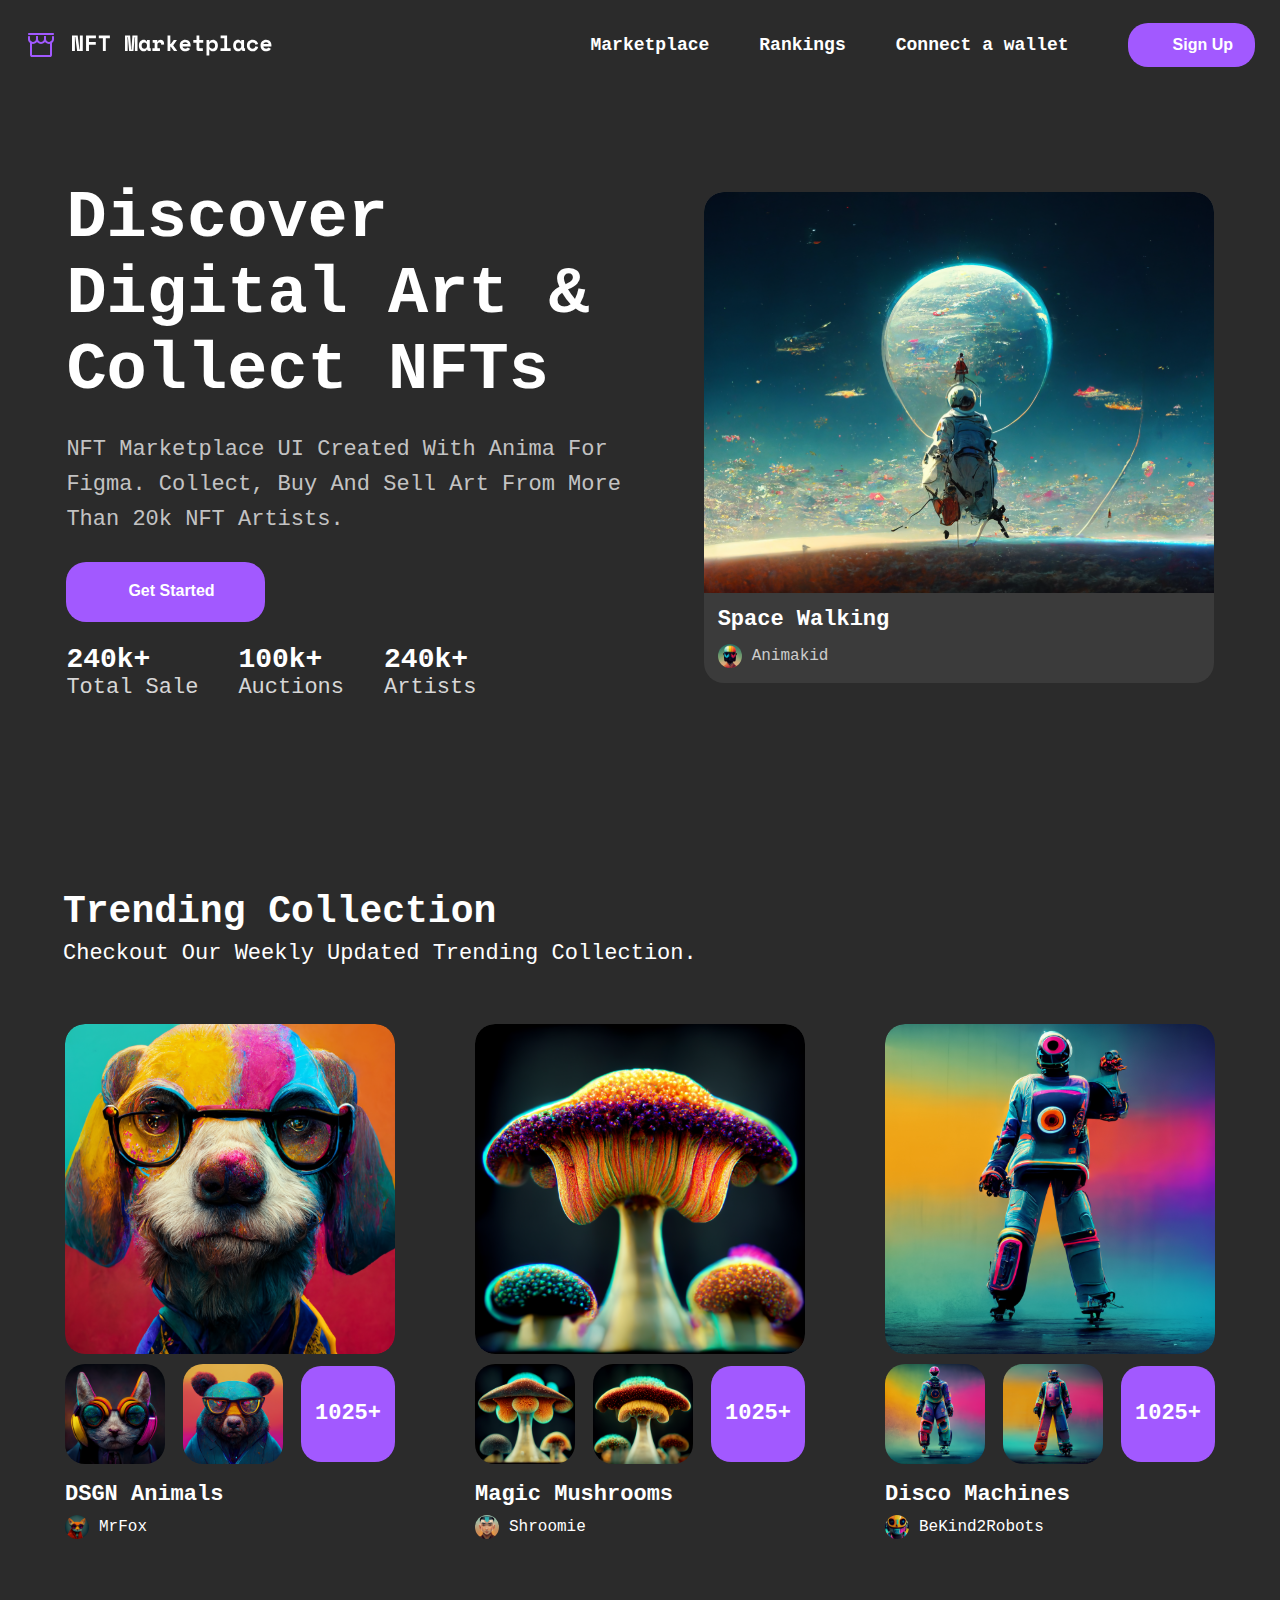
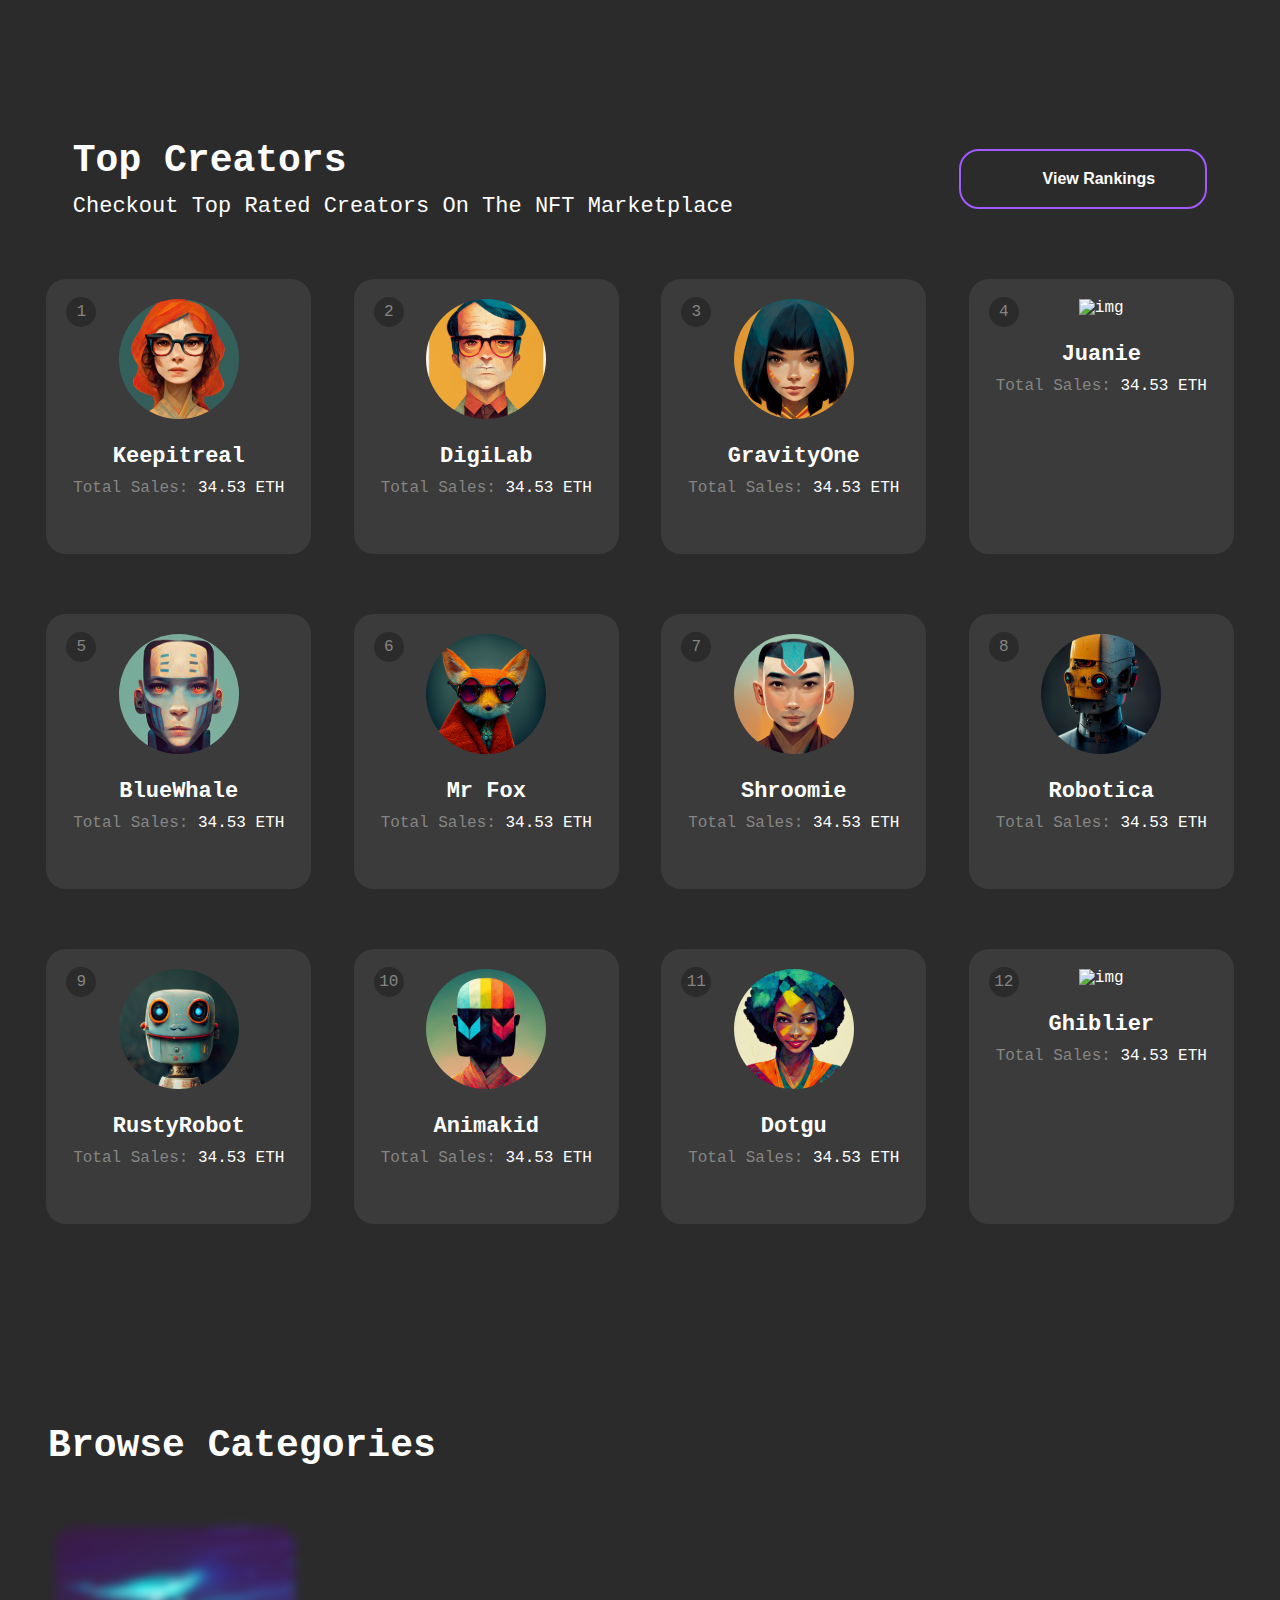
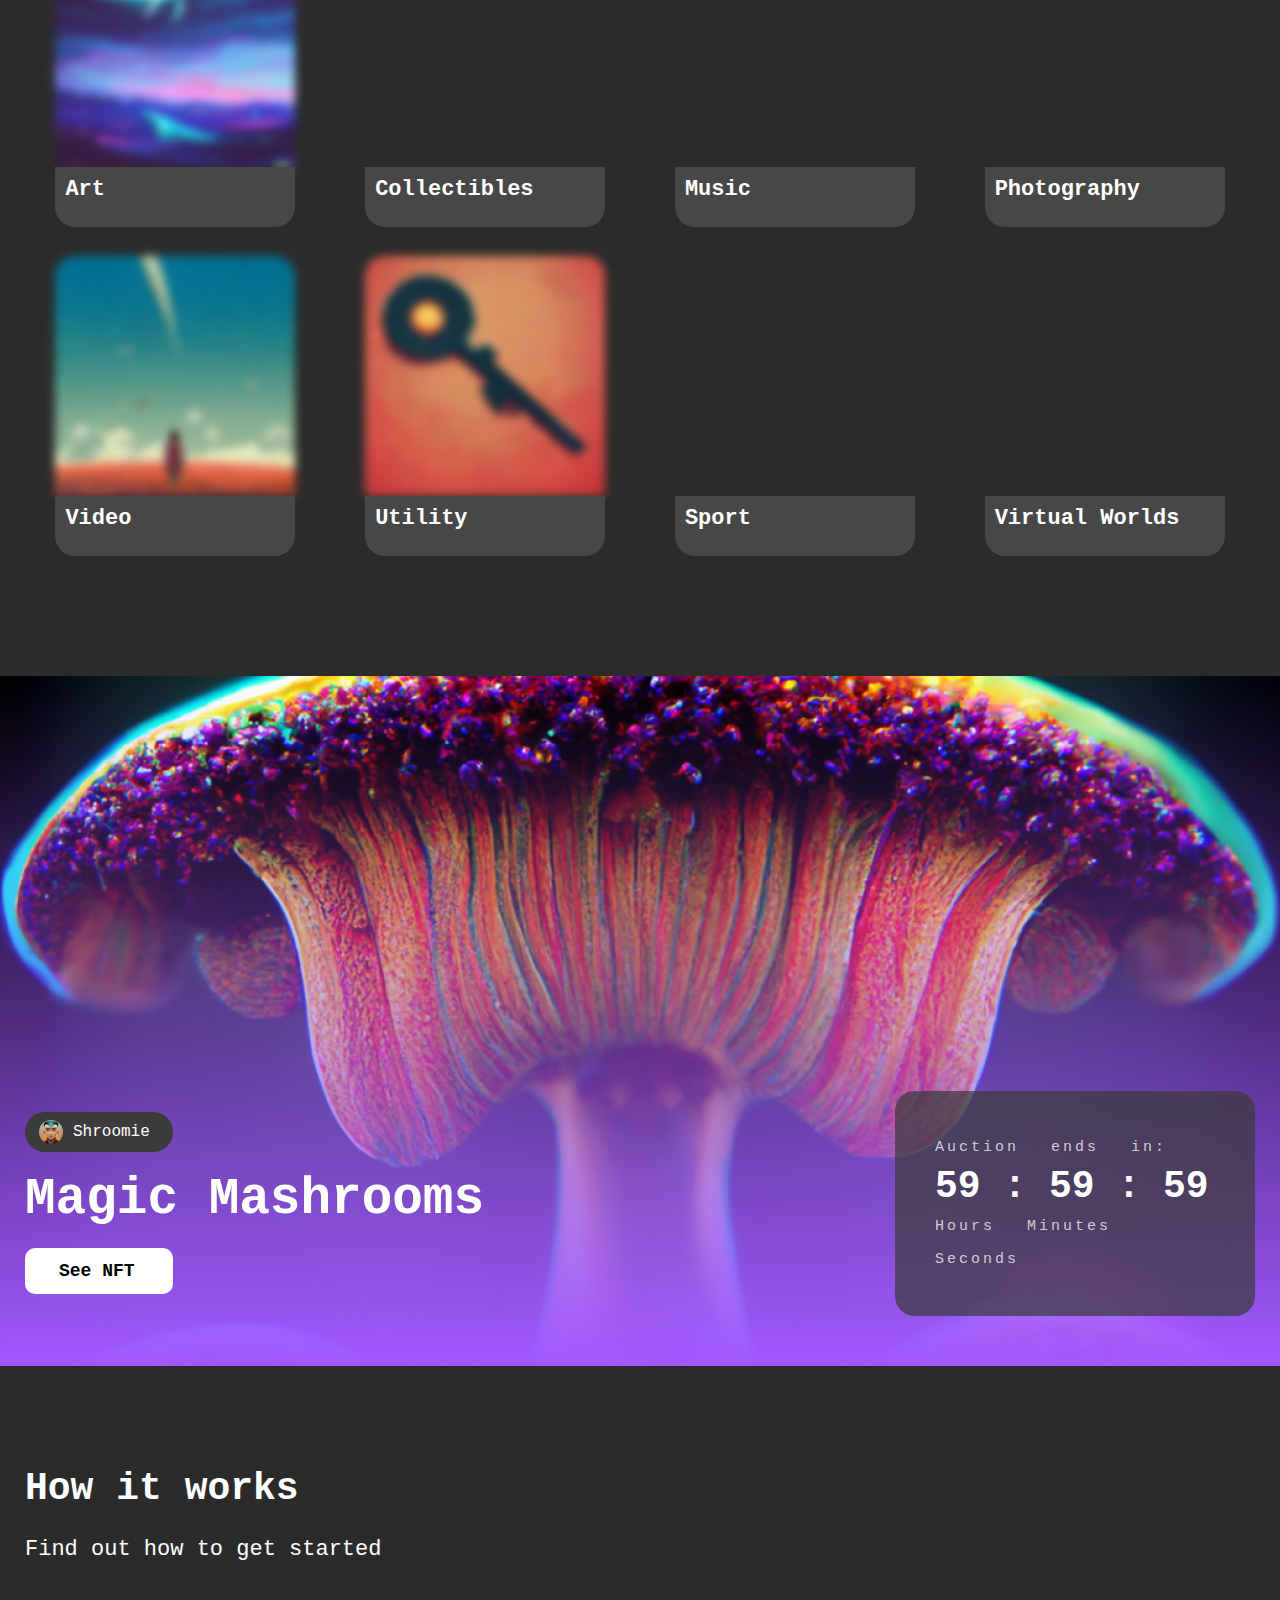
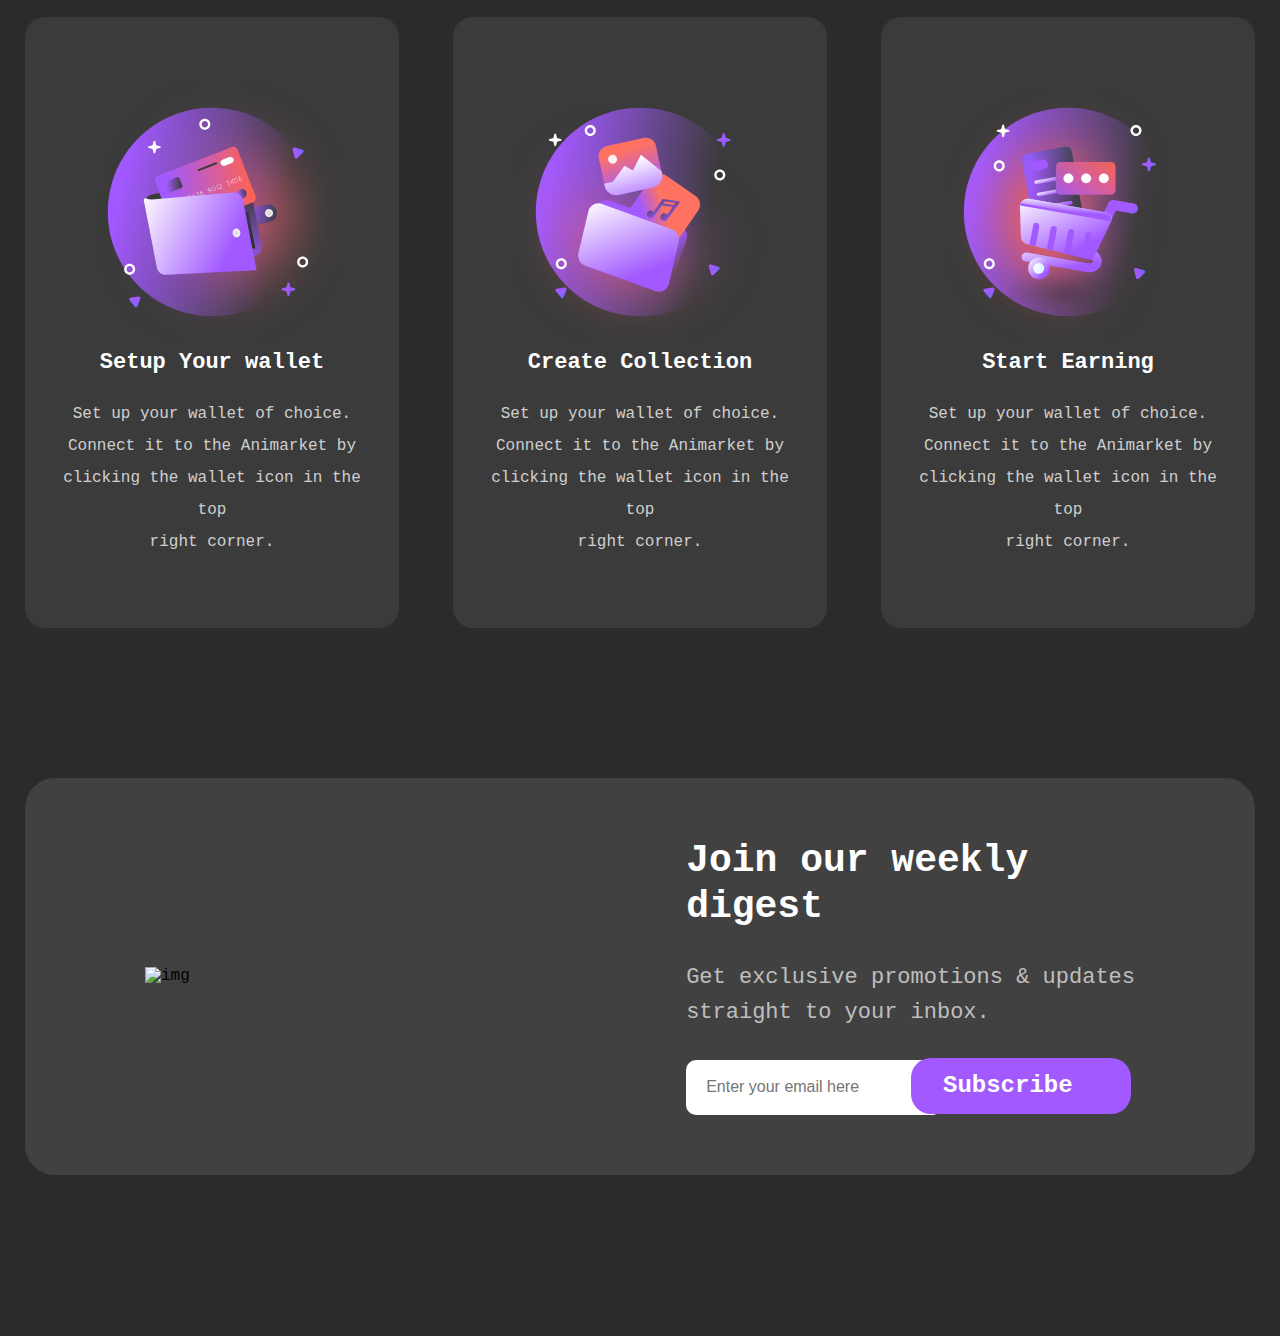
==== index.html @ 652d89cb "ready to change" ====
<!DOCTYPE html>
<html lang="en">
<head>
    <meta charset="UTF-8">
    <meta name="viewport" content="width=device-width, initial-scale=1.0">
    <title>NFT-Market</title>
    <link rel="icon" href="./img/lo.svg">
    <link href="https://fonts.googleapis.com/css2?family=Barlow:wght@200
    ;300;400;500;600;700;800;900&family=Work+Sans:wght@100;200;300;400;500;
    600;700;800;900&display=swap" rel="stylesheet">
    <link href="https://unpkg.com/aos@2.3.1/dist/aos.css" rel="stylesheet">
    <link rel="stylesheet" href="./css/style.css">
    <link href="https://fonts.googleapis.com/css2?family=Barlow:wght@200;300
    ;400;500;600;700;800;900&family=Space+Mono:wght@400;700&display=swap" rel="s
    tylesheet">
</head>
<body>
        <!-- HEADER___________HEADER____________________ -->
    <header id="header">
        <div class="container">
            <div class="header">
                <div class="logo">
                    <img src="./img/main-logo.svg" alt="img">
                    <img src="./img/logo-txt.svg" alt="">
                </div>
                <div class="header-end">
                    <div class="header-nav">
                        <a href="#">Marketplace</a>
                    <a href="#">Rankings</a>
                    <a href="#">Connect a wallet</a>
                    </div>
                    <a href="#">
                        <button class="btn">
                            Sign Up
                            <ion-icon name="person-outline"></ion-icon>
                        </button>
                    </a>
                </div>
            </div>
        </div>
    </header>

    <!-- SECTION-------------HERO---------- -->
    <section id="hero">
        <div class="container">
            <div class="hero">
                <div class="hero-all-info">
                    <div class="hero-info">
                        <h1>
                            Discover <br>
                             digital art & <br>
                              Collect NFTs
                        </h1>
                        <p class="pp">
                            NFT marketplace UI created with Anima for <br>
                             Figma. Collect, buy and sell art from more <br>
                              than 20k NFT artists.
                        </p>
                        <a href="#">
                            <button class="hero-btn">
                                <ion-icon name="rocket-outline"></ion-icon>
                                Get Started
                            </button>
                        </a>
                        <div class="hero-followers">
                            <div class="follow">
                                <h1>240k+ </h1>
                                <p>Total Sale</p>
                            </div>
                            <div class="follow">
                                <h1>100k+ </h1>
                                <p>Auctions</p>
                            </div>
                            <div class="follow">
                                <h1>240k+ </h1>
                                <p>Artists</p>
                            </div>
                        </div>
                    </div>
                    <div class="hero-main-img">
                        <img src="./img/hero-main.svg" alt="" class="hero-back">
                        <div class="main-img-txt">
                            <h1>Space Walking</h1>
                            <div class="star-hero">
                                <img src="./img/star-hero.svg" alt="">
                                <p>Animakid</p>
                            </div>
                        </div>
                    </div>
                </div>
            </div>
        </div>
    </section>

    <!-- ____SECTION-2____TRENDING-COLLECTION -->
    <section id="collection">
        <div class="container">
            <div class="collection">
                <h3>Trending Collection</h3>
                <p>Checkout our weekly updated trending collection.</p>
                <div class="collection-blocks">
                    <div class="dog">
                        
                        <div class="back-dog"></div>
                        <div class="types-dogs">
                            <img src="./img/dog-2.svg" alt="img">
                            <img src="./img/dog-3.svg" alt="img">
                            <div class="types-1025">
                                <h5>1025+</h5>
                            </div>
                        </div>
                          <h5>DSGN Animals</h5>
                       <div class="dog-end">
                             <img src="./img/dog-end.svg" alt="img">
                          <p>MrFox</p>
                   </div>
                    </div>

                    <div class="dog">
                        <div class="mush"></div>
                        <div class="types-dogs">
                            <img src="./img/mushroom-2.svg" alt="img">
                            <img src="./img/mushroom-3.svg" alt="img">
                            <div class="types-1025">
                                <h5>1025+</h5>
                            </div>
                        </div>
                          <h5>Magic Mushrooms</h5>
                       <div class="dog-end">
                             <img src="./img/mushroom-end.svg" alt="img">
                          <p>Shroomie</p>
                   </div>
                    </div>

                    <div class="dog">
                        <div class="robot-back"></div>
                        <div class="types-dogs">
                            <img src="./img/robot-2.svg" alt="img">
                            <img src="./img/robot-3.svg" alt="img">
                            <div class="types-1025">
                                <h5>1025+</h5>
                            </div>
                        </div>
                          <h5>Disco Machines</h5>
                       <div class="dog-end">
                             <img src="./img/robot-end.svg" alt="img">
                          <p>BeKind2Robots</p>
                   </div>
                    </div>
                </div>
            </div>
        </div>
    </section>

    <!-- ____SECTION-3___CREATORS________ -->
    <section id="creators">
        <div class="container">
            <div class="creators">
                <div class="creators-start">
                    <div class="cr-st-left">
                      <h3>Top creators</h3>
                     <p>Checkout Top Rated Creators on the NFT Marketplace</p>
                 </div>
                  <div class="cr-st-right">  
                      <a href="#">
                     <button>
                         <ion-icon name="rocket-outline"></ion-icon>
                         View Rankings
                     </button>
                 </a>
             </div>
                 </div>
 
                     <div class="cr-blocks">
                         <div class="cr-block-1">
                          <img src="./img/cr-img.svg" alt="img">
                      <div class="cr-block-1-txt">
                         <h5>Keepitreal</h5>
                         <p>Total Sales: <span>34.53 ETH</span></p>
                      </div>
                      <h3>1</h3>
                         </div>
 
                         <div class="cr-block-1">
                             <img src="./img/cr-img-2.svg" alt="img">
                         <div class="cr-block-1-txt">
                            <h5>DigiLab</h5>
                            <p>Total Sales: <span>34.53 ETH</span></p>
                         </div>
                         <h3>2</h3>
                            </div>
 
                            <div class="cr-block-1">
                             <img src="./img/cr-img-3.svg" alt="img">
                         <div class="cr-block-1-txt">
                            <h5>GravityOne</h5>
                            <p>Total Sales: <span>34.53 ETH</span></p>
                         </div>
                         <h3>3</h3>
                            </div>
 
                            <div class="cr-block-1">
                             <img src="./img/cr-img-4.svg" alt="img">
                         <div class="cr-block-1-txt">
                            <h5>Juanie</h5>
                            <p>Total Sales: <span>34.53 ETH</span></p>
                         </div>
                         <h3>4</h3>
                            </div>
 
                            <div class="cr-block-1">
                             <img src="./img/cr-img-5.svg" alt="img">
                         <div class="cr-block-1-txt">
                            <h5>BlueWhale</h5>
                            <p>Total Sales: <span>34.53 ETH</span></p>
                         </div>
                         <h3>5</h3>
                            </div>
 
                            <div class="cr-block-1">
                             <img src="./img/cr-img-6.svg" alt="img">
                         <div class="cr-block-1-txt">
                            <h5>mr fox</h5>
                            <p>Total Sales: <span>34.53 ETH</span></p>
                         </div>
                         <h3>6</h3>
                            </div>
 
                            <div class="cr-block-1">
                             <img src="./img/cr-img-7.svg" alt="img">
                         <div class="cr-block-1-txt">
                            <h5>Shroomie</h5>
                            <p>Total Sales: <span>34.53 ETH</span></p>
                         </div>
                         <h3>7</h3>
                            </div>
 
                            <div class="cr-block-1">
                             <img src="./img/cr-img-8.svg" alt="img">
                         <div class="cr-block-1-txt">
                            <h5>robotica</h5>
                            <p>Total Sales: <span>34.53 ETH</span></p>
                         </div>
                         <h3>8</h3>
                            </div>
 
                            <div class="cr-block-1">
                             <img src="./img/cr-img-9.svg" alt="img">
                         <div class="cr-block-1-txt">
                            <h5>RustyRobot</h5>
                            <p>Total Sales: <span>34.53 ETH</span></p>
                         </div>
                         <h3>9</h3>
                            </div>
 
                            <div class="cr-block-1">
                             <img src="./img/cr-img-10.svg" alt="img">
                         <div class="cr-block-1-txt">
                            <h5>animakid</h5>
                            <p>Total Sales: <span>34.53 ETH</span></p>
                         </div>
                         <h3>10</h3>
                            </div>
 
                            <div class="cr-block-1">
                             <img src="./img/cr-img-11.svg" alt="img">
                         <div class="cr-block-1-txt">
                            <h5>Dotgu</h5>
                            <p>Total Sales: <span>34.53 ETH</span></p>
                         </div>
                         <h3>11</h3>
                            </div>
 
                            <div class="cr-block-1">
                             <img src="./img/cr-img-12.svg" alt="img">
                         <div class="cr-block-1-txt">
                            <h5>Ghiblier</h5>
                            <p>Total Sales: <span>34.53 ETH</span></p>
                         </div>
                         <h3>12</h3>
                            </div>
 
                     </div>
            </div>
        </div>
    </section>

    <!--___SECTION-4_______CATEGORIES___________ -->
    <section id="categories">
        <div class="container">
            <div class="categories">
                <div class="categories-main-txt">
                    <h1>Browse Categories</h1>
                    <h1></h1>
                </div>
                <div class="itself-categories">

                        <div class="categories-block">
                            <div class="categories-back">
                            </div>
                            <ion-icon name="brush-outline"></ion-icon>
                            <h3>Art</h3>
                        </div>
                        <div class="categories-block">
                            <div class="categories-back-0">
                            </div>
                            <ion-icon name="bookmarks-outline"></ion-icon>
                            <h3>Collectibles</h3>
                        </div>
                        <div class="categories-block">
                            <div class="categories-back-1">
                            </div>
                            <ion-icon name="musical-notes-outline"></ion-icon>
                            <h3>Music</h3>
                        </div>
                        <div class="categories-block">
                            <div class="categories-back-2">
                            </div>
                            <ion-icon name="camera-outline"></ion-icon>
                            <h3>Photography</h3>
                        </div>
                        <div class="categories-block">
                            <div class="categories-back-3">
                            </div>
                            <ion-icon name="videocam-outline"></ion-icon>
                            <h3>Video</h3>
                        </div>
                        <div class="categories-block">
                            <div class="categories-back-4">
                            </div>
                            <ion-icon name="magnet-outline"></ion-icon>
                            <h3>Utility</h3>
                        </div>
                        <div class="categories-block">
                            <div class="categories-back-5">
                            </div>
                            <ion-icon name="basketball-outline"></ion-icon>
                            <h3>Sport</h3>
                        </div>
                        <div class="categories-block">
                            <div class="categories-back-6">
                            </div>
                            <ion-icon name="planet-outline"></ion-icon>
                            <h3>Virtual Worlds</h3>
                        </div>
                </div>
            </div>
        </div>
    </section>

    <!-- ____SECTION-5_______DISCOVER__________ -->
    <section id="discover">
        <div clas s="container">
            <div class="discover">

            </div>
        </div>
    </section>

    <!-- ____SECTION-6________Magic______ -->
    <section id="magic">
        <div class="container">
            <div class="magic">

                <div class="magic-left">
                    <div class="shromie">
                        <img src="./img/shroomie.svg" alt="">
                        <h3>Shroomie</h3>
                    </div>
                    <h1>Magic Mashrooms</h1>
                    <div class="see-nft">
                        <ion-icon name="eye-outline"></ion-icon>
                        <h2>See NFT</h2>
                    </div>
                </div>
                <div class="magic-right">
                    <p>Auction ends in:</p>
                    <h1>59 : 59 : 59</h1>
                    <p>Hours Minutes Seconds</p>
                </div>

            </div>
        </div>
    </section>


    <!-- ___SECTION-7________WORKS_______ -->
    <section id="works">
        <div class="container">
            <div class="works">
                <div class="work-main">
                    <h1>How it works</h1>
                    <p>Find out how to get started</p>
                </div>
                <div class="work-blocks">
                    <div class="work-block">
                        <img src="./img/work-icon1.svg" alt="">
                        <h2>Setup Your wallet</h2>
                        <p>Set up your wallet of choice. <br>
                             Connect it to the Animarket by <br>
                              clicking the wallet icon in the top <br>
                               right corner.</p>
                    </div>
                    <div class="work-block">
                        <img src="./img/work2.svg" alt="">
                        <h2>Create Collection</h2>
                        <p>Set up your wallet of choice. <br>
                             Connect it to the Animarket by <br>
                              clicking the wallet icon in the top <br>
                               right corner.</p>
                    </div>
                    <div class="work-block">
                        <img src="./img/work3.svg" alt="">
                        <h2>Start Earning</h2>
                        <p>Set up your wallet of choice. <br>
                             Connect it to the Animarket by <br>
                              clicking the wallet icon in the top <br>
                               right corner.</p>
                    </div>
                </div>
            </div>
        </div>
    </section>

    <!-- ___SECTION-8____JOIN____ -->
    <section id="join">
        <div class="container">
            <div class="join">
                <div class="itself-join">
                    <img src="./img/join.svg" alt="img">
                    <div class="join-info">
                        <h1>Join our weekly <br> digest</h1>
                        <p>Get exclusive promotions & updates <br> straight to your inbox.</p>
                        <div class="join-input">
                            <input type="text" placeholder="Enter your email here">
                            <div class="join-icon">
                                <ion-icon name="mail-outline"></ion-icon>
                                <h2>Subscribe</h2>
                            </div>
                        </div>
                    </div>
                </div>
            </div>
        </div>
    </section>


    <!-- FOOTER LAST ________________ -->
    <footer id="footer">
        <div class="container">
            <div class="footer">
                
            </div>
        </div>
    </footer>




    
 







    <script type="module" src="https://unpkg.com/ionicons@7.1.0/dist/ionicons/ionicons.esm.js"></script>
    <script nomodule src="https://unpkg.com/ionicons@7.1.0/dist/ionicons/ionicons.js"></script>
    <script src="https://unpkg.com/aos@2.3.1/dist/aos.js"></script>
    <script>
        AOS.init();
    </script>
</body>
</html>
---- css/style.css ----
*{
    padding: 0;
    margin: 0;
}
a {
    text-decoration: none;
}
body{
    font-family: 'Work Sans', sans-serif;
    font-family: 'Space Mono', monospace;
    background: rgba(43, 43, 43, 1);
}

.container{
width: 1230px;
margin: 0 auto;
}






/* FOR HEADER ---------------------*/
.header-nav {
    display: flex;
    gap: 40px;

}
#header{
    padding: 23px 0px;
}
.logo{
    display: flex;
    align-items: center;
    gap: 15px;
    cursor: pointer;
}
.header{
    display: flex;
    align-items: center;
    justify-content: space-between;
}
.header-end{
    display: flex;
    align-items: center;
    gap: 59px;
}
.header-nav a{
    color: #FFF;
    text-align: center;
    font-size: 18px;
    font-style: normal;
    font-weight: 550;
    transition: .2s;
    margin-left: 10px;
}
.header-nav a:hover{
    color: rgb(133, 230, 196);
    transform: scale(1.1);
}
.btn{
    cursor: pointer;
    border: none;
height: 44px;
padding: 0px 22px 0 45px;
gap: 12px;
border-radius: 20px;
background: var(--Call-to-Action, #A259FF);
color: #ffffff;
font-size: 16px;
font-weight: 600;
transition: .3s;
}
.btn:hover{
    color: white;
    background: rgb(251, 80, 1);
    transform: scale(1.1);
    transition: .3s;
}
.btn{
    position: relative;
}
.btn ion-icon{
    cursor: pointer;
    position: absolute;
    left: 15%;
    top: 23%;
    font-size: 22px;
}
.btn button:hover{
    color: red;
}







/* FOR HERO ------------------- */
#hero{
    margin-top: 90px;
}
.hero-all-info{
    display: flex;
    align-items: center;
    justify-content: space-around;
}
.hero-info h1{
    color: var(--White, #FFF);
font-size: 67px;
font-weight: 600;
text-transform: capitalize;
}
.hero-info .pp{
    color: var(--White, #ffffffbc);

font-size: 22px;
font-weight: 400;
line-height: 160%; /* 35.2px */
text-transform: capitalize;
margin: 24px 0px;
}
.hero-btn{
    margin: 12px 0 22px 0;
    border: none;
    display: flex;
height: 60px;
padding: 0px 50px;
justify-content: center;
align-items: center;
gap: 12px;
border-radius: 20px;
background: var(--Call-to-Action, #A259FF);
color: #FFF;
font-size: 16px;
font-weight: 600;
line-height: 140%; /* 22.4px */
transition: .3s;
cursor: pointer;
}
.hero-btn ion-icon{
    font-size: 23px;
}
.hero-btn:hover{
    color: white;
    background: rgb(251, 80, 1);
    transform: scale(1.1);
    transition: .3s;
}
.hero-followers{
    display: flex;
    gap: 40px;
}
.follow h1{
color: var(--White, #FFF);
font-size: 28px;
font-weight: 700;
}
.follow p{
    color: var(--White, #ffffffcf);
font-size: 22px;
font-weight: 400;
}

.hero-main-img .hero-back{
     background: #3B3B3B;
     padding: 0px 0px 90px 0px;
     border-radius: 20px;
}
.hero-main-img{
    position: relative;
    cursor: pointer;
    transition: .4s;
}
.hero-main-img:hover{
    transform: scale(.97);
    transition: .4s;
}
.star-hero{
    display: flex;
    align-items: center;
    gap: 10px;
}
.main-img-txt{
    position: absolute;
    left: 14px;
    bottom: 20px;
    display: flex;
    flex-direction: column;
    gap: 12px;
}
.hero-main-img h1{
    color: #FFF;

/* H5 - Work Sans */
font-size: 22px;
font-weight: 600;
}
.star-hero p{
    color: #ffffffc0;

/* Base(Body) - Work Sans */
font-size: 16px;
font-weight: 400;
}




/* FOR SECTION - 2  _______________ */

#collection {
    margin: 190px 0 30px 0;
}

.collection h3 {
margin-left: 38px;
 color: var(--White, #FFF);
/* H3 - Work Sans */
font-size: 38px;
font-weight: 600;
text-transform: capitalize;
}

.collection p {
margin: 8px 0 8px 38px;
 color: var(--White, #FFF);
/* Body Text- Work Sans */
font-size: 22px;
font-weight: 400;
text-transform: capitalize;
}

.collection-blocks {
    display: flex;
    justify-content: space-around;
    /* gap: 85px; */
}

.dog {
    margin-top: 50px;
}

.types-dogs {
    display: flex;
    align-items: center;
    gap: 18px;
    margin:10px 0;
}


.types-1025 {
 display: flex;
 height: 32px;
 width: 64px;
padding: 32px 15px;
flex-direction: column;
justify-content: center;
align-items: center;
gap: 10px;
border-radius: 20px;
background: var(--Call-to-Action, #A259FF);
cursor: pointer;
}
.types-1025:hover{
    color: white;
    background: rgb(209, 68, 3);
    transform: scale(.98);
    transition: .3s;
}

.types-1025 h5 {
 color: #FFF;
text-align: center;
/* H5 - Space Mono */
font-size: 22px;
font-style: normal;
font-weight: 700;
text-transform: capitalize;
}
.types-dogs img{
    cursor: pointer;
    transition: .5s;
}
.types-dogs img:hover{
    transform: scale(.97);
    transition: .5s;
}

.dog-end {
    display: flex;
    align-items: center;
}

.dog h5 {
padding: 8px 0;
 color: #FFF;
/* H5 - Work Sans */
font-size: 22px;
font-weight: 600;
text-transform: capitalize;
}

.dog-end p {
 color: #FFF;
/* Base(Body) - Work Sans */
font-size: 16px;
font-weight: 400;
margin: 0px 0px 0px 10px;
}
.back-dog{
    background: url("../img/dog-1.svg") no-repeat center/cover;
    width: 100%;
    height: 330px;
    cursor: pointer;
    transition: .3s;
    border-radius: 20px;
}
.back-dog:hover{
    background: url("../img/nft.webp") no-repeat center/cover;
    width: 100%;
    height: 330px;
    border-radius: 20px;
    transition: .4s;
}
.mush{
    width: 100%;
    height: 330px;
    cursor: pointer;
    border-radius: 20px;
    transition: .3s;
    background: url("../img/mushroom-1.svg") no-repeat center/cover;
}
.mush:hover{
    background: url("..//img/nft2.webp") no-repeat center/cover;
    width: 100%;
    height: 330px;
    border-radius: 20px;
    transition: .4s;
}
.robot-back{
    background: url("../img/robot-1.svg") no-repeat center/cover;
    width: 100%;
    height: 330px;
    cursor: pointer;
    transition: .4s;
    border-radius: 20px;
}
.robot-back:hover{
    background: url("../img/nft3.jpg") no-repeat center/cover;
    width: 100%;
    height: 330px;
    border-radius: 20px;
    transition: .5s;
}

/* FOR SECTION - 3 ______________________ */
#creators {
    margin-top: 200px;
}

.creators-start {
    display: flex;
    align-items: center;
    justify-content: space-around;
    gap: 130px;
}

.cr-st-left {
    display: flex;
    flex-direction: column;
    gap: 12px;
}

.cr-st-left h3 {
 color: var(--White, #FFF);
/* H3 - Work Sans */
font-size: 38px;
font-weight: 600;
text-transform: capitalize;
}

.cr-st-left p {
color: var(--White, #FFF);
/* Body Text- Work Sans */
font-size: 22px;
font-weight: 400;
text-transform: capitalize;
}

.cr-st-right button {
 display: flex;
height: 60px;
padding: 0px 50px;
justify-content: center;
align-items: center;
gap: 12px;
border-radius: 20px;
background: transparent;
border: 2px solid var(--Call-to-Action, #A259FF);
color: #FFF;
text-align: center;
font-size: 16px;
font-weight: 600;
transition: .4s;
cursor: pointer;
}

.cr-st-right button:hover {
    background: rgb(235, 102, 6);
    border: none;
    transform: scale(1.1);
    transition: .4s;

}

.cr-st-right ion-icon {
 width: 20px;
height: 20px;
color: #A259FF;
}



.cr-blocks {
    display: flex;
    align-items: center;
    flex-wrap: wrap;
    justify-content: space-around;
}

.cr-block-1 {
display: flex;
padding:20px;
flex-direction: column;
align-items: center;
gap: 25px;
 background: #3B3B3B;
border-radius: 20px;
width: 225px;
height: 235px;
cursor: pointer;
color: white;
transition: .4s;
}
.cr-block-1:hover{
    background: rgba(190, 200, 1, 0.793);
    color: rgb(255, 255, 255);
    transition: .5s;
}

.cr-block-1 h5 {
color: inherit;
text-align: center;
/* H5 - Work Sans */
font-size: 22px;
font-weight: 600;
text-transform: capitalize;

}

.cr-block-1 p {
 color: var(--caption-label-text, #858584);
text-align: right;
/* Base(Body) - Work Sans */
font-size: 16px;
font-weight: 400;
}

.cr-block-1 span {
color: rgb(255, 255, 255);
/* Base (Body) - Space Mono */
font-size: 16px;
font-weight: 400;
}

.cr-block-1-txt {
    display: flex;
    flex-direction: column;
    gap: 10px;
}

.cr-block-1 {
    margin-top: 60px;
    position: relative;
}

.cr-block-1 h3 {
position: absolute;
left: 20px;
top: 18px;
 width: 30px;
height: 30px;
 border-radius: 50%;
background:#2B2B2B;
display: flex;
align-items: center;
justify-content: center;
width: 30px;
color: var(--caption-label-text, #858584);
text-align: center;
/* Base (Body) - Space Mono */
font-size: 16px;
font-weight: 400;
text-align: center;
transition: .3s;
}
.cr-block-1 h3:hover{
    background: white;
    color: black;
    transition: .3s;
    transform: scale(1.1);
}

















/*    FOR SECTION - 4________CATEGORIES */
#categories{
    margin: 200px 0 50px 0;
}
.categories-main-txt h1{
    color: var(--White, #FFF);

/* H3 - Work Sans */
font-size: 38px;
font-weight: 600;
}
.categories-main-txt{
   display: flex;
   align-items: center;
   justify-content: space-around;
   gap: 750px;
}
.itself-categories{
    display: flex;
    gap: 9px;
    flex-wrap: wrap;
    justify-content: space-around;
}
.categories-block{
    position: relative;
    width: 240px;
height: 240px;
margin-top: 40px;
padding: 20px 0px;
}
.categories-block h3{
    position: absolute;
    left: 0;
    top: 260px;
    width: 230px;
    height: 50px;
    background: #474747;
    border-radius: 0 0 20px 20px;
    color: var(--White, #FFF);
    padding: 10px 0px 0px 10px;

    /* H5 - Work Sans */
    font-size: 22px;
    font-weight: 600;
    text-transform: capitalize;
}
/* .categories-block h3{
    color: var(--White, #FFF);

font-size: 22px;
font-weight: 600;
text-transform: capitalize;
} */

.categories-back{
    background: url("../img/categories-1.svg") no-repeat center/cover;
    width: 240px;
height: 240px;
    filter: blur(5px) opacity(100%) ;
    position: relative;
    cursor: pointer;
    transition: .4s;

}
.categories-back:hover{
transition: .5s;
    filter: blur(0) opacity(100%) ;
}
.categories-back-0{
    background: url("../img/cat-0.svg") no-repeat center/cover;
    width: 240px;
height: 240px;
    filter: blur(5px) opacity(100%) ;
    position: relative;
    cursor: pointer;
    transition: .4s;
}
.categories-back-0:hover{
    transition: .5s;
        filter: blur(0) opacity(100%) ;
    }
.categories-back-1{
    background: url("../img/cat-1.svg") no-repeat center/cover;
    width: 240px;
height: 240px;
    filter: blur(5px) opacity(100%) ;
    position: relative;
    cursor: pointer;
    transition: .4s;
}
.categories-back-1:hover{
    transition: .5s;
        filter: blur(0) opacity(100%) ;
    }
.categories-back-2{
    background: url("../img/cat-2.svg") no-repeat center/cover;
    width: 240px;
height: 240px;
    filter: blur(5px) opacity(100%) ;
    position: relative;
    cursor: pointer;
    transition: .4s;
}
.categories-back-2:hover{
    transition: .5s;
        filter: blur(0) opacity(100%) ;
    }
.categories-back-3{
    background: url("../img/cat-3.svg") no-repeat center/cover;
    width: 240px;
height: 240px;
    filter: blur(5px) opacity(100%) ;
    position: relative;
    cursor: pointer;
    transition: .4s;
}
.categories-back-3:hover{
    transition: .5s;
        filter: blur(0) opacity(100%) ;
    }
.categories-back-4{
    background: url("../img/cat-4.svg") no-repeat center/cover;
    width: 240px;
height: 240px;
    filter: blur(5px) opacity(100%) ;
    position: relative;
    cursor: pointer;
    transition: .4s;
}
.categories-back-4:hover{
    transition: .5s;
        filter: blur(0) opacity(100%) ;
    }
.categories-back-5{
    background: url("../img/cat-5.svg") no-repeat center/cover;
    width: 240px;
height: 240px;
    filter: blur(5px) opacity(100%) ;
    position: relative;
    cursor: pointer;
    transition: .4s;
}
.categories-back-5:hover{
    transition: .5s;
        filter: blur(0) opacity(100%) ;
    }
.categories-back-6{
    background: url("../img/cat-6.svg") no-repeat center/cover;
    width: 240px;
height: 240px;
    filter: blur(5px) opacity(100%) ;
    position: relative;
    cursor: pointer;
    transition: .4s;
}
.categories-back-6:hover{
    transition: .5s;
        filter: blur(0) opacity(100%) ;
    }
.categories-block ion-icon{
    position: absolute;
    top: 35%;
    left: 30%;
    color: white;
    font-size: 90px;
    cursor: pointer;
}




/* FOR SECTION-5_____DISCOVER */






/* FOR SECTION-6________MAGIC */
#magic{
    background: url("../img/back-shadow.png") no-repeat center/cover;
    width: 100%;
    height: 640px;
    cursor: pointer;
    transition: 1s;
    margin: 160px 0 50px 0;
    display: flex;
    align-items: end;
    padding-bottom: 50px;
}
#magic:hover{
    background: url("../img/back-none.png") no-repeat center/cover;
    width: 100%;
    height: 640px;
    transition: 1s;
}
.shromie h3{
font-size: 16px;
font-weight: 400;
line-height: 22px;
letter-spacing: 0em;
color: white;
}
.shromie{
    display: flex;
    align-items: center;
    gap: 10px;
    background: rgba(59, 59, 59, 1);
    padding: 8px 14px;
    width: 120px;
    border-radius: 20px;
}
.magic-left h1{
font-size: 51px;
font-weight: 600;
line-height: 56px;
letter-spacing: 0em;
color: white;
}
.see-nft{
    display: flex;
    align-items: center;
    gap: 10px;
    background: white;
    width: 100px;
    padding: 12px 24px;
    border-radius: 10px;
    transition: .3s;
}
.see-nft:hover{
    background: chocolate;
    color: white;
    transition: .3s;
}
.see-nft ion-icon{
    color: #A259FF;
    font-size: 18px;
}
.see-nft h2{
font-size: 18px;
font-weight: 600;
line-height: 22px;
letter-spacing: 0em;

}
.magic-left{
    display: flex;
    flex-direction: column;
    gap: 20px;
}
.magic-right{
    width: 280px;
height: Hug (144px);
padding: 40px 40px;
border-radius: 20px;
gap: 10px;
background: rgba(59, 59, 59, 0.719);

}
.magic-right p{
font-size: 15px;
font-weight: 400;
line-height: 33px;
letter-spacing: 0.2em;
color: rgba(255, 255, 255, 0.74);
word-spacing: 20px;

}
.magic-right h1{
font-size: 38px;
font-weight: 700;
line-height: 46px;
letter-spacing: 0em;
color: white;

}
.magic{
    display: flex;
    align-items: center;
    justify-content: space-between;
    
}








/* FOR SECTION-7______WORKS */
#works{
    margin: 100px 0px;
}
.work-main h1{
font-size: 38px;
font-weight: 600;
line-height: 46px;
letter-spacing: 0em;
text-align: left;
color: white;

}
.work-main p{
font-size: 22px;
font-weight: 400;
line-height: 35px;
letter-spacing: 0em;
text-align: left;
color: white;
margin-top: 20px;

}
.work-block{
    background: rgba(59, 59, 59, 1);
    width: 334px;
    display: flex;
    align-items: center;
    justify-content: center;
    flex-direction: column;
    padding: 70px 20px;
    text-align: center;
    border-radius: 20px;
    cursor: pointer;
    transition: .5s;
}
.work-block:hover{
    background: #0caa53;
    color: black;
    transition: .5s;
}
.work-block h2{
font-size: 22px;
font-weight: 600;
line-height: 31px;
letter-spacing: 0em;
text-align: center;
color: white;
margin: 10px 0px 20px 0px;
}
.work-block p{
font-size: 16px;
font-weight: 400;
line-height: 32px;
letter-spacing: 0em;
text-align: center;
color: rgba(255, 255, 255, 0.767);

}
.work-blocks{
    display: flex;
    align-items: center;
    justify-content: space-between;
    margin-top: 50px;
}


/* FOR SECTION-8______JOIN */
#join{
    margin: 150px 0px;
}
.join{
    background: rgb(65, 65, 65);
    padding: 60px 120px;
    border-radius: 30px;
}
.itself-join{
    display: flex;
    align-items: center;
    justify-content: space-between;
}
.join-info h1{
font-size: 38px;
font-weight: 600;
line-height: 46px;
letter-spacing: 0em;
color: white;
}
.join-info p{
font-size: 22px;
font-weight: 400;
line-height: 35px;
letter-spacing: 0em;
color: rgba(255, 255, 255, 0.666);
margin: 30px 0px;
}
.join-input input{
    padding: 20px 60px 20px 20px;
    border: none;
    outline: none;
    border-radius: 10px;
}
.join-input input::placeholder{
font-size: 16px;
font-weight: 400;
line-height: 22px;
letter-spacing: 0em;
}
.join-icon{
    display: flex;
    align-items: center;
    gap: 12px;
    color: white;
font-size: 16px;
font-weight: 600;
line-height: 22px;
letter-spacing: 0em;
padding: 17px 20px;
width: 180px;
background: rgba(162, 89, 255, 1);
border-radius: 20px;
position: absolute;
right: 4px;
top: -2px;
cursor: pointer;
}
.join-icon ion-icon{
    font-size: 25px;
}
.join-input{
    position: relative;
}









/* FOOOOOOOOTER ______LAST________ */
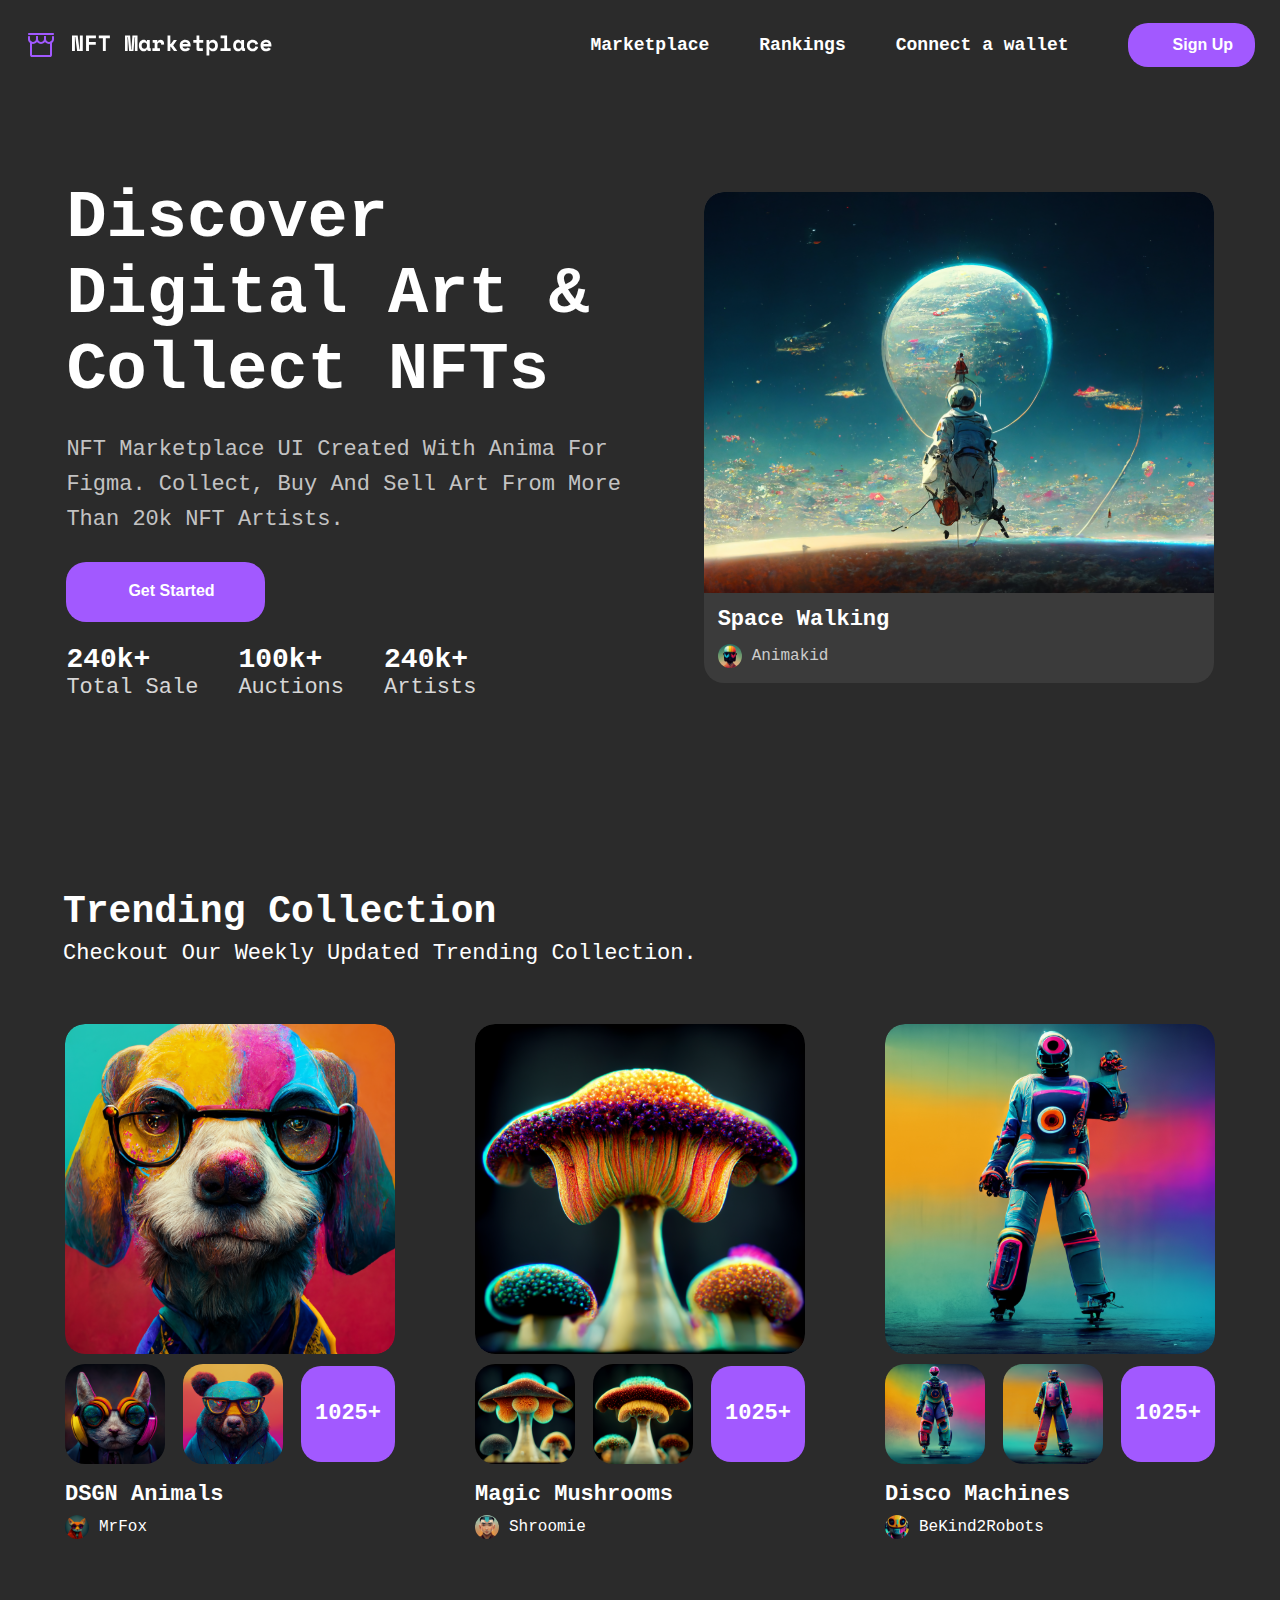
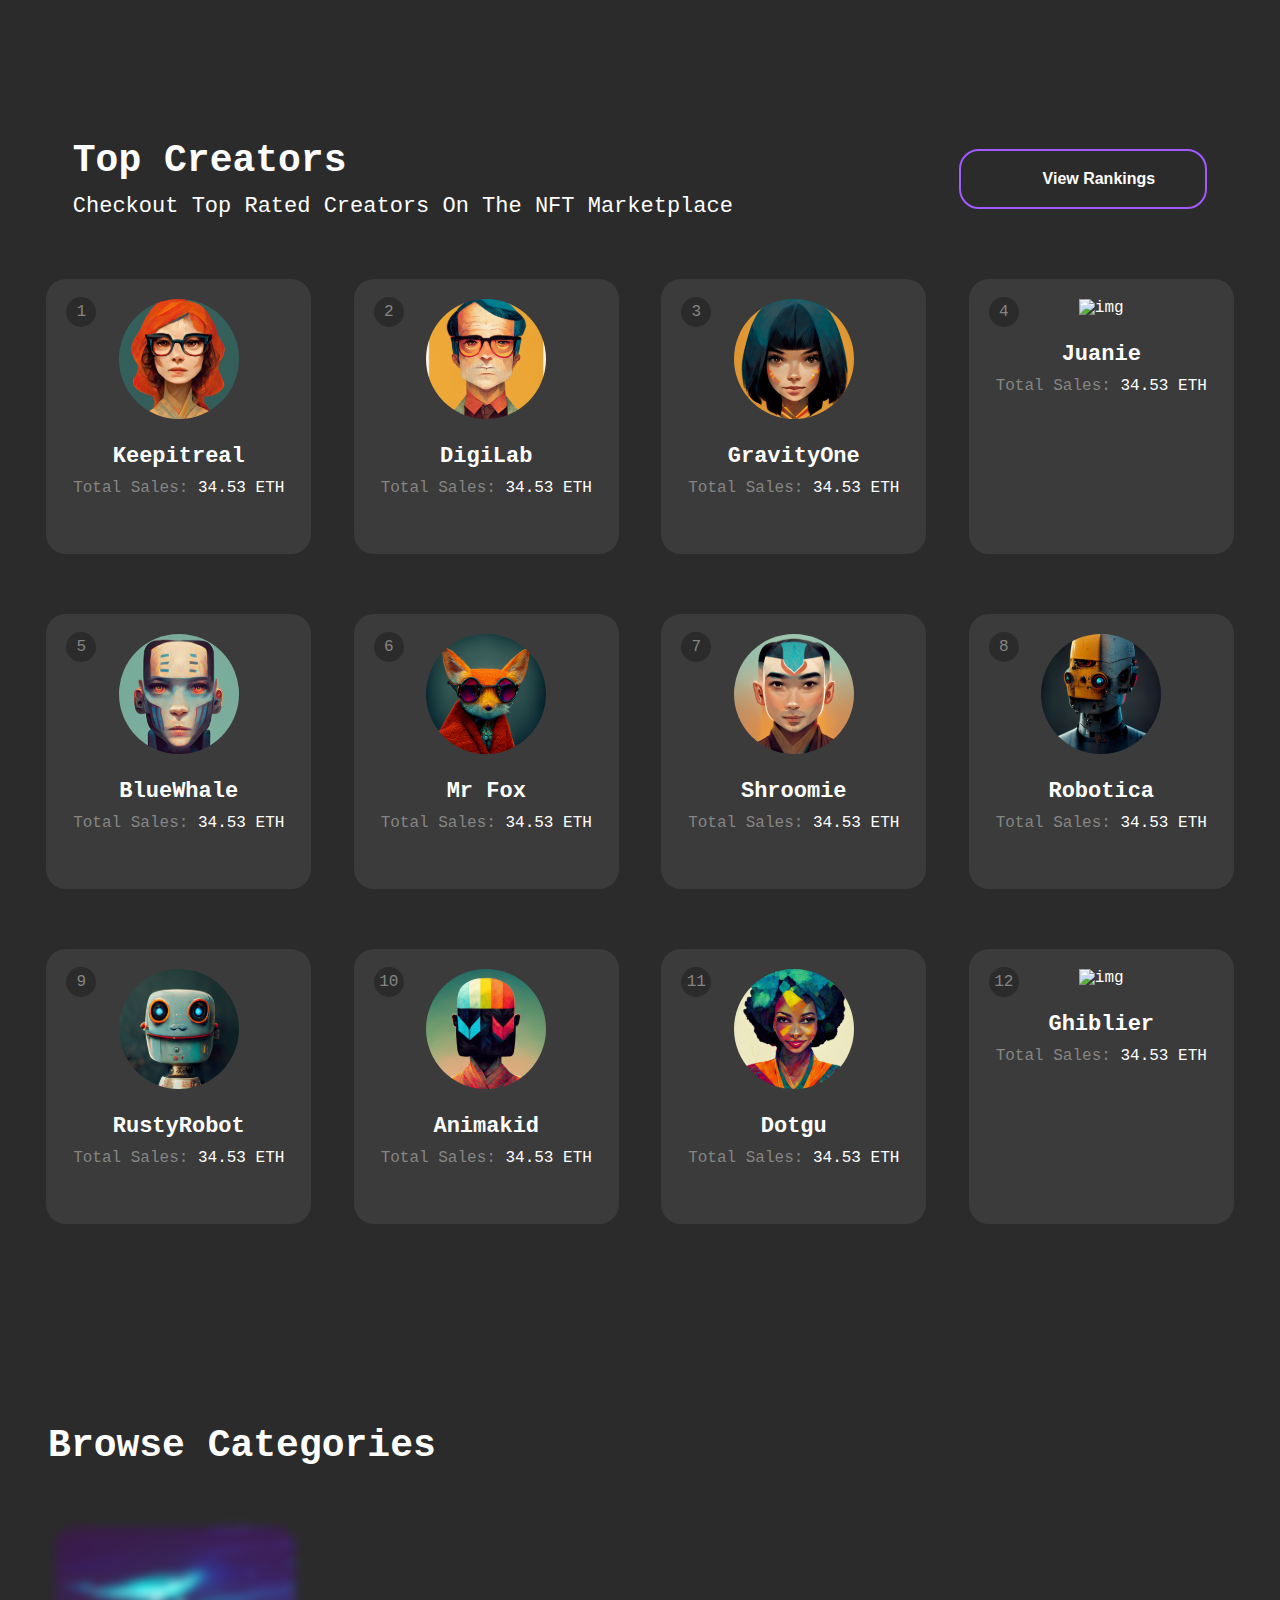
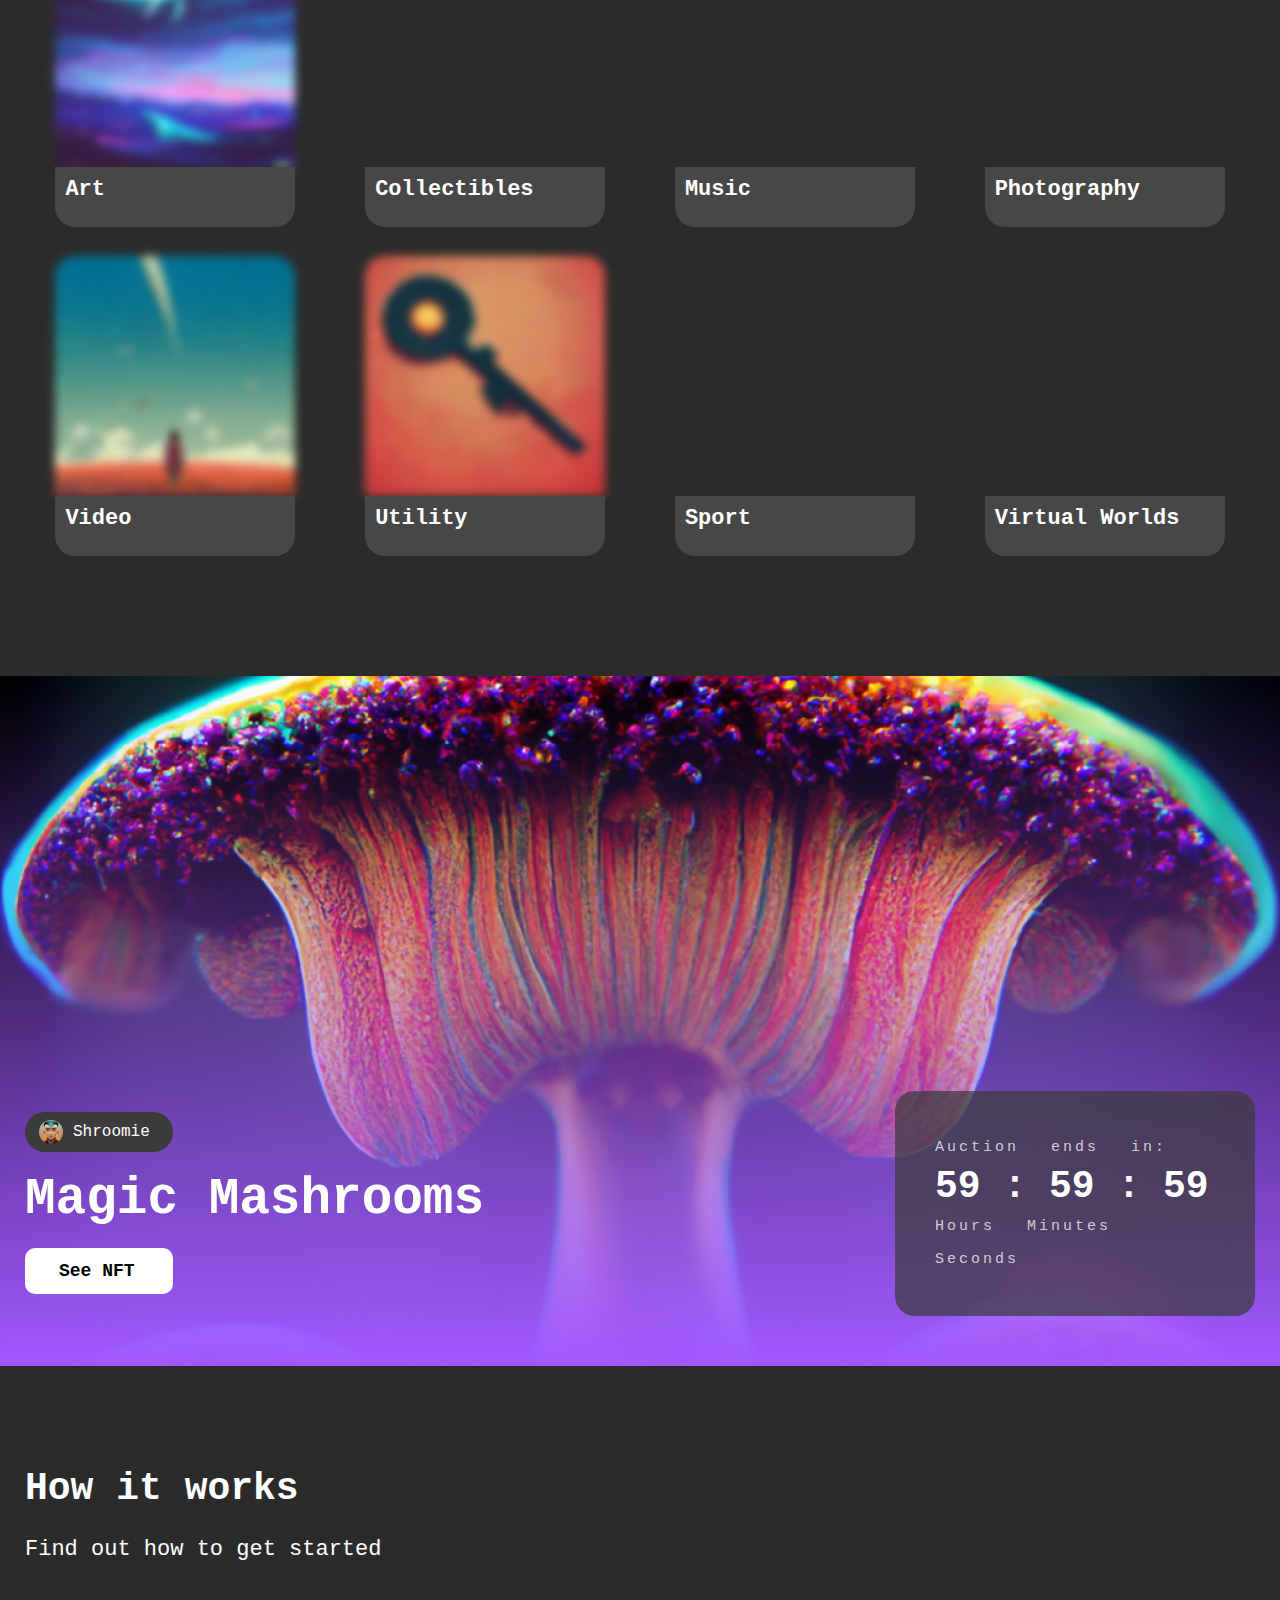
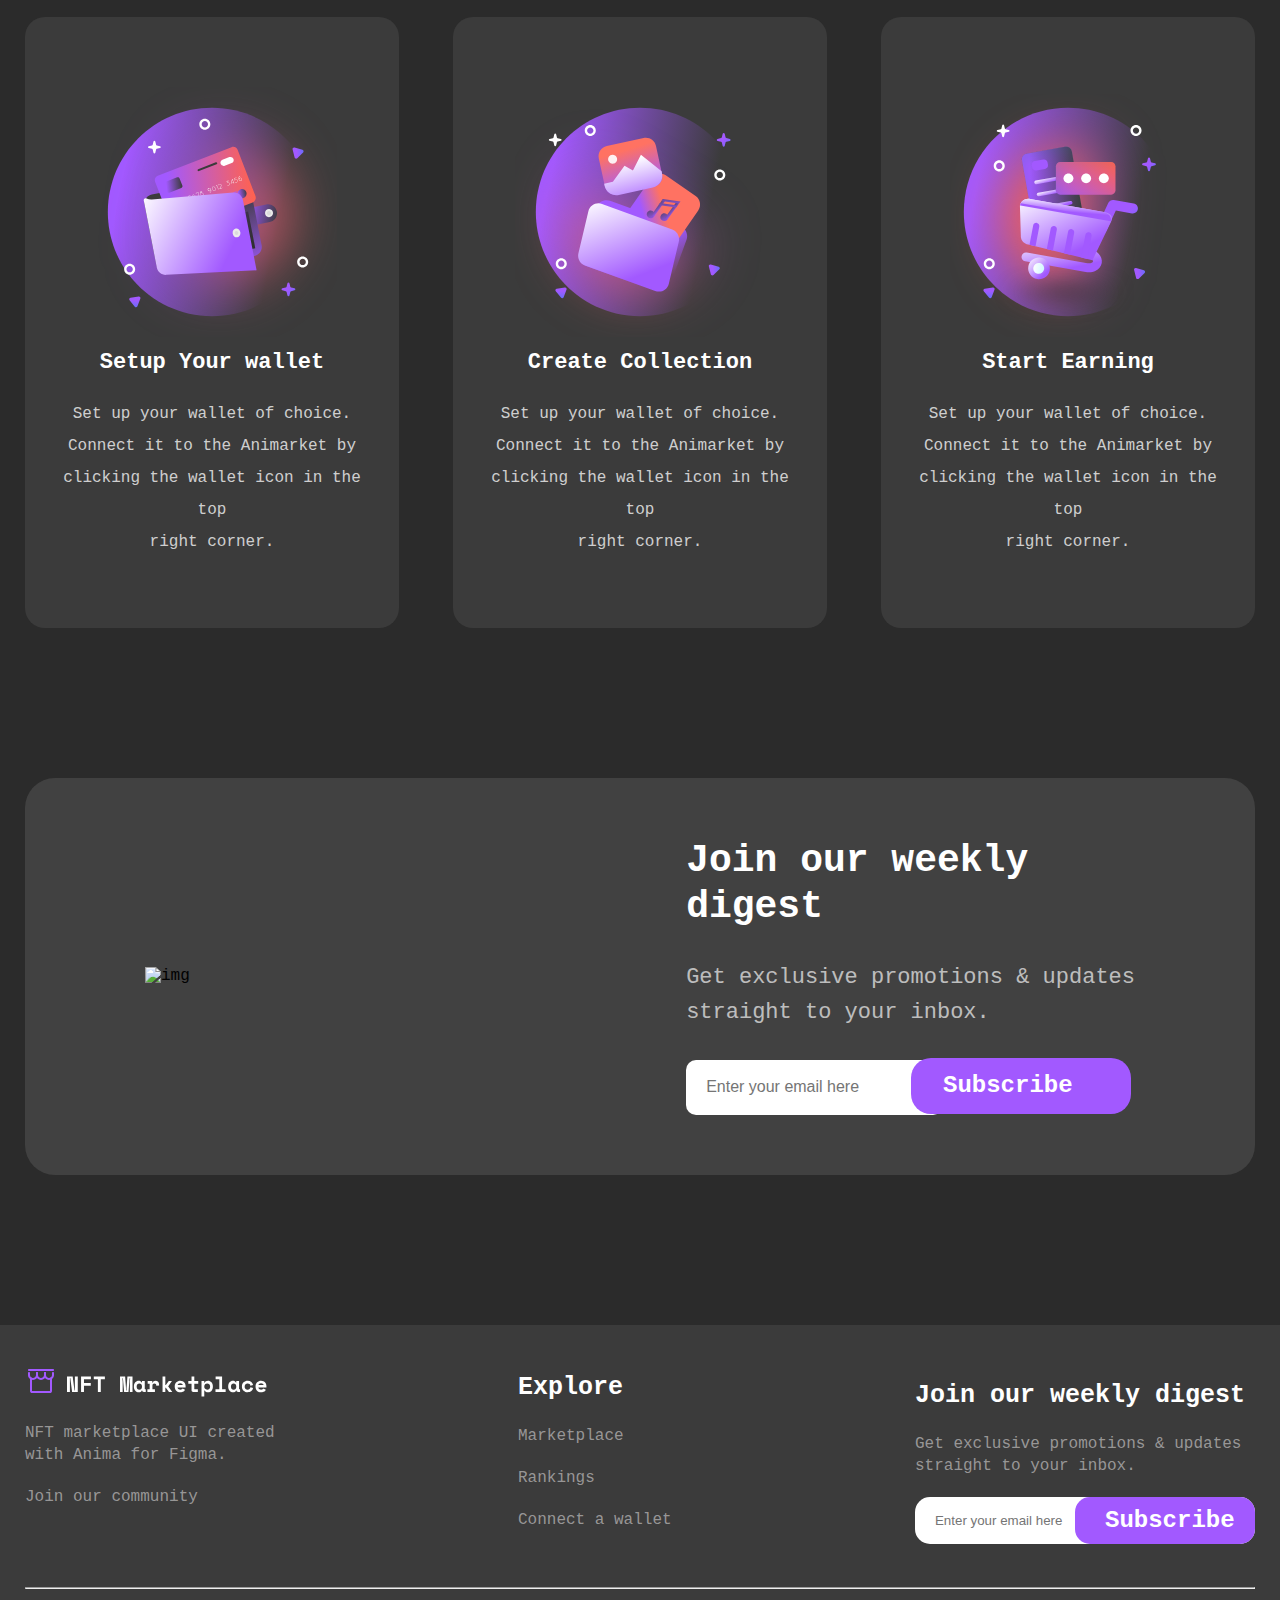
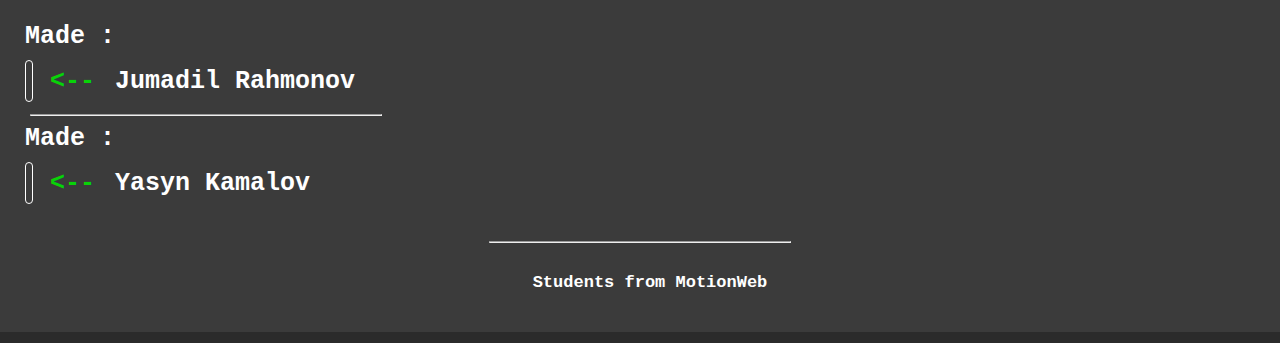
==== commit b4ac95f6: "Footer finished" ====
--- a/index.html
+++ b/index.html
@@ -449,7 +449,75 @@
     <footer id="footer">
         <div class="container">
             <div class="footer">
-                
+                <div class="footer-main">
+
+                    <div class="footer-left">
+                        <div class="footer-logo">
+                            <img src="./img/main-logo.svg" alt="">
+                            <img src="./img/logo-txt.svg" alt="">
+                        </div>
+                        <p>
+                            NFT marketplace UI created <br>
+                             with Anima for Figma.
+                        </p>
+                        <p>Join our community</p>
+                        <div class="footer-icons">
+                            <ion-icon name="logo-discord"></ion-icon>
+                            <ion-icon name="logo-youtube"></ion-icon>
+                            <ion-icon name="logo-twitter"></ion-icon>
+                            <ion-icon name="logo-instagram"></ion-icon>
+                        </div>
+                    </div>
+
+                    <div class="footer-center">
+                        <h1>Explore</h1>
+                        <p>Marketplace</p>
+                        <p>Rankings</p>
+                        <p>Connect a wallet</p>
+                    </div>
+
+                    <div class="footer-right">
+                        <h1>Join our weekly digest</h1>
+                        <p>
+                            Get exclusive promotions & updates <br>
+                             straight to your inbox.
+                        </p>
+                        <div class="footer-input">
+                            <input type="text" placeholder="Enter your email here">
+                            <div class="footer-icon">
+                                <h2>Subscribe</h2>
+                            </div>
+                        </div>
+                    </div>
+
+                </div>
+                <hr>
+                <div class="made">
+                    <h1>Made :</h1>
+                    <div class="jumadil">
+                        <div class="jumadil-icon">
+                            <a href="https://instagram.com/jumadil__kgz?igshid=MzRlODBiNWFlZA==" target="_blank"><ion-icon name="logo-instagram"></ion-icon></a>
+                            <h1><span><--</span>Jumadil Rahmonov</h1>
+                        </div>
+                    </div>
+                    <hr>
+                    <h1>Made :</h1>
+                    <div class="jumadil">
+                        <div class="jumadil-icon">
+                            <a href="https://instagram.com/_.kmlv?igshid=OGQ5ZDc2ODk2ZA==" target="_blank"><ion-icon name="logo-instagram"></ion-icon></a>
+                            <h1><span><--</span>Yasyn Kamalov</h1>
+                        </div>
+                    </div>
+                </div>
+                <div class="motion-m">
+                    <div class="linem">
+                        <hr>
+                    </div>
+                    <div class="motion">
+                        <a href="https://instagram.com/motion_web?igshid=MzRlODBiNWFlZA==" target="_blank"><ion-icon name="logo-instagram"></ion-icon></a>
+                    <h2>Students from MotionWeb</h2>
+                    </div>
+                </div>
             </div>
         </div>
     </footer>
--- a/css/style.css
+++ b/css/style.css
@@ -961,4 +961,110 @@
 
 
 
-/* FOOOOOOOOTER ______LAST________ */+/* FOOOOOOOOTER ______LAST________ */
+#footer{
+padding: 40px 0 40px 0;
+gap: 30px;
+background: rgba(59, 59, 59, 1);
+
+}
+.footer-logo{
+    cursor: pointer;
+}
+.footer-main{
+    display: flex;
+    align-items: center;
+    justify-content: space-between;
+}
+.footer p{
+    font-size: 16px;
+font-weight: 400;
+line-height: 22px;
+letter-spacing: 0em;
+text-align: left;
+color: #a9a7a7dc;
+margin: 20px 0px;
+}
+.footer-icons ion-icon {
+     color: #a9a7a7dc ;
+     font-size: 25px;
+     cursor: pointer;
+     margin-right: 10px;
+}
+.footer h1{
+    margin-bottom: 10px;
+font-size: 25px;
+font-weight: 700;
+line-height: 35px;
+letter-spacing: 0em;
+text-align: left;
+color: rgba(255, 255, 255, 1);
+}
+.footer-input{
+    position: relative;
+}
+.footer-input input{
+    border: none;
+    outline: none;
+    width: 250px;
+padding: 16px 70px 16px 20px;
+border-radius: 15px;
+gap: 12px;
+}
+.footer-icon h2{
+    cursor: pointer;
+    width: 100px;
+background: rgba(162, 89, 255, 1);
+padding: 10px 50px 10px 30px;
+color: white;
+border-radius: 15px;
+position: absolute;
+right: 0;
+top: 0;
+}
+.footer hr{
+    margin: 30px 0;
+}
+.jumadil-icon ion-icon{
+    color: rgb(255, 255, 255);
+    font-size: 30px;
+    margin-top: 0px;
+    border: 1px solid white;
+    padding: 3px;
+    border-radius: 20px;
+}
+.jumadil-icon{
+    display: flex;
+    gap: 17px;
+}
+.jumadil-icon span{
+    color: rgb(8, 211, 8);
+    margin-right: 20px;
+}
+.made hr{
+    width: 350px;
+    margin: 5px;
+}
+.motion{
+    display: flex;
+    align-items: center;
+    gap: 20px;
+    justify-content: center;
+}
+.motion-m{
+    display: flex;
+    align-items: center;
+    flex-direction: column;
+    justify-content: center;
+}
+.motion ion-icon{
+    color: white;
+    font-size: 20px;
+}
+.motion h2{
+    color: white;
+    font-size: 17px;
+}
+.linem hr{
+    width: 300px;
+}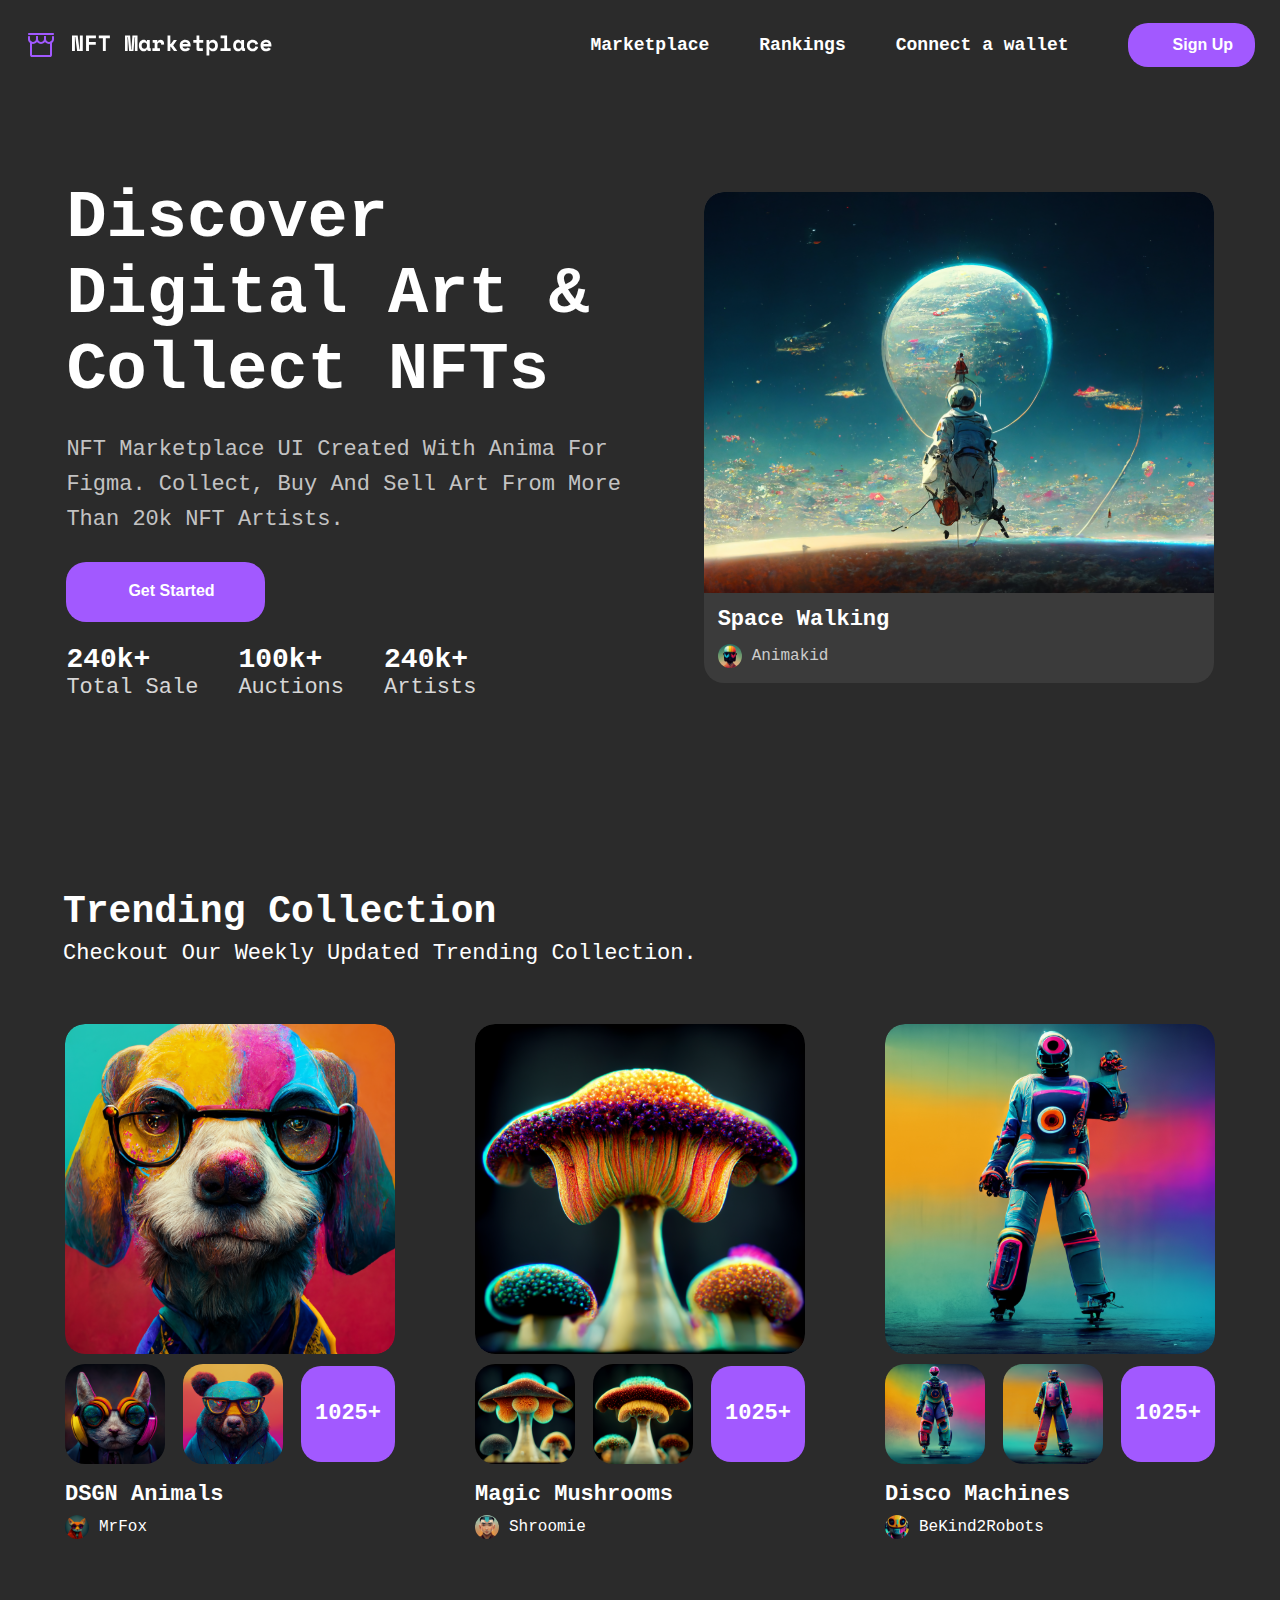
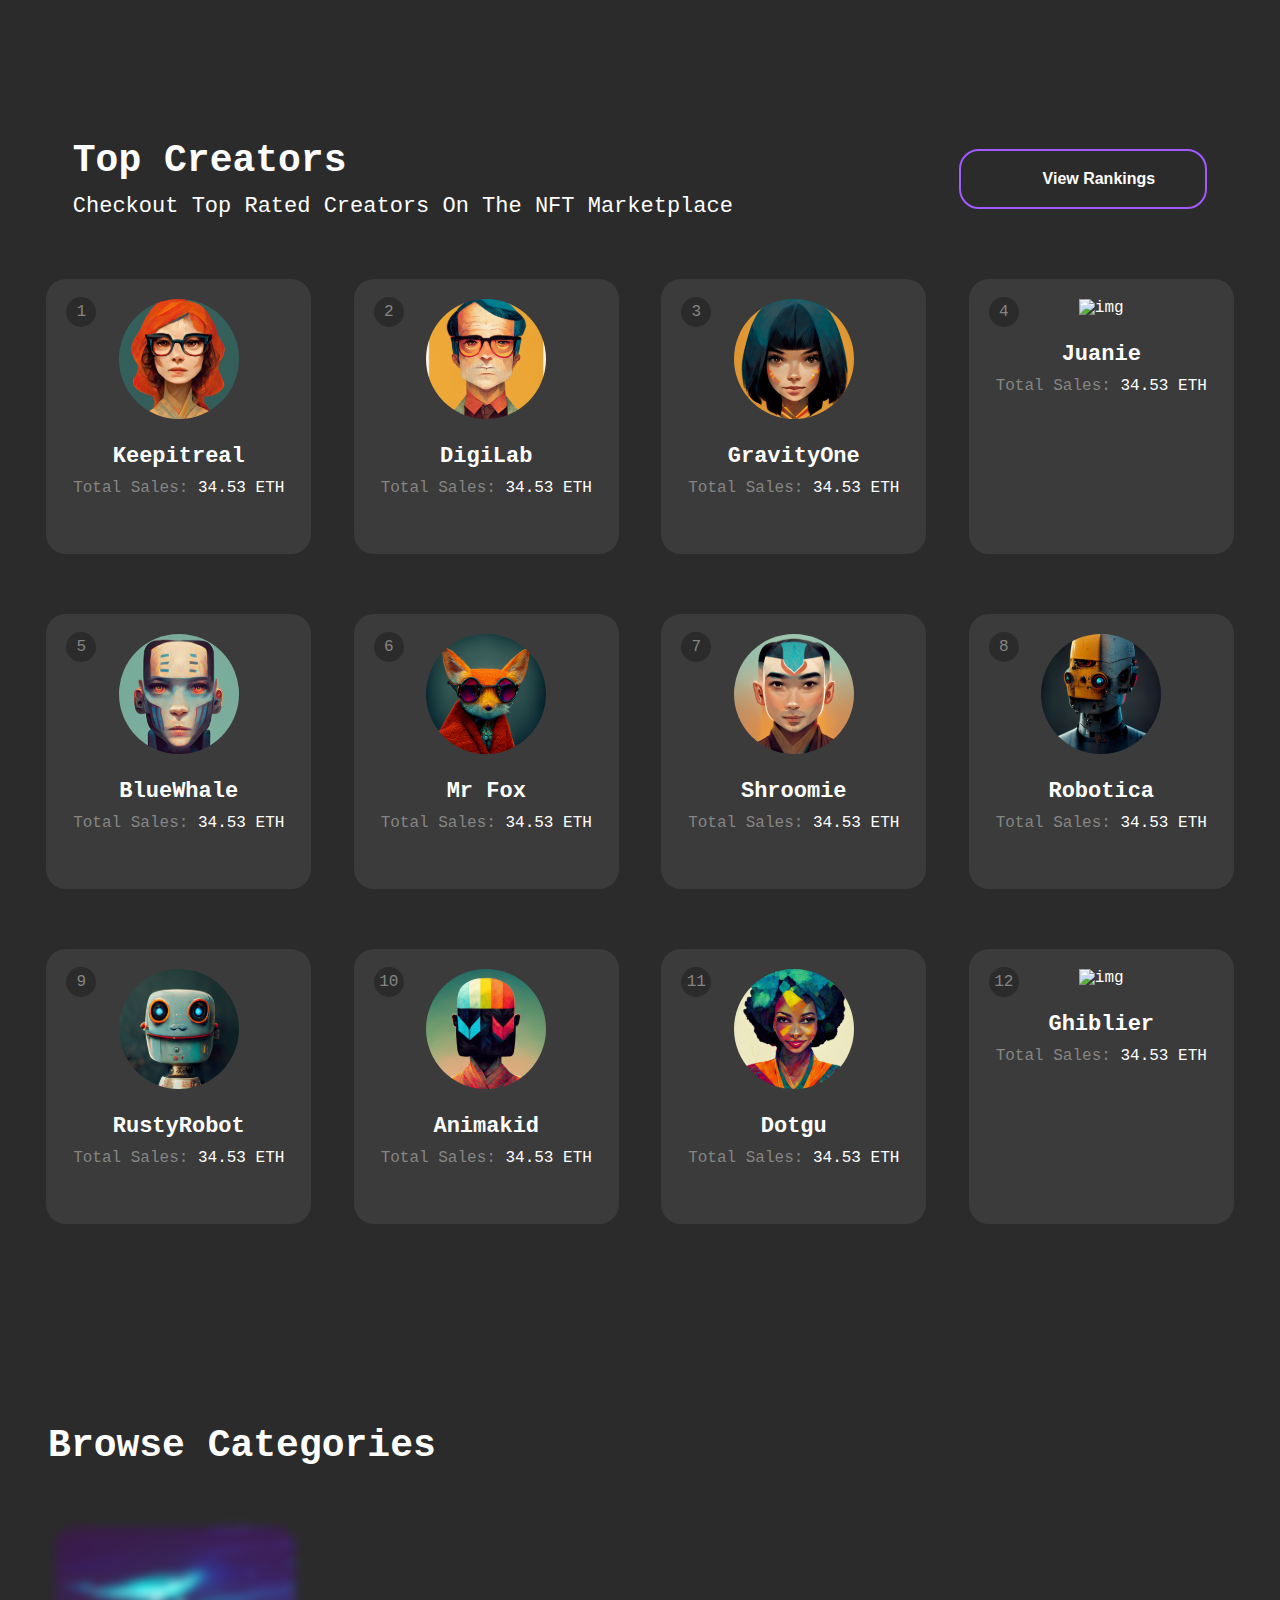
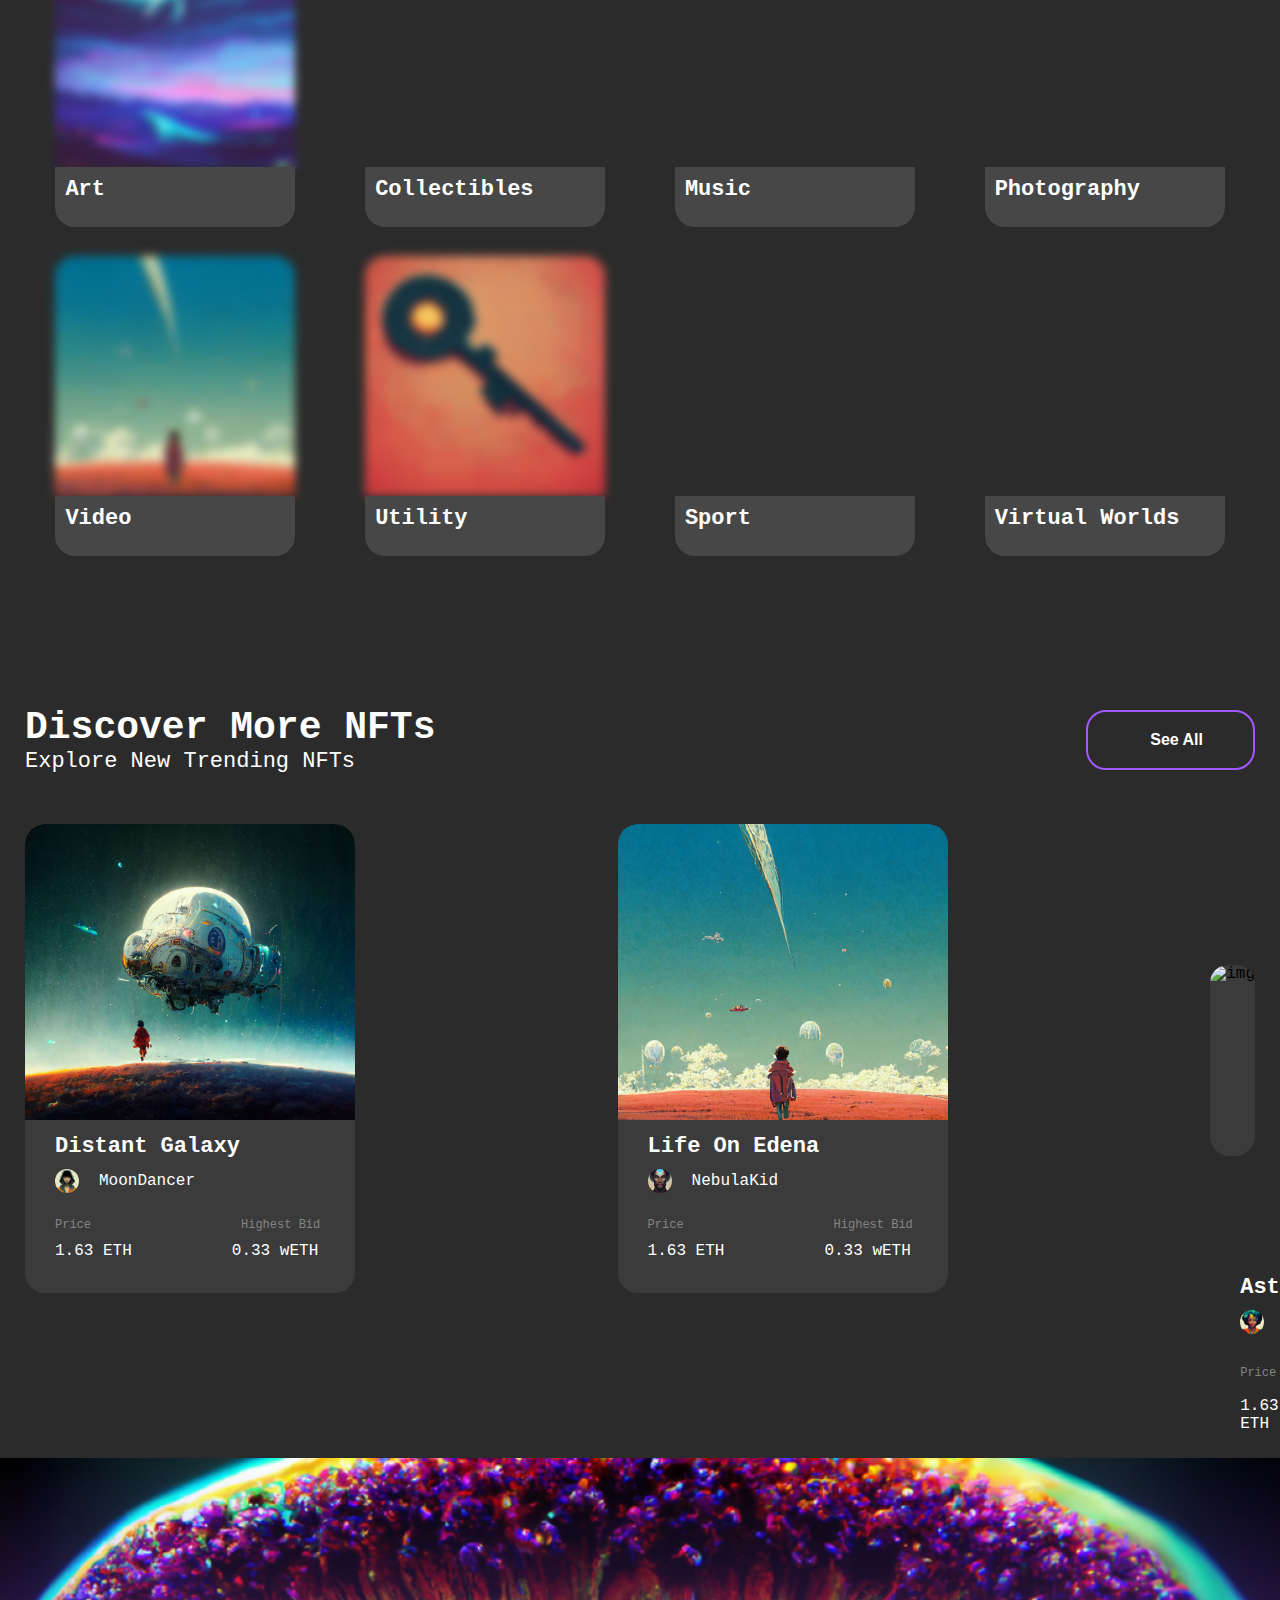
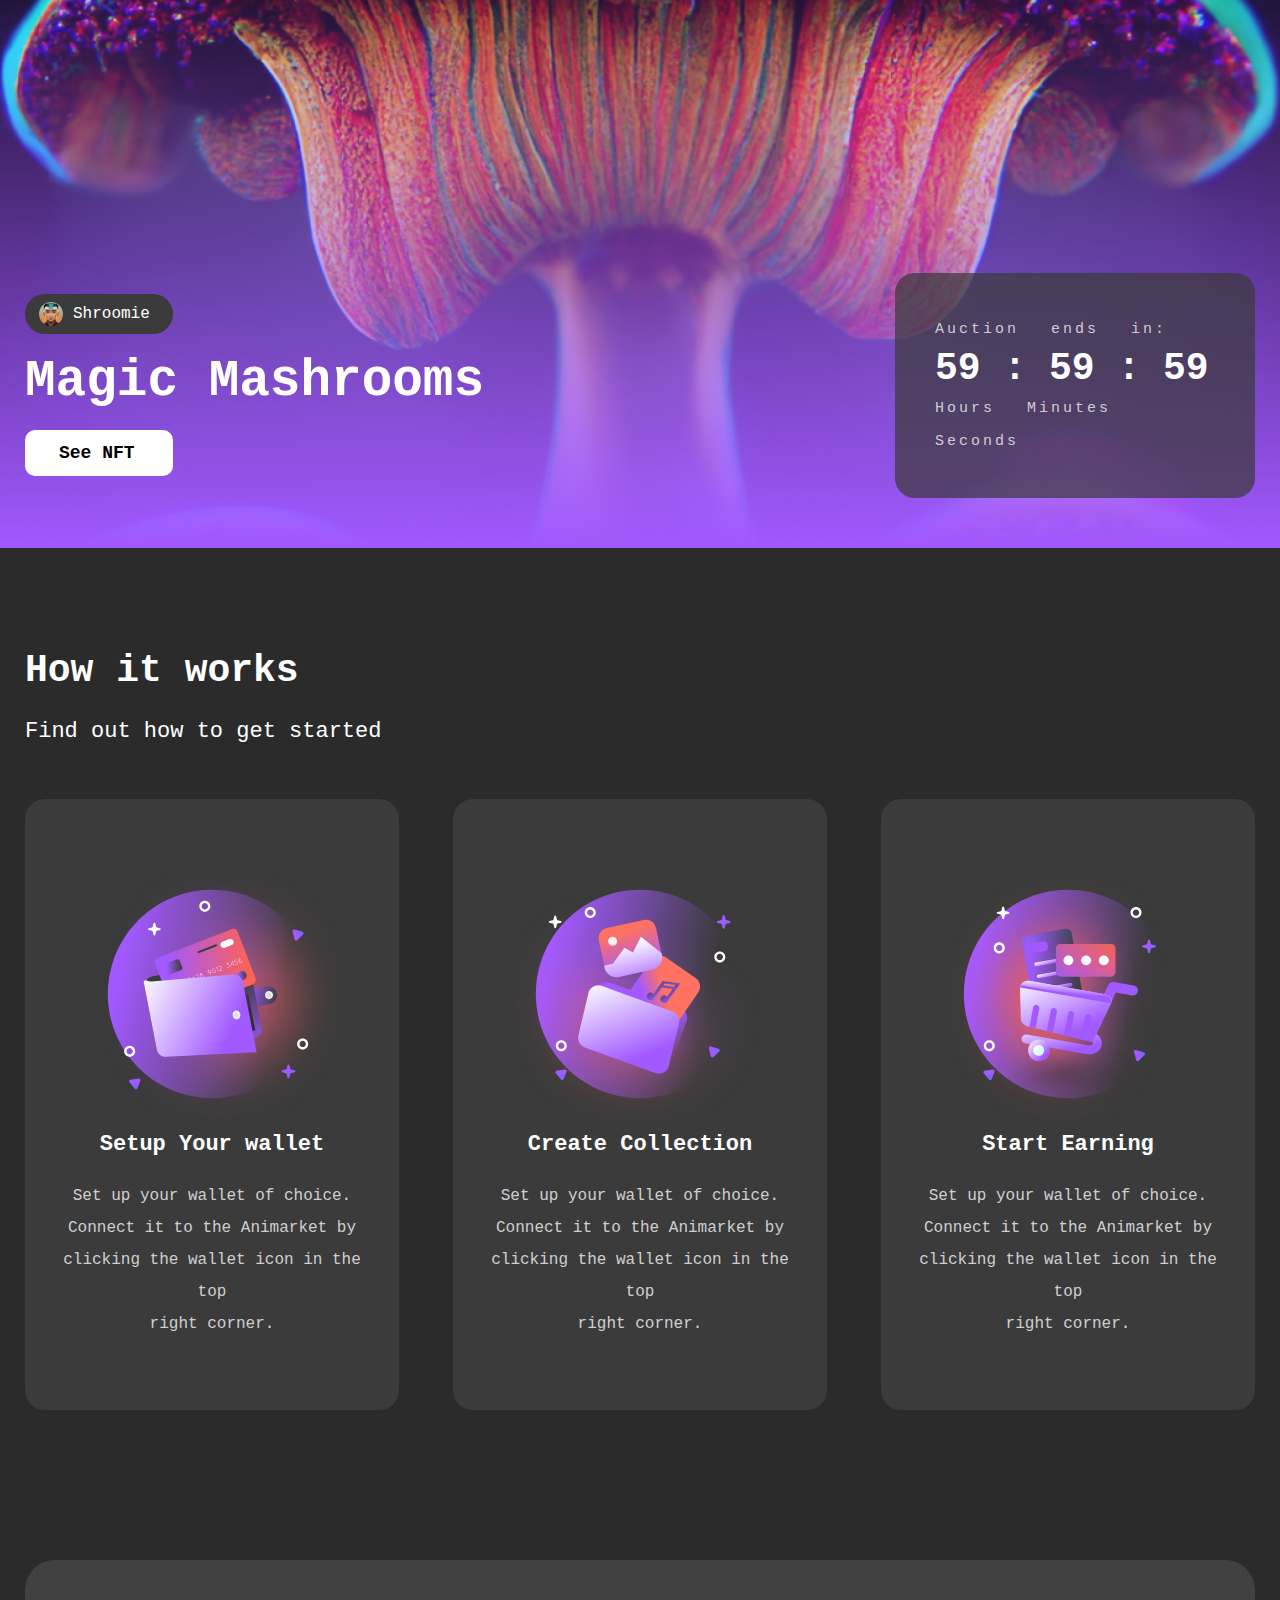
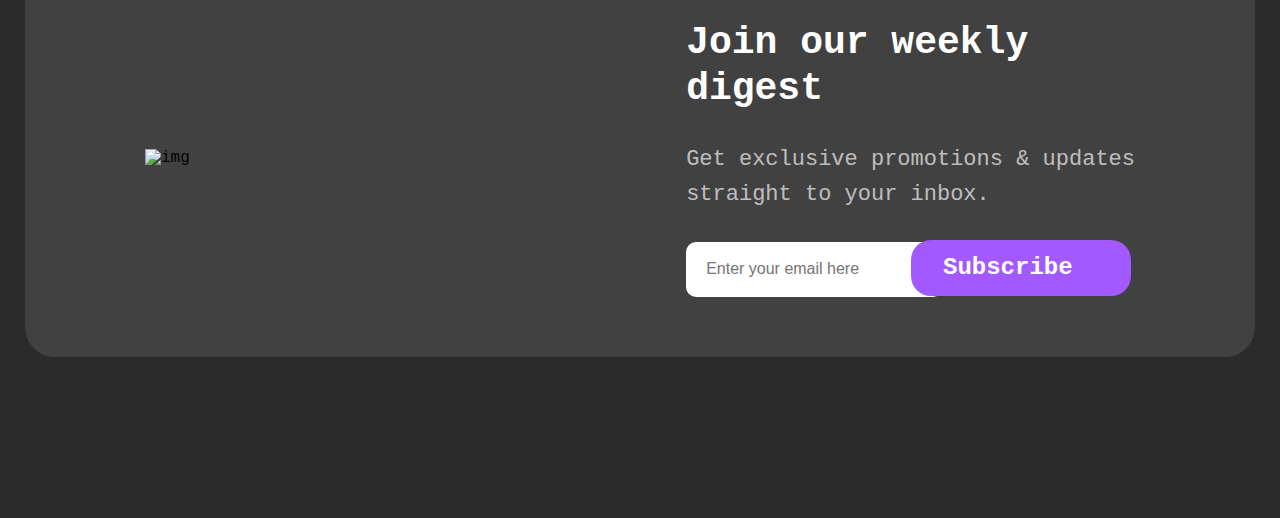
==== commit 6375578f: "section-5" ====
--- a/index.html
+++ b/index.html
@@ -350,9 +350,83 @@
 
     <!-- ____SECTION-5_______DISCOVER__________ -->
     <section id="discover">
-        <div clas s="container">
+        <div class="container">
             <div class="discover">
-
+                <div class="discover-start">
+                    <div class="ds-start-txt">
+                        <h3>Discover More NFTs</h3>
+                        <p>Explore new trending NFTs</p>
+                    </div>
+                        <a href="#">
+                            <button>
+                                <ion-icon name="eye-outline"></ion-icon>
+                                See All
+                            </button>
+                        </a>
+                </div>
+
+                <div class="discover-blocks">
+                    <div class="ds-block-1">
+                        <img class="ds-img-1" src="./img/discover-img-1.svg" alt="img">
+                        <div class="ds-block-1-down">
+                            <h5>Distant Galaxy</h5>
+                            <div class="ds-down-center">
+                                <img src="./img/ds-bl-logo.svg" alt="img">
+                                <p>MoonDancer</p>
+                            </div>
+
+                            <div class="ds-down-center-2">
+                                <p>Price</p>
+                                <p>Highest Bid</p>
+                            </div>
+                            <div class="ds-down-end">
+                                <p>1.63 ETH</p>
+                                <p>0.33 wETH</p>
+                            </div>
+                        </div>
+                    </div>
+
+                    <div class="ds-block-1">
+                        <img class="ds-img-1" src="./img/discover-img-2.svg" alt="img">
+                        <div class="ds-block-1-down">
+                            <h5>Life On Edena</h5>
+                            <div class="ds-down-center">
+                                <img src="./img/ds-bl-logo-2.svg" alt="img">
+                                <p>NebulaKid</p>
+                            </div>
+
+                            <div class="ds-down-center-2">
+                                <p>Price</p>
+                                <p>Highest Bid</p>
+                            </div>
+                            <div class="ds-down-end">
+                                <p>1.63 ETH</p>
+                                <p>0.33 wETH</p>
+                            </div>
+                        </div>
+                    </div>
+
+                    <div class="ds-block-1">
+                        <img class="ds-img-1" src="./img/discover-img-3.svg" alt="img">
+                        <div class="ds-block-1-down">
+                            <h5>AstroFiction</h5>
+                            <div class="ds-down-center">
+                                <img src="./img/ds-bl-logo-3.svg" alt="img">
+                                <p>Spaceone</p>
+                            </div>
+
+                            <div class="ds-down-center-2">
+                                <p>Price</p>
+                                <p>Highest Bid</p>
+                            </div>
+                            <div class="ds-down-end">
+                                <p>1.63 ETH</p>
+                                <p>0.33 wETH</p>
+                            </div>
+                        </div>
+                    </div>
+
+                </div>
             </div>
         </div>
     </section>
@@ -449,75 +523,7 @@
     <footer id="footer">
         <div class="container">
             <div class="footer">
-                <div class="footer-main">
-
-                    <div class="footer-left">
-                        <div class="footer-logo">
-                            <img src="./img/main-logo.svg" alt="">
-                            <img src="./img/logo-txt.svg" alt="">
-                        </div>
-                        <p>
-                            NFT marketplace UI created <br>
-                             with Anima for Figma.
-                        </p>
-                        <p>Join our community</p>
-                        <div class="footer-icons">
-                            <ion-icon name="logo-discord"></ion-icon>
-                            <ion-icon name="logo-youtube"></ion-icon>
-                            <ion-icon name="logo-twitter"></ion-icon>
-                            <ion-icon name="logo-instagram"></ion-icon>
-                        </div>
-                    </div>
-
-                    <div class="footer-center">
-                        <h1>Explore</h1>
-                        <p>Marketplace</p>
-                        <p>Rankings</p>
-                        <p>Connect a wallet</p>
-                    </div>
-
-                    <div class="footer-right">
-                        <h1>Join our weekly digest</h1>
-                        <p>
-                            Get exclusive promotions & updates <br>
-                             straight to your inbox.
-                        </p>
-                        <div class="footer-input">
-                            <input type="text" placeholder="Enter your email here">
-                            <div class="footer-icon">
-                                <h2>Subscribe</h2>
-                            </div>
-                        </div>
-                    </div>
-
-                </div>
-                <hr>
-                <div class="made">
-                    <h1>Made :</h1>
-                    <div class="jumadil">
-                        <div class="jumadil-icon">
-                            <a href="https://instagram.com/jumadil__kgz?igshid=MzRlODBiNWFlZA==" target="_blank"><ion-icon name="logo-instagram"></ion-icon></a>
-                            <h1><span><--</span>Jumadil Rahmonov</h1>
-                        </div>
-                    </div>
-                    <hr>
-                    <h1>Made :</h1>
-                    <div class="jumadil">
-                        <div class="jumadil-icon">
-                            <a href="https://instagram.com/_.kmlv?igshid=OGQ5ZDc2ODk2ZA==" target="_blank"><ion-icon name="logo-instagram"></ion-icon></a>
-                            <h1><span><--</span>Yasyn Kamalov</h1>
-                        </div>
-                    </div>
-                </div>
-                <div class="motion-m">
-                    <div class="linem">
-                        <hr>
-                    </div>
-                    <div class="motion">
-                        <a href="https://instagram.com/motion_web?igshid=MzRlODBiNWFlZA==" target="_blank"><ion-icon name="logo-instagram"></ion-icon></a>
-                    <h2>Students from MotionWeb</h2>
-                    </div>
-                </div>
+                
             </div>
         </div>
     </footer>
--- a/css/style.css
+++ b/css/style.css
@@ -412,8 +412,12 @@
     background: rgb(235, 102, 6);
     border: none;
     transform: scale(1.1);
-    transition: .4s;
-
+<<<<<<< HEAD
+    transition: .3s;
+=======
+    transition: .4s;
+
+>>>>>>> fc5dc60e258ff1cc108e197f65fcb86e0d087b6d
 }
 
 .cr-st-right ion-icon {
@@ -703,7 +707,139 @@
 
 /* FOR SECTION-5_____DISCOVER */
 
-
+#discover {
+    padding-top: 140px;
+}
+
+.ds-start-txt h3 {
+ align-self: stretch;
+color: var(--White, #FFF);
+/* H3 - Work Sans */
+font-size: 38px;
+font-weight: 600;
+text-transform: capitalize;
+}
+
+.ds-start-txt p {
+    align-self: stretch;
+color: var(--White, #FFF);
+/* Body Text- Work Sans */
+font-size: 22px;
+font-weight: 400;
+text-transform: capitalize;
+}
+
+.discover-start {
+    display: flex;
+    /* gap: 520px; */
+    align-items: center;
+    justify-content: space-between;
+}
+
+.discover-start button {
+ display: flex;
+height: 60px;
+padding: 0px 50px;
+justify-content: center;
+align-items: center;
+gap: 12px;
+border-radius: 20px;
+border: 2px solid var(--Call-to-Action, #A259FF);
+color: #FFF;
+text-align: center;
+font-size: 16px;
+font-weight: 600;
+background: transparent;
+}
+
+.discover-start button:hover {
+    background: rgb(8, 194, 8);
+    border: none;
+    transform: scale(1.1);
+    transition: .4s;
+}
+
+.discover-start ion-icon {
+    color: #A259FF;
+}
+
+
+
+.ds-img-1 {
+    padding-bottom: 173px;
+    background: #3B3B3B;
+    border-radius: 20px;
+}
+
+.ds-block-1-down h5 {
+ color: var(--White, #FFF);
+/* H5 - Work Sans */
+font-size: 22px;
+font-weight: 600;
+text-transform: capitalize;
+}
+
+.ds-down-center {
+    display: flex;
+    align-items: center;
+    gap: 20px;
+}
+
+.discover-blocks {
+    padding-top: 50px;
+    display: flex;
+    align-items: center;
+    justify-content: space-between;
+}
+
+.ds-down-center p {
+color: var(--White, #FFF);
+/* Base (Body) - Space Mono */
+font-size: 16px;
+font-weight: 400;
+}
+
+.ds-block-1 {
+    position: relative;
+}
+
+.ds-block-1-down {
+display: flex;
+flex-direction: column;
+align-items: flex-start;
+gap: 10px;
+align-self: stretch;
+    position: absolute;
+    top: 310px;
+    left: 30px;
+}
+
+.ds-down-center-2 {
+    margin-top: 15px;
+    display: flex;
+    align-items: center;
+    gap: 150px;
+}
+
+.ds-down-center-2 p {
+ color: #858584;
+/* Caption - Space Mono */
+font-size: 12px;
+font-weight: 400;
+}
+
+.ds-down-end {
+    display: flex;
+    align-items: center;
+    gap: 100px;
+}
+
+.ds-down-end p {
+color: var(--White, #FFF);
+/* Base (Body) - Space Mono */
+font-size: 16px;
+font-weight: 400;
+}
 
 
 
@@ -961,110 +1097,4 @@
 
 
 
-/* FOOOOOOOOTER ______LAST________ */
-#footer{
-padding: 40px 0 40px 0;
-gap: 30px;
-background: rgba(59, 59, 59, 1);
-
-}
-.footer-logo{
-    cursor: pointer;
-}
-.footer-main{
-    display: flex;
-    align-items: center;
-    justify-content: space-between;
-}
-.footer p{
-    font-size: 16px;
-font-weight: 400;
-line-height: 22px;
-letter-spacing: 0em;
-text-align: left;
-color: #a9a7a7dc;
-margin: 20px 0px;
-}
-.footer-icons ion-icon {
-     color: #a9a7a7dc ;
-     font-size: 25px;
-     cursor: pointer;
-     margin-right: 10px;
-}
-.footer h1{
-    margin-bottom: 10px;
-font-size: 25px;
-font-weight: 700;
-line-height: 35px;
-letter-spacing: 0em;
-text-align: left;
-color: rgba(255, 255, 255, 1);
-}
-.footer-input{
-    position: relative;
-}
-.footer-input input{
-    border: none;
-    outline: none;
-    width: 250px;
-padding: 16px 70px 16px 20px;
-border-radius: 15px;
-gap: 12px;
-}
-.footer-icon h2{
-    cursor: pointer;
-    width: 100px;
-background: rgba(162, 89, 255, 1);
-padding: 10px 50px 10px 30px;
-color: white;
-border-radius: 15px;
-position: absolute;
-right: 0;
-top: 0;
-}
-.footer hr{
-    margin: 30px 0;
-}
-.jumadil-icon ion-icon{
-    color: rgb(255, 255, 255);
-    font-size: 30px;
-    margin-top: 0px;
-    border: 1px solid white;
-    padding: 3px;
-    border-radius: 20px;
-}
-.jumadil-icon{
-    display: flex;
-    gap: 17px;
-}
-.jumadil-icon span{
-    color: rgb(8, 211, 8);
-    margin-right: 20px;
-}
-.made hr{
-    width: 350px;
-    margin: 5px;
-}
-.motion{
-    display: flex;
-    align-items: center;
-    gap: 20px;
-    justify-content: center;
-}
-.motion-m{
-    display: flex;
-    align-items: center;
-    flex-direction: column;
-    justify-content: center;
-}
-.motion ion-icon{
-    color: white;
-    font-size: 20px;
-}
-.motion h2{
-    color: white;
-    font-size: 17px;
-}
-.linem hr{
-    width: 300px;
-}+/* FOOOOOOOOTER ______LAST________ */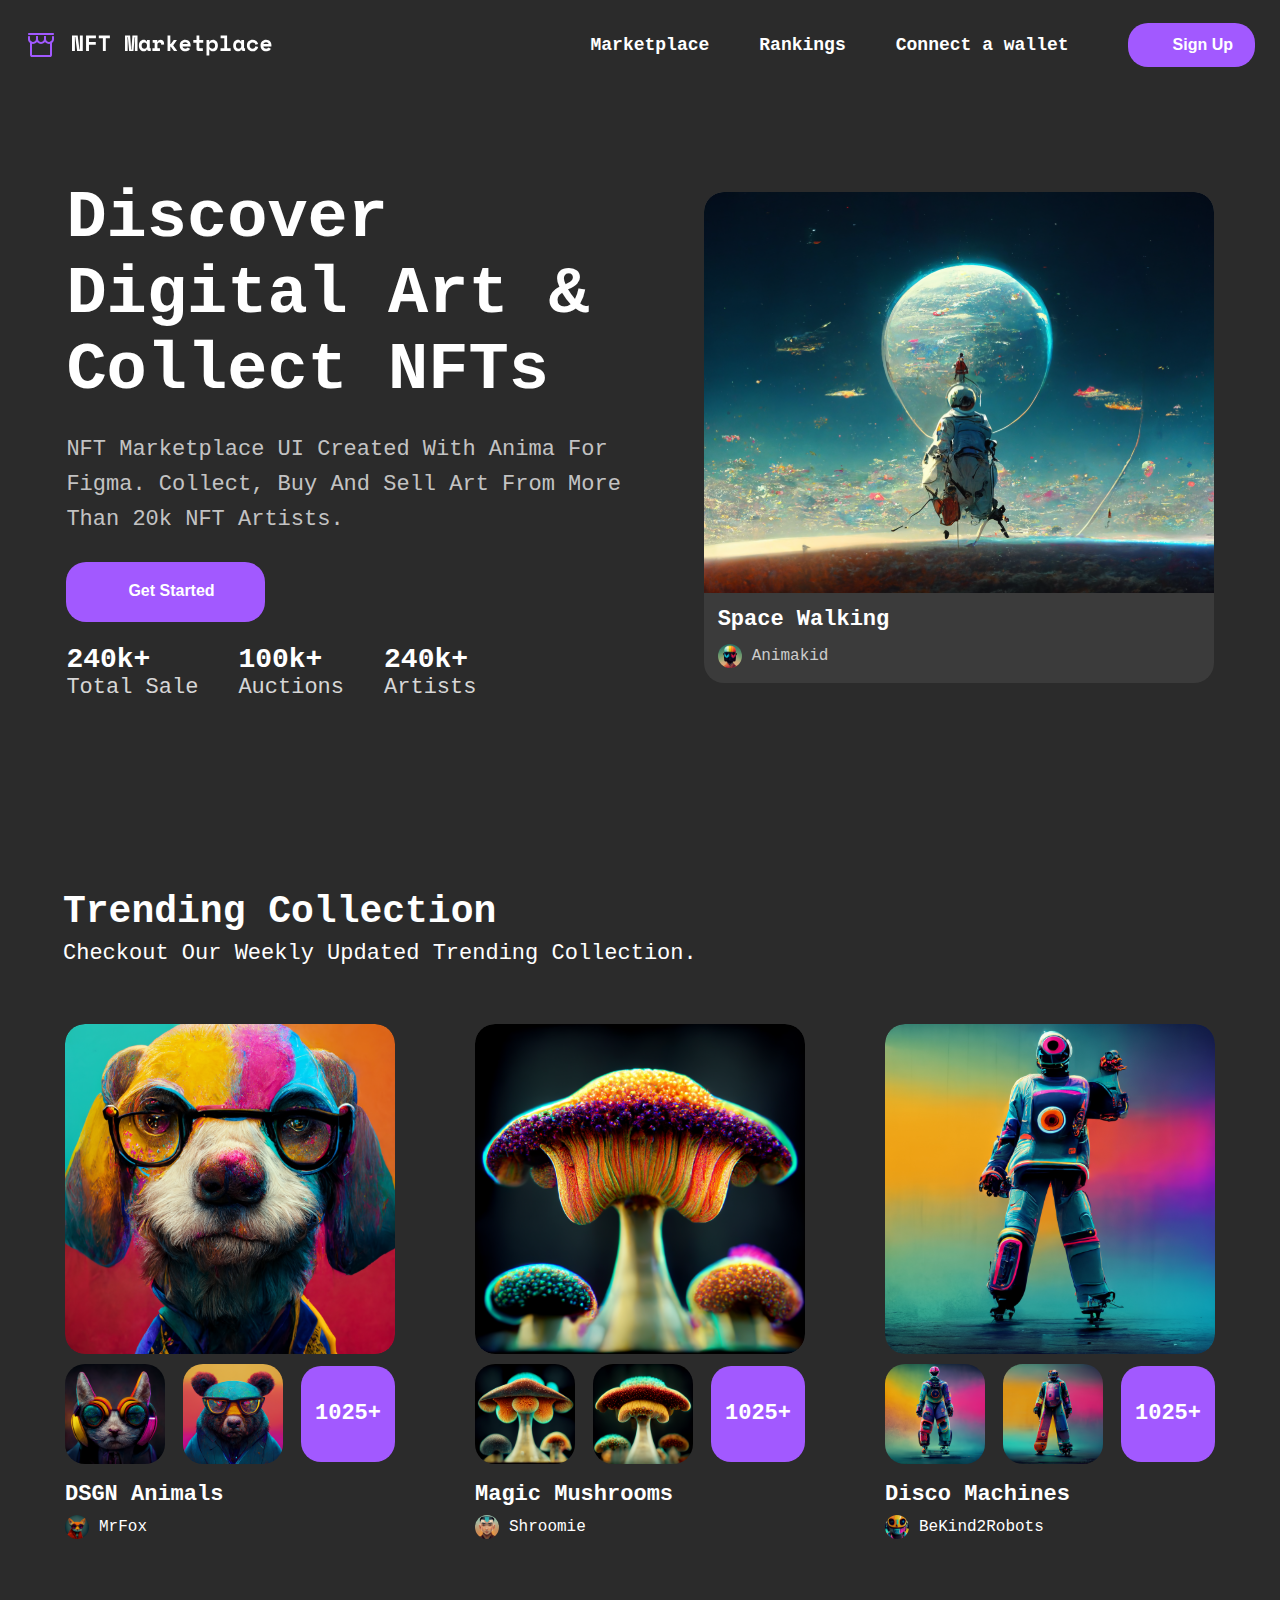
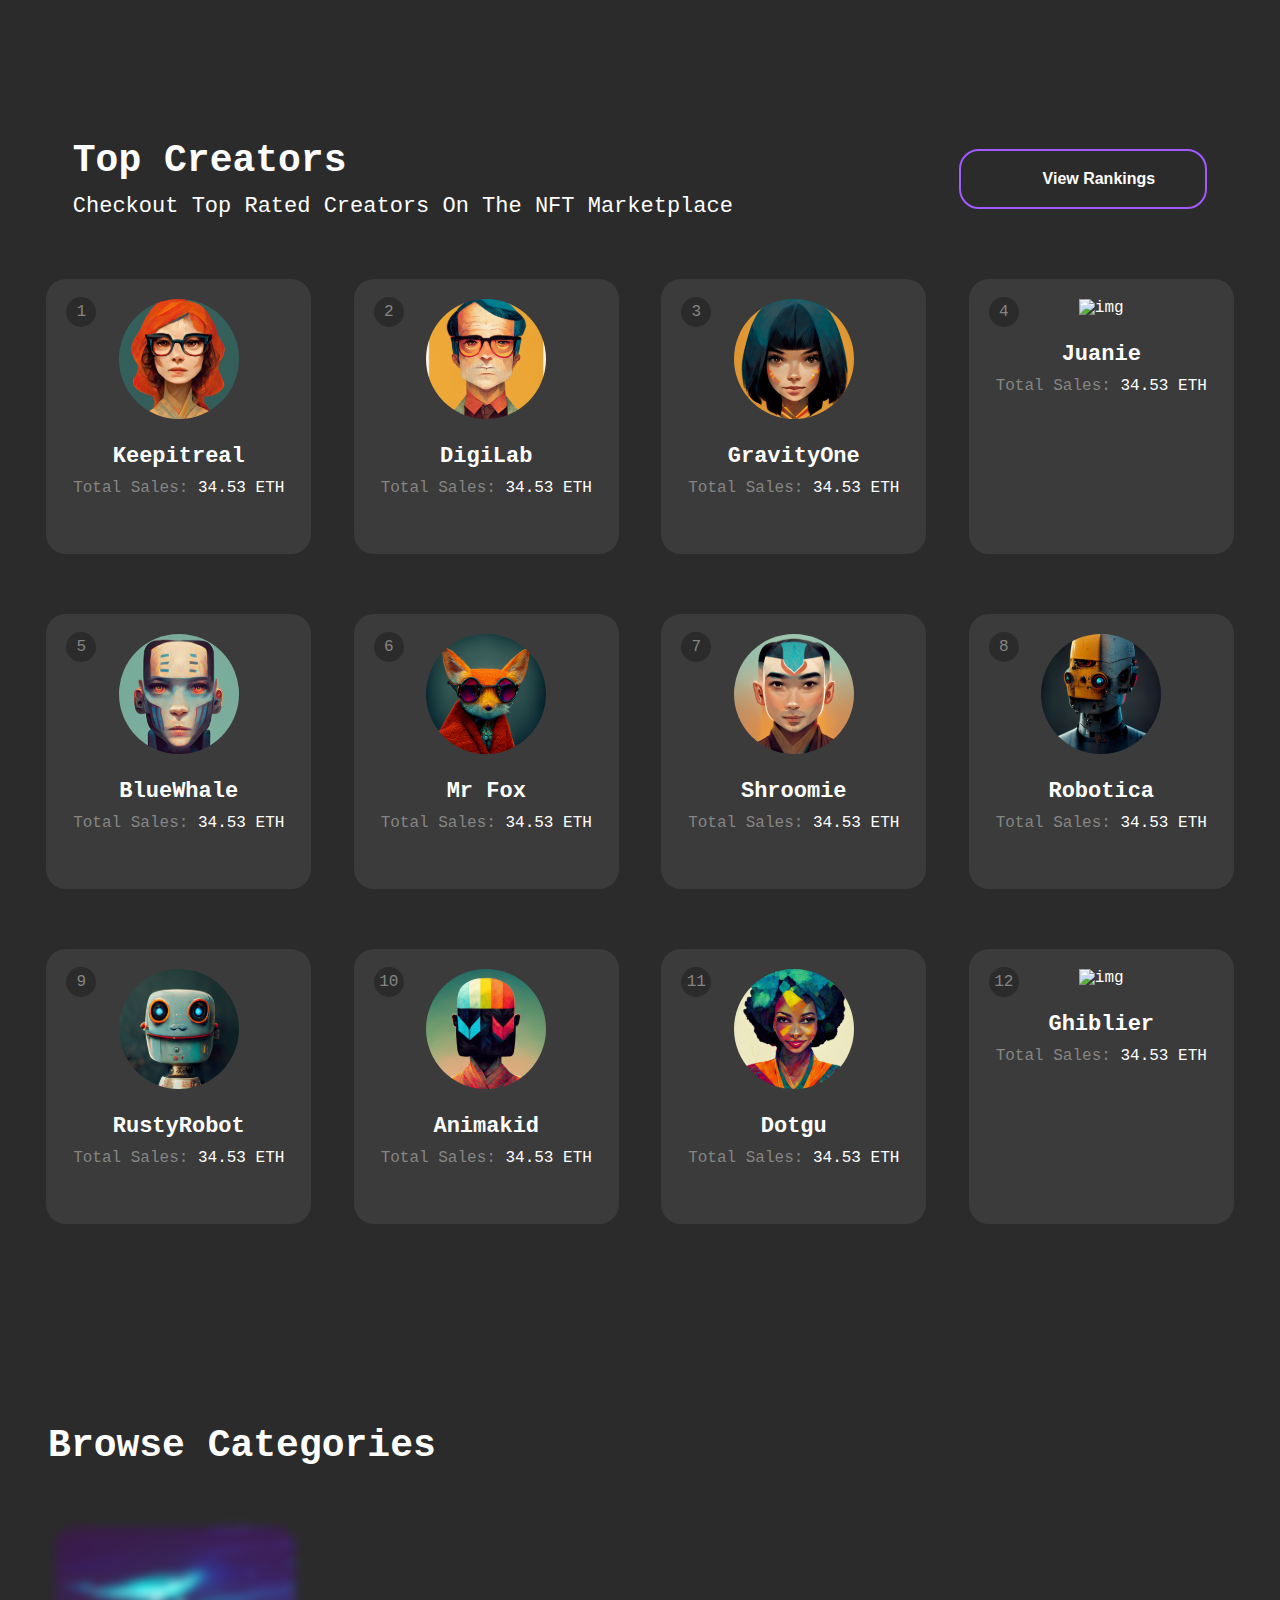
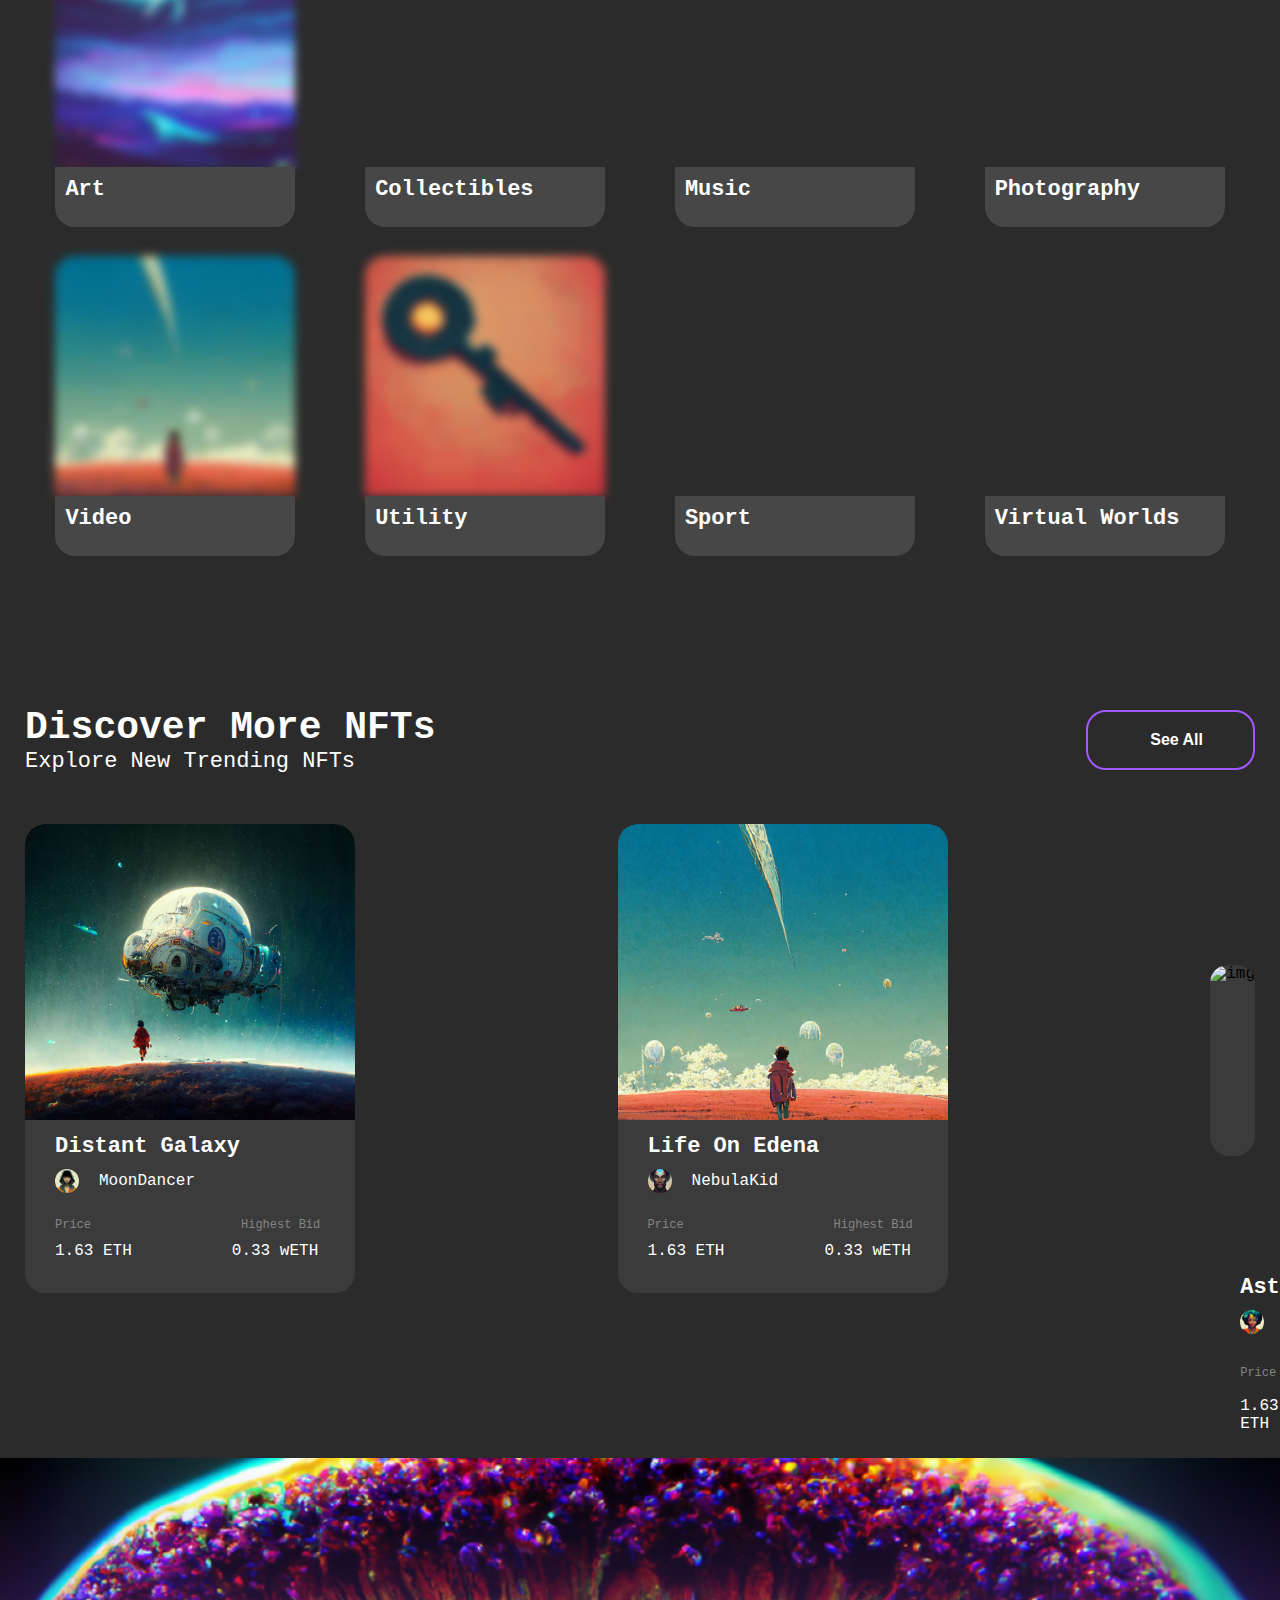
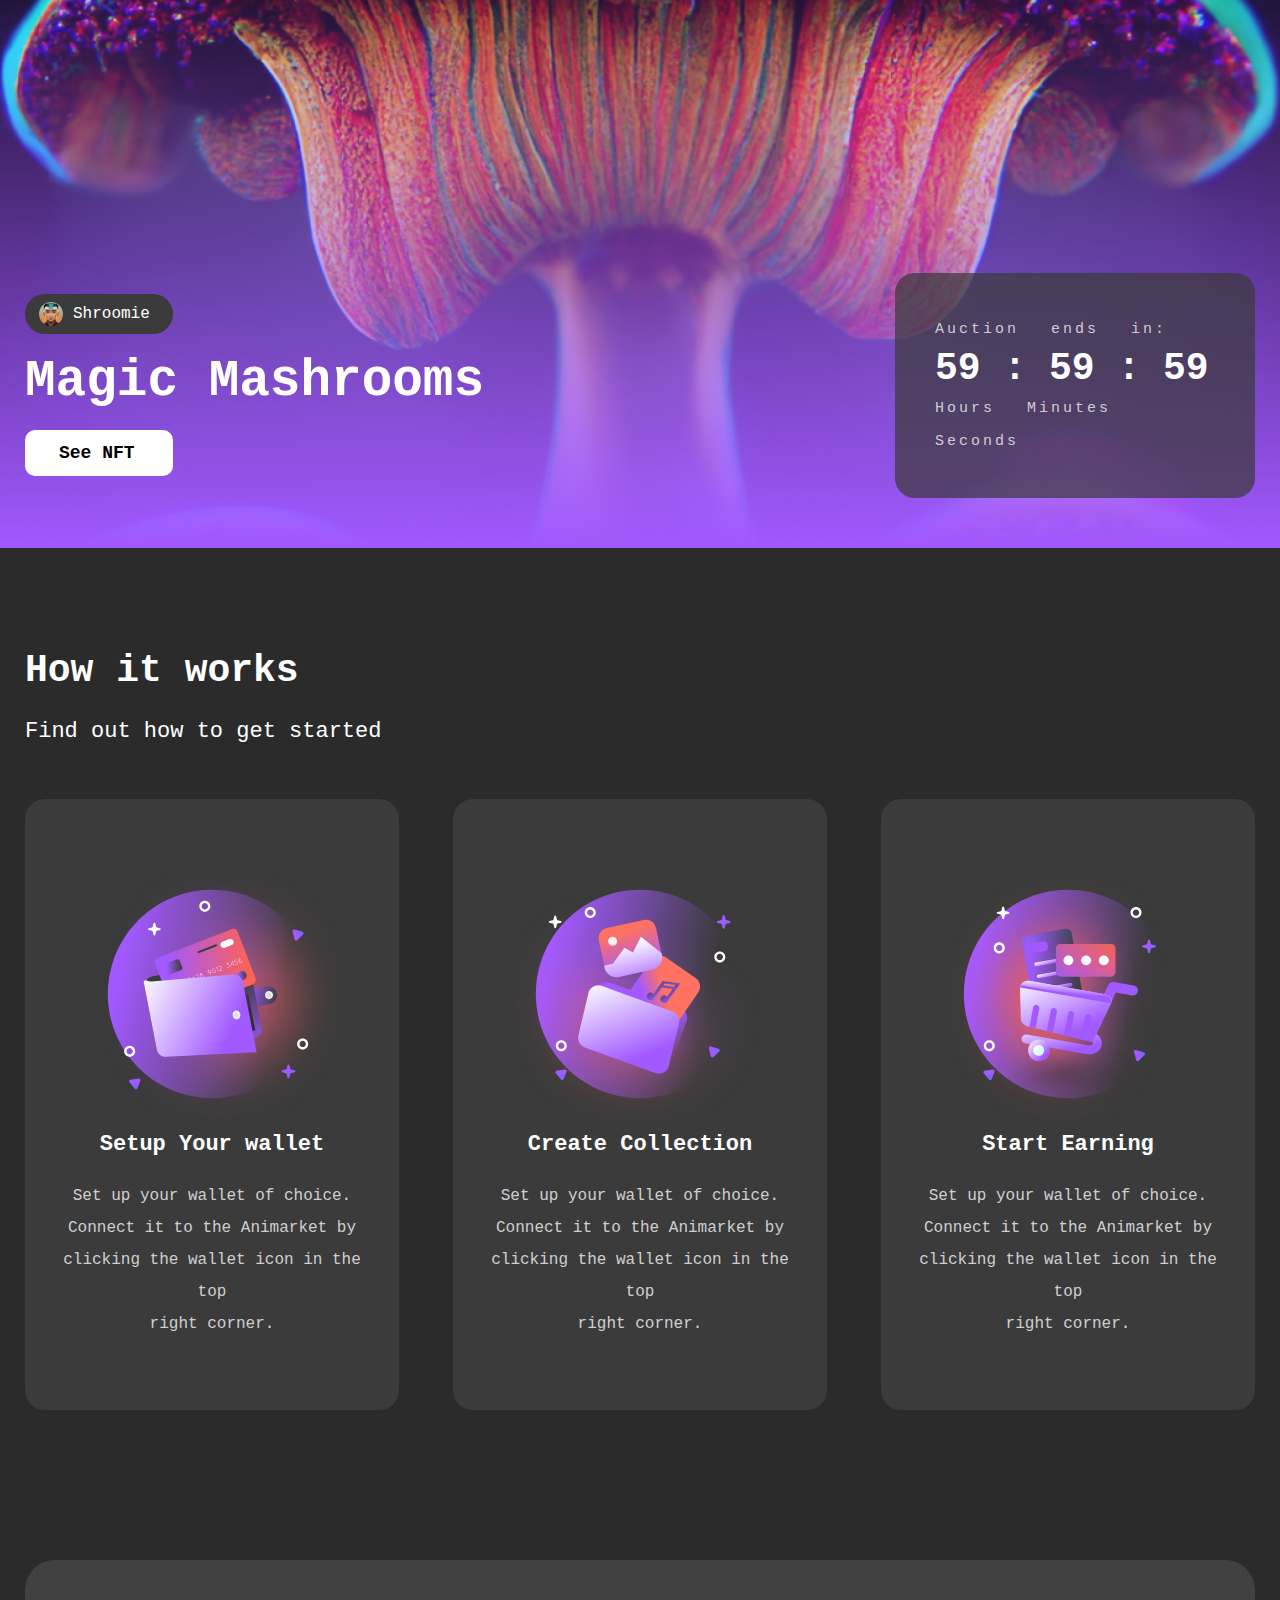
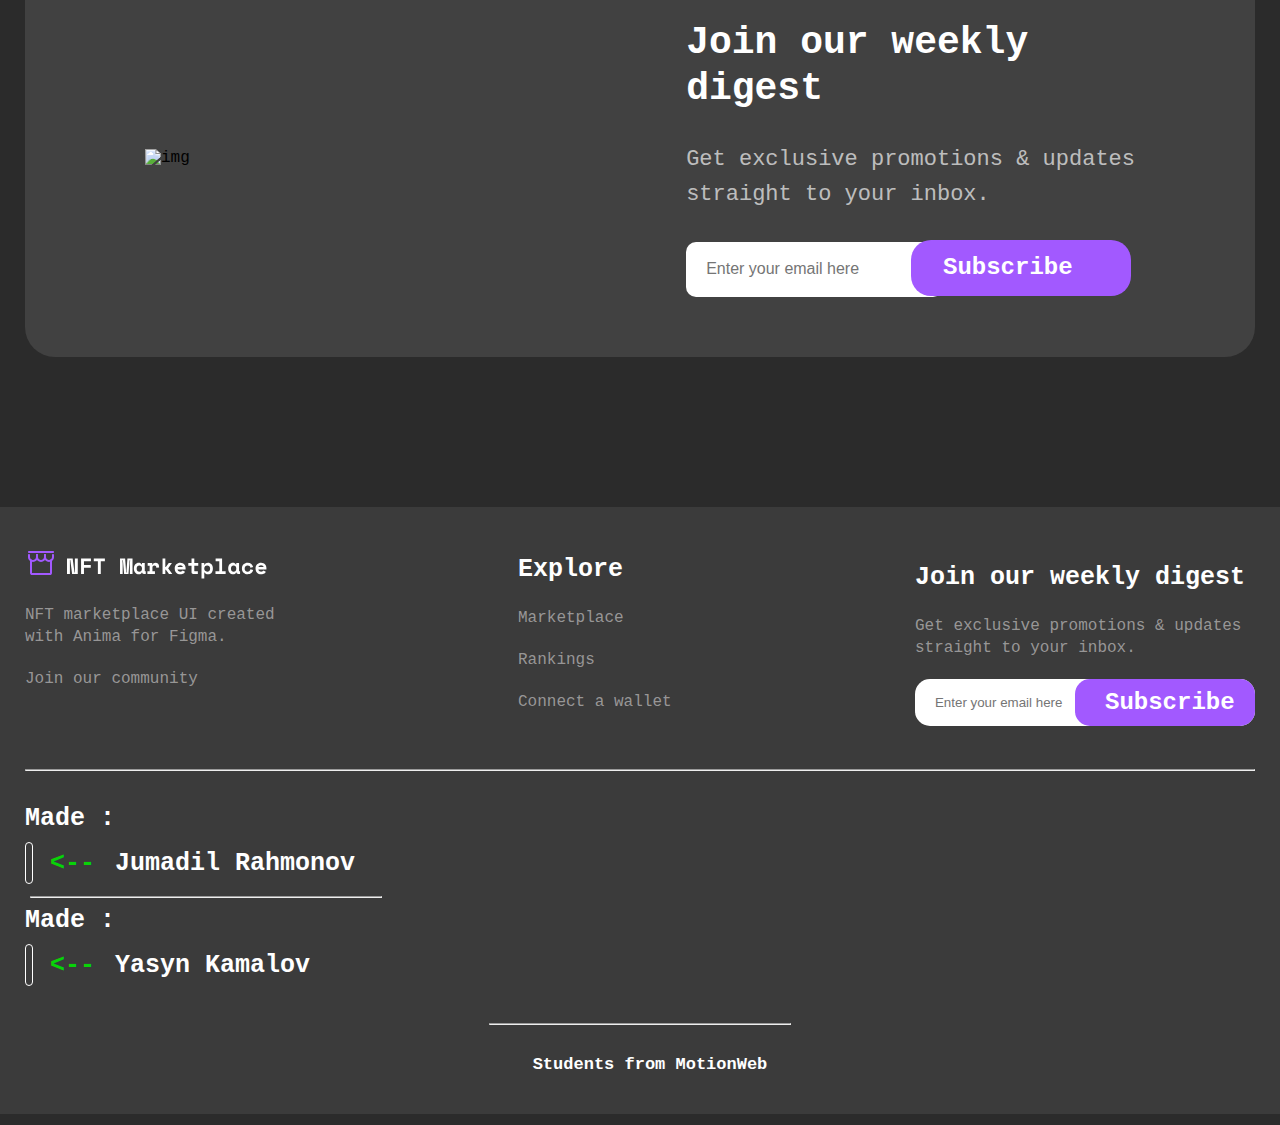
==== commit 3f5de79d: "Merge branch 'branch-master' of https://github.com/YasynKamalov-dev/NFT-Market into section-categori" ====
--- a/index.html
+++ b/index.html
@@ -523,7 +523,75 @@
     <footer id="footer">
         <div class="container">
             <div class="footer">
-                
+                <div class="footer-main">
+
+                    <div class="footer-left">
+                        <div class="footer-logo">
+                            <img src="./img/main-logo.svg" alt="">
+                            <img src="./img/logo-txt.svg" alt="">
+                        </div>
+                        <p>
+                            NFT marketplace UI created <br>
+                             with Anima for Figma.
+                        </p>
+                        <p>Join our community</p>
+                        <div class="footer-icons">
+                            <ion-icon name="logo-discord"></ion-icon>
+                            <ion-icon name="logo-youtube"></ion-icon>
+                            <ion-icon name="logo-twitter"></ion-icon>
+                            <ion-icon name="logo-instagram"></ion-icon>
+                        </div>
+                    </div>
+
+                    <div class="footer-center">
+                        <h1>Explore</h1>
+                        <p>Marketplace</p>
+                        <p>Rankings</p>
+                        <p>Connect a wallet</p>
+                    </div>
+
+                    <div class="footer-right">
+                        <h1>Join our weekly digest</h1>
+                        <p>
+                            Get exclusive promotions & updates <br>
+                             straight to your inbox.
+                        </p>
+                        <div class="footer-input">
+                            <input type="text" placeholder="Enter your email here">
+                            <div class="footer-icon">
+                                <h2>Subscribe</h2>
+                            </div>
+                        </div>
+                    </div>
+
+                </div>
+                <hr>
+                <div class="made">
+                    <h1>Made :</h1>
+                    <div class="jumadil">
+                        <div class="jumadil-icon">
+                            <a href="https://instagram.com/jumadil__kgz?igshid=MzRlODBiNWFlZA==" target="_blank"><ion-icon name="logo-instagram"></ion-icon></a>
+                            <h1><span><--</span>Jumadil Rahmonov</h1>
+                        </div>
+                    </div>
+                    <hr>
+                    <h1>Made :</h1>
+                    <div class="jumadil">
+                        <div class="jumadil-icon">
+                            <a href="https://instagram.com/_.kmlv?igshid=OGQ5ZDc2ODk2ZA==" target="_blank"><ion-icon name="logo-instagram"></ion-icon></a>
+                            <h1><span><--</span>Yasyn Kamalov</h1>
+                        </div>
+                    </div>
+                </div>
+                <div class="motion-m">
+                    <div class="linem">
+                        <hr>
+                    </div>
+                    <div class="motion">
+                        <a href="https://instagram.com/motion_web?igshid=MzRlODBiNWFlZA==" target="_blank"><ion-icon name="logo-instagram"></ion-icon></a>
+                    <h2>Students from MotionWeb</h2>
+                    </div>
+                </div>
             </div>
         </div>
     </footer>
--- a/css/style.css
+++ b/css/style.css
@@ -1097,4 +1097,110 @@
 
 
 
-/* FOOOOOOOOTER ______LAST________ */+/* FOOOOOOOOTER ______LAST________ */
+#footer{
+padding: 40px 0 40px 0;
+gap: 30px;
+background: rgba(59, 59, 59, 1);
+
+}
+.footer-logo{
+    cursor: pointer;
+}
+.footer-main{
+    display: flex;
+    align-items: center;
+    justify-content: space-between;
+}
+.footer p{
+    font-size: 16px;
+font-weight: 400;
+line-height: 22px;
+letter-spacing: 0em;
+text-align: left;
+color: #a9a7a7dc;
+margin: 20px 0px;
+}
+.footer-icons ion-icon {
+     color: #a9a7a7dc ;
+     font-size: 25px;
+     cursor: pointer;
+     margin-right: 10px;
+}
+.footer h1{
+    margin-bottom: 10px;
+font-size: 25px;
+font-weight: 700;
+line-height: 35px;
+letter-spacing: 0em;
+text-align: left;
+color: rgba(255, 255, 255, 1);
+}
+.footer-input{
+    position: relative;
+}
+.footer-input input{
+    border: none;
+    outline: none;
+    width: 250px;
+padding: 16px 70px 16px 20px;
+border-radius: 15px;
+gap: 12px;
+}
+.footer-icon h2{
+    cursor: pointer;
+    width: 100px;
+background: rgba(162, 89, 255, 1);
+padding: 10px 50px 10px 30px;
+color: white;
+border-radius: 15px;
+position: absolute;
+right: 0;
+top: 0;
+}
+.footer hr{
+    margin: 30px 0;
+}
+.jumadil-icon ion-icon{
+    color: rgb(255, 255, 255);
+    font-size: 30px;
+    margin-top: 0px;
+    border: 1px solid white;
+    padding: 3px;
+    border-radius: 20px;
+}
+.jumadil-icon{
+    display: flex;
+    gap: 17px;
+}
+.jumadil-icon span{
+    color: rgb(8, 211, 8);
+    margin-right: 20px;
+}
+.made hr{
+    width: 350px;
+    margin: 5px;
+}
+.motion{
+    display: flex;
+    align-items: center;
+    gap: 20px;
+    justify-content: center;
+}
+.motion-m{
+    display: flex;
+    align-items: center;
+    flex-direction: column;
+    justify-content: center;
+}
+.motion ion-icon{
+    color: white;
+    font-size: 20px;
+}
+.motion h2{
+    color: white;
+    font-size: 17px;
+}
+.linem hr{
+    width: 300px;
+}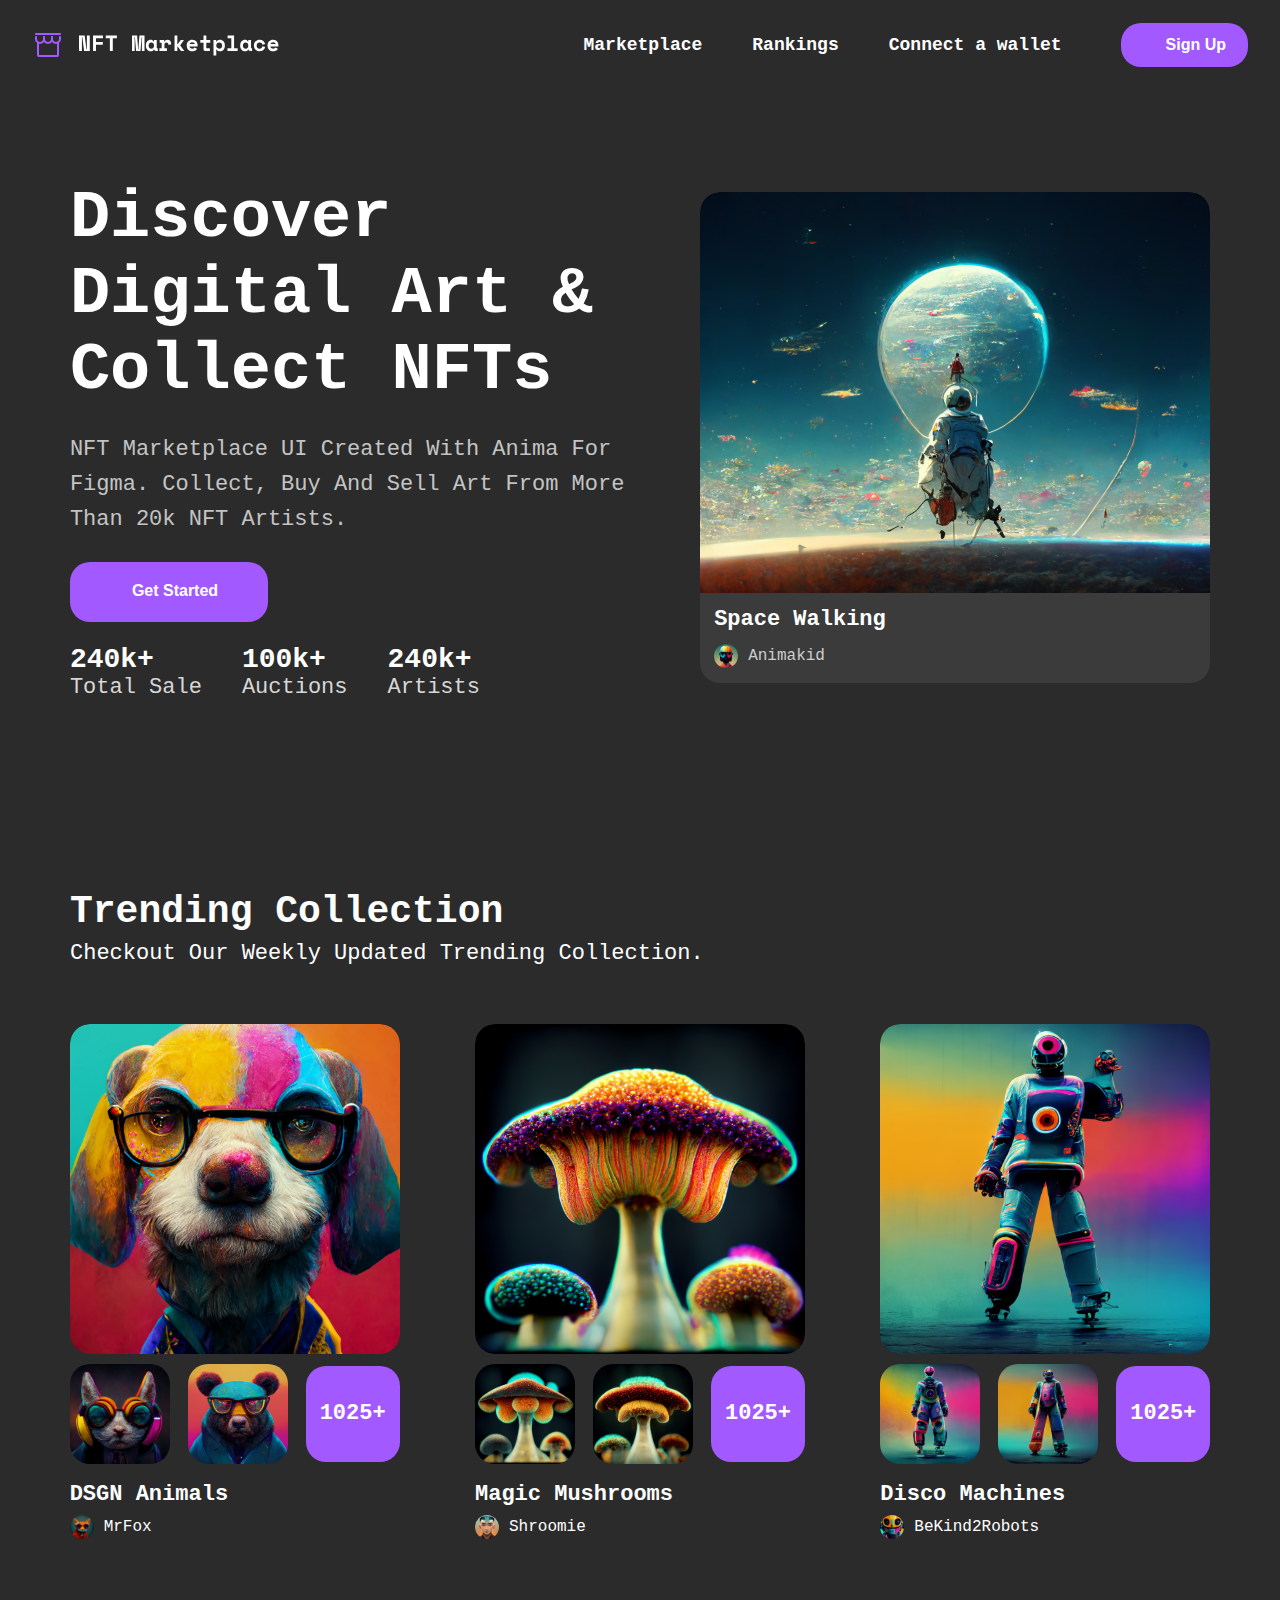
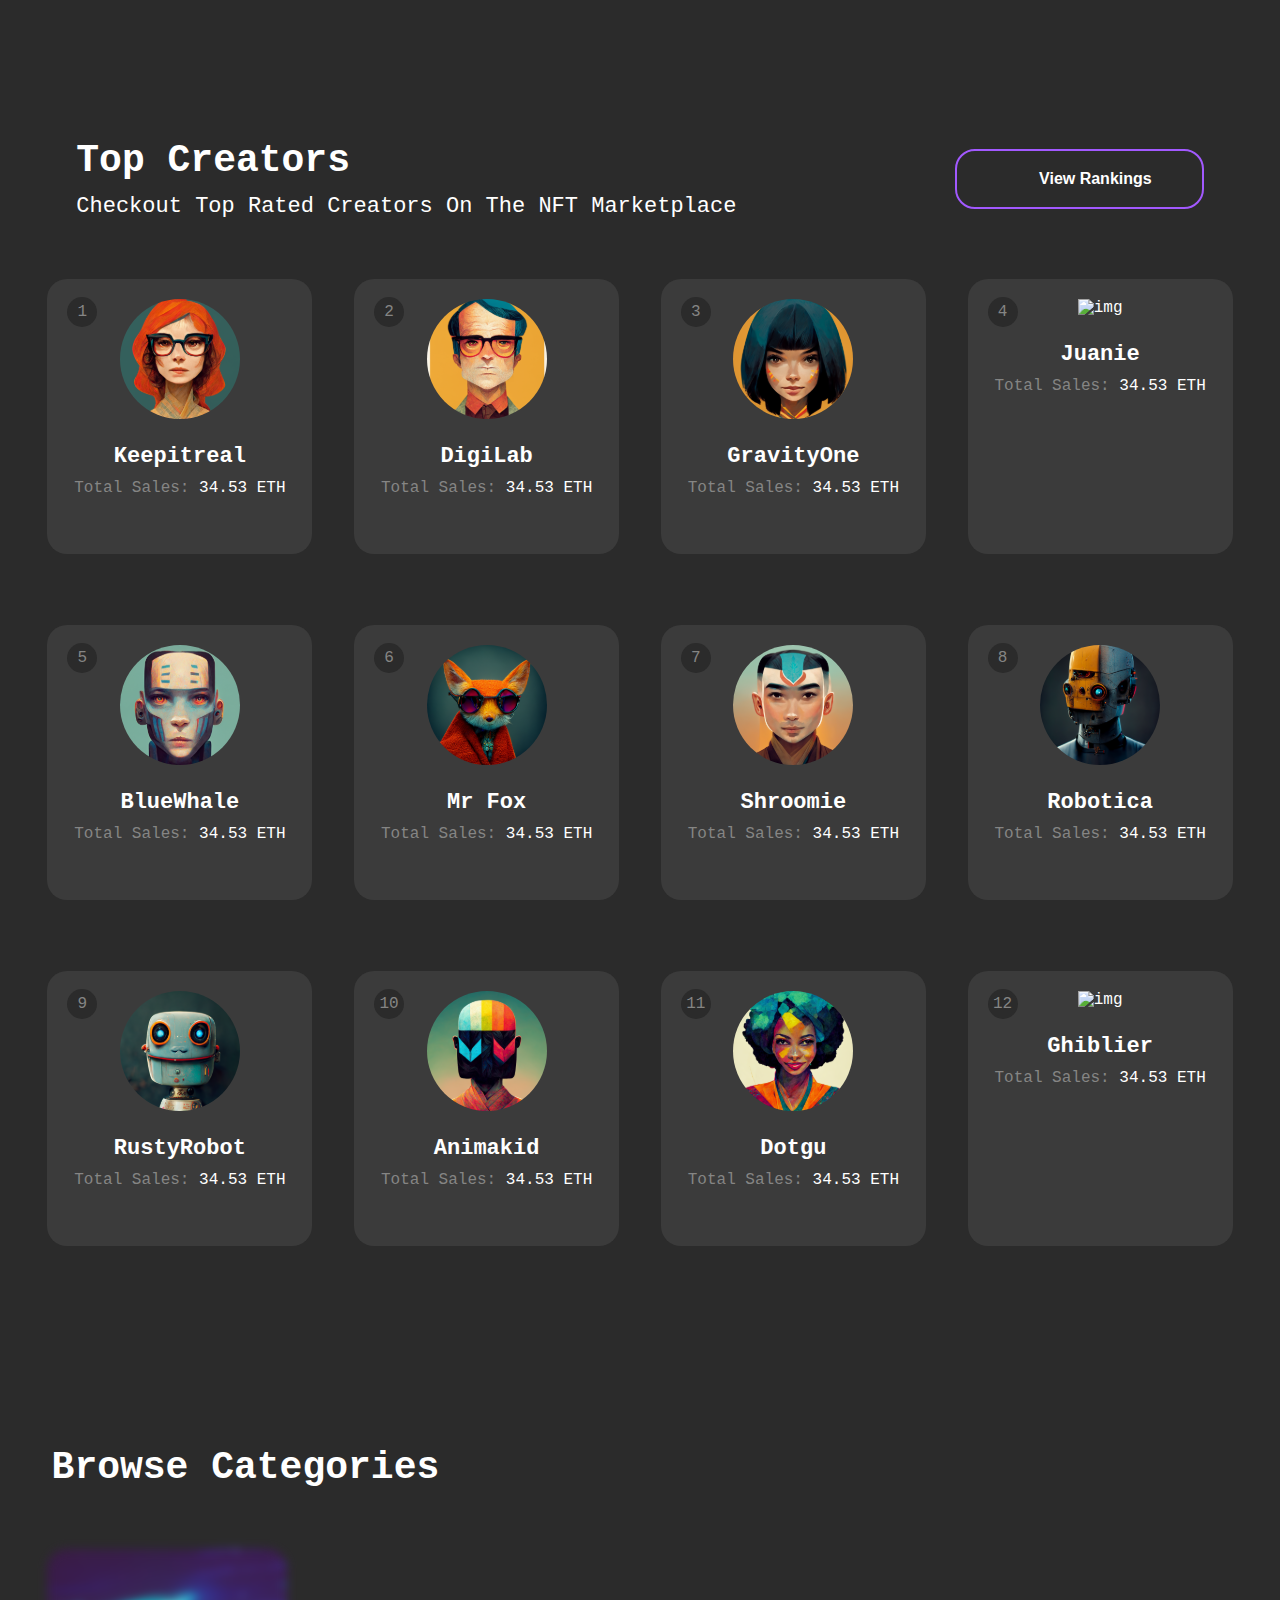
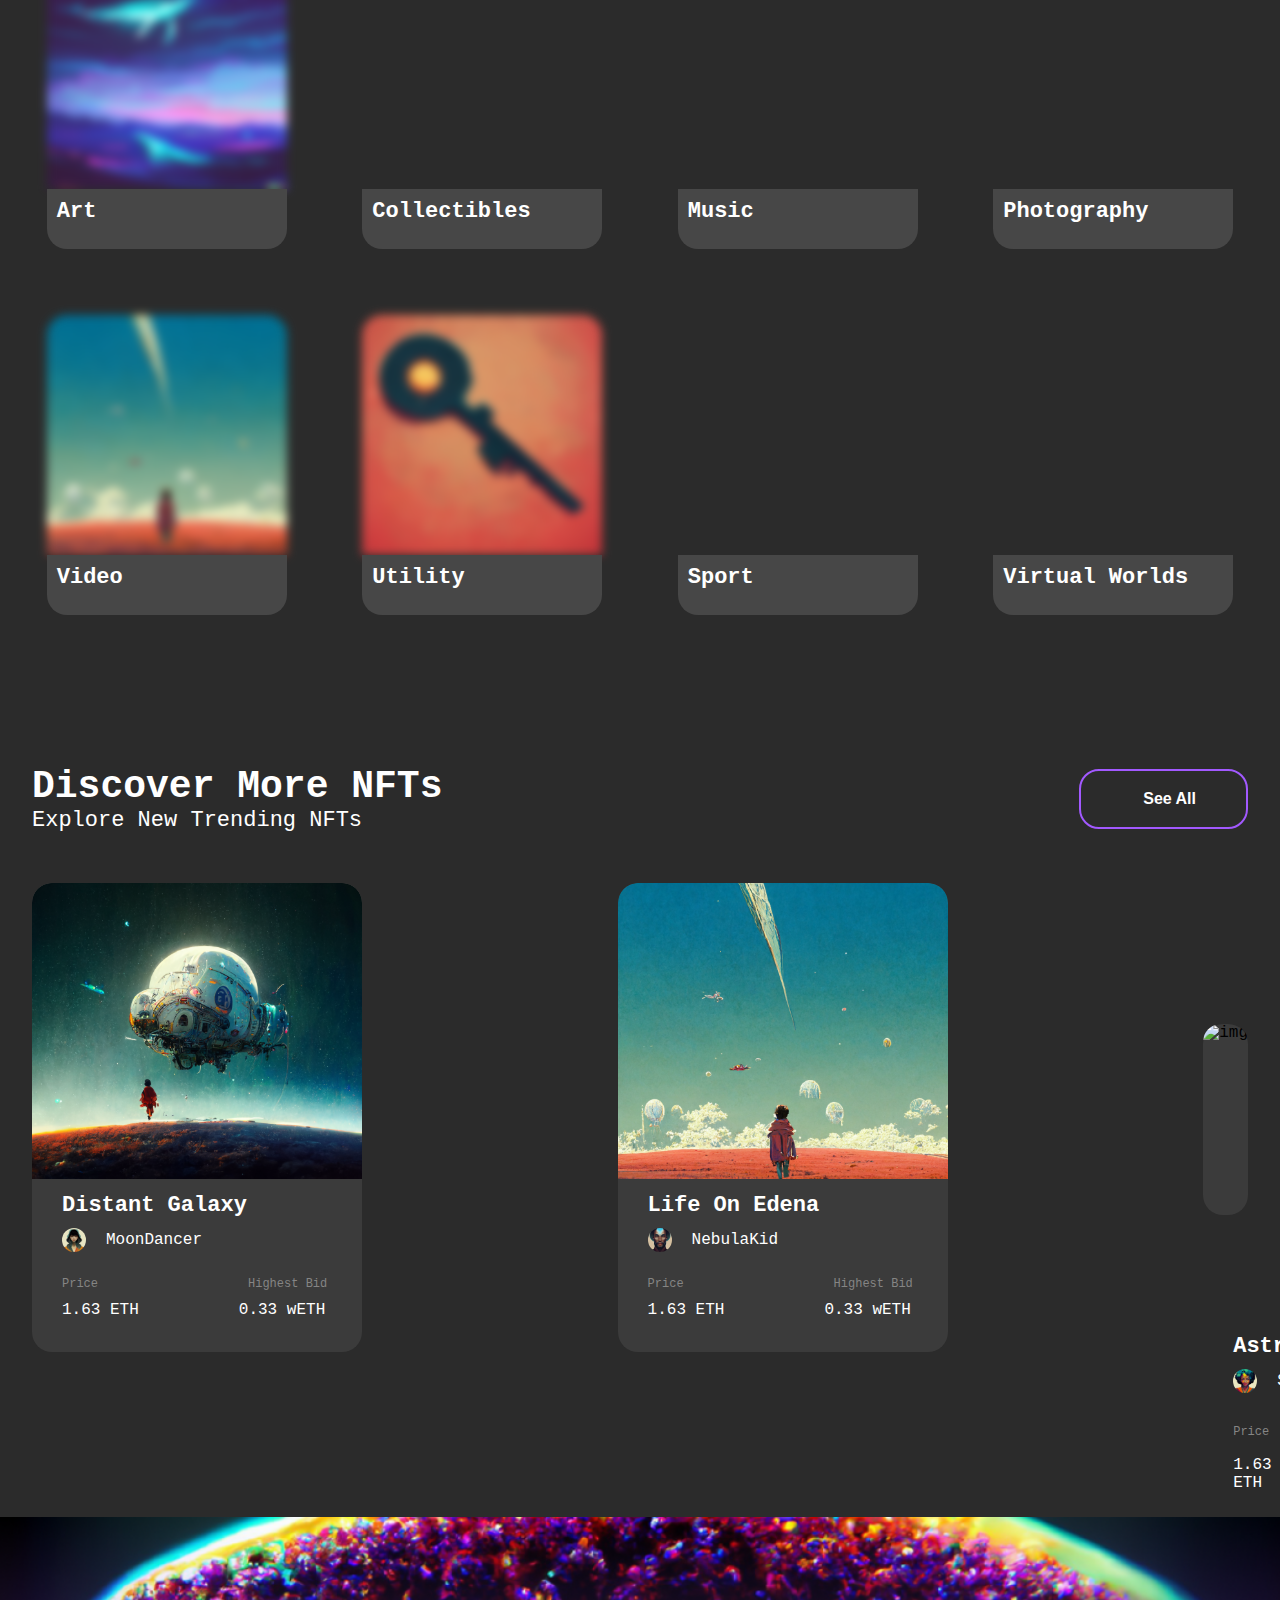
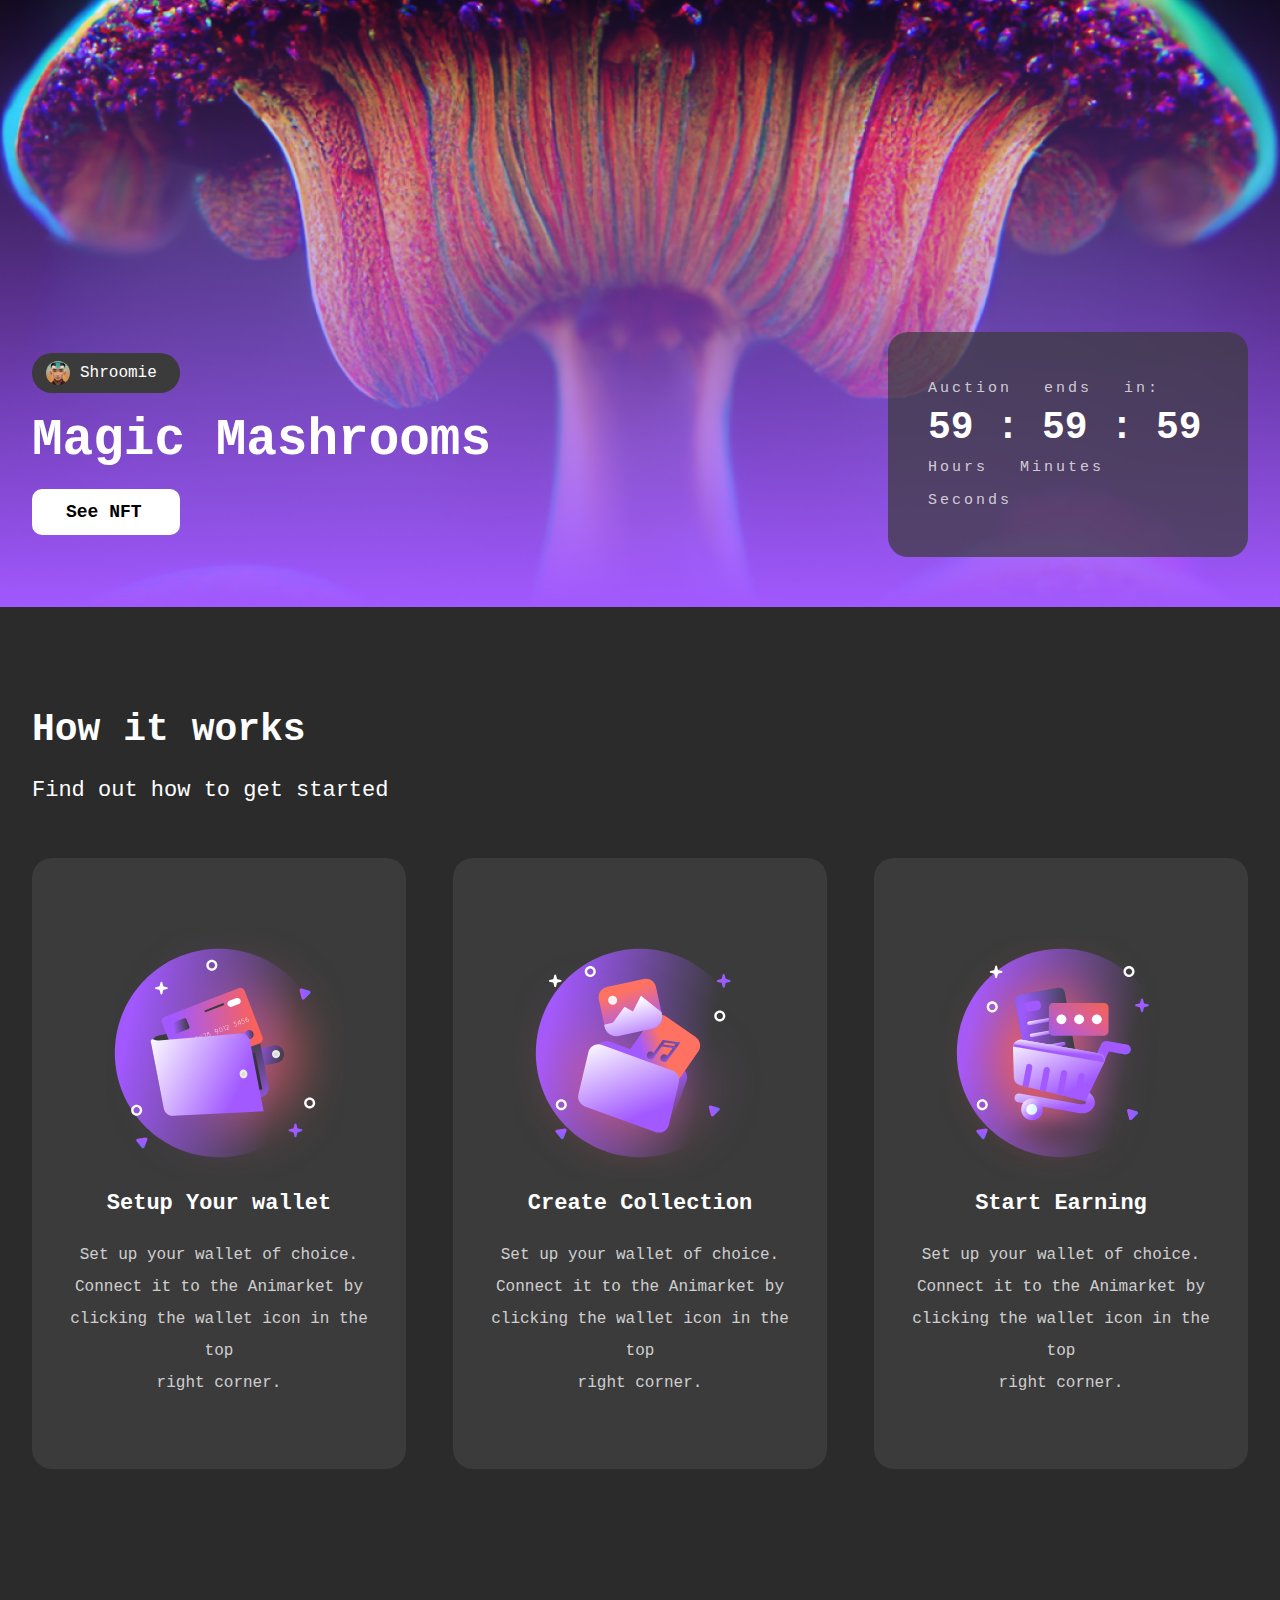
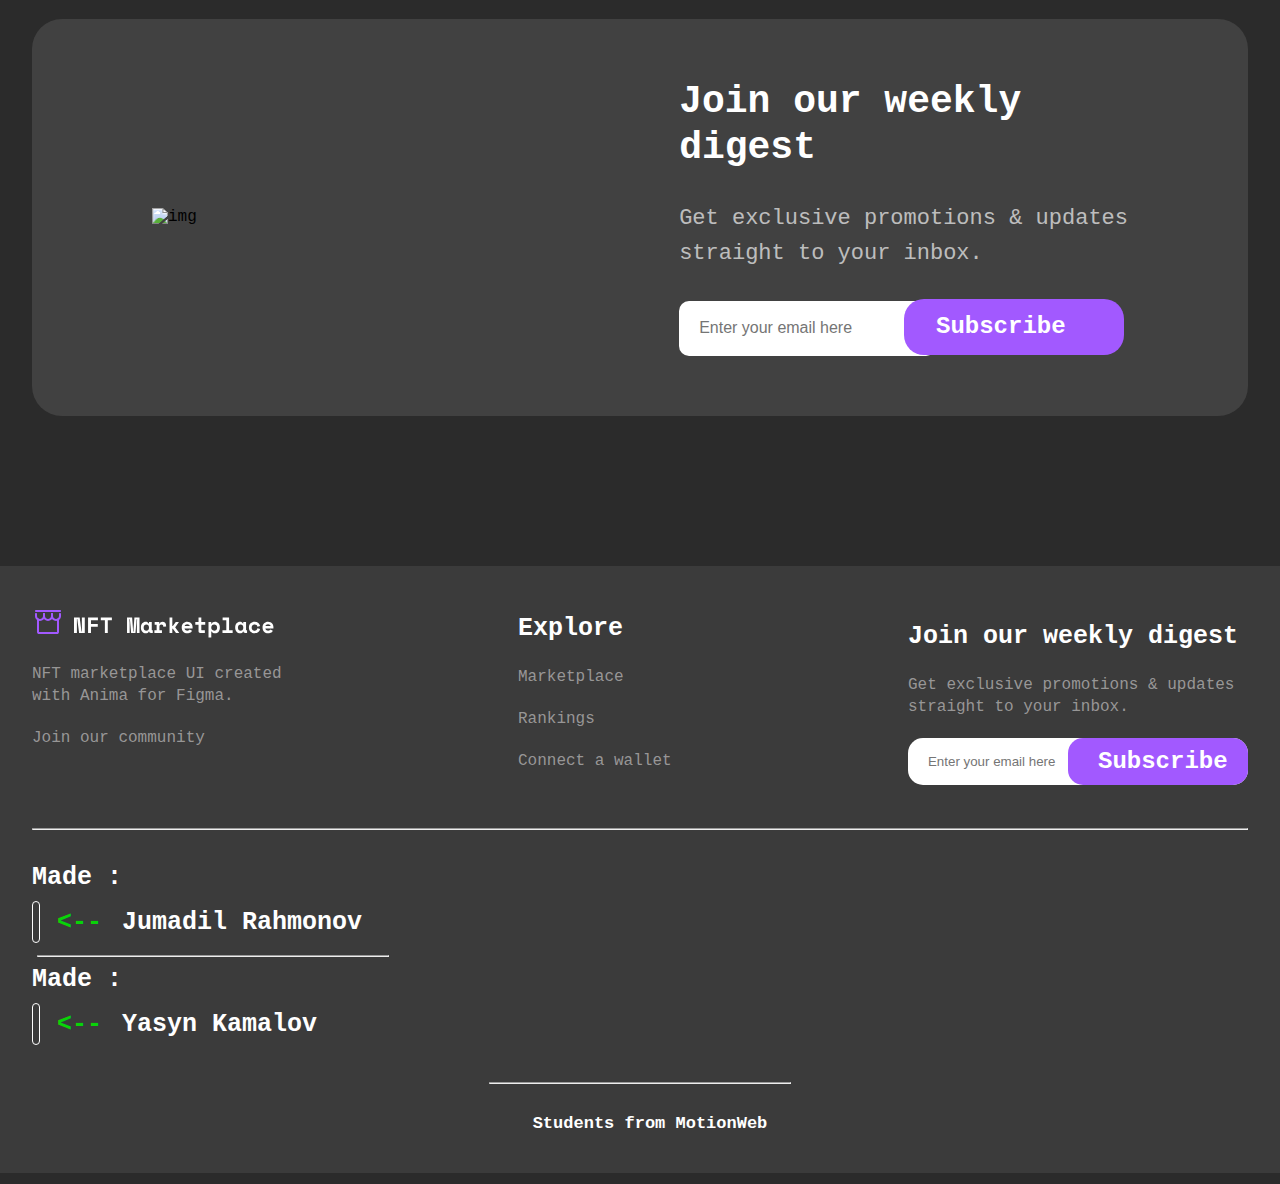
==== commit e49bc505: "Adaptation" ====
--- a/index.html
+++ b/index.html
@@ -10,6 +10,7 @@
     600;700;800;900&display=swap" rel="stylesheet">
     <link href="https://unpkg.com/aos@2.3.1/dist/aos.css" rel="stylesheet">
     <link rel="stylesheet" href="./css/style.css">
+    <link rel="stylesheet" href="./css/media.css">
     <link href="https://fonts.googleapis.com/css2?family=Barlow:wght@200;300
     ;400;500;600;700;800;900&family=Space+Mono:wght@400;700&display=swap" rel="s
     tylesheet">
@@ -21,7 +22,7 @@
             <div class="header">
                 <div class="logo">
                     <img src="./img/main-logo.svg" alt="img">
-                    <img src="./img/logo-txt.svg" alt="">
+                    <img src="./img/logo-txt.svg" alt="" class="l">
                 </div>
                 <div class="header-end">
                     <div class="header-nav">
@@ -528,7 +529,7 @@
                     <div class="footer-left">
                         <div class="footer-logo">
                             <img src="./img/main-logo.svg" alt="">
-                            <img src="./img/logo-txt.svg" alt="">
+                            <img src="./img/logo-txt.svg" alt="" class="l">
                         </div>
                         <p>
                             NFT marketplace UI created <br>
--- a/css/style.css
+++ b/css/style.css
@@ -412,12 +412,9 @@
     background: rgb(235, 102, 6);
     border: none;
     transform: scale(1.1);
-<<<<<<< HEAD
-    transition: .3s;
-=======
-    transition: .4s;
-
->>>>>>> fc5dc60e258ff1cc108e197f65fcb86e0d087b6d
+    transition: .4s;
+
+
 }
 
 .cr-st-right ion-icon {
@@ -1102,6 +1099,7 @@
 padding: 40px 0 40px 0;
 gap: 30px;
 background: rgba(59, 59, 59, 1);
+width: 100%;
 
 }
 .footer-logo{
@@ -1203,4 +1201,4 @@
 }
 .linem hr{
     width: 300px;
-}+}
--- a/css/media.css
+++ b/css/media.css
@@ -0,0 +1,467 @@
+@media(max-width: 1440px){
+    .container{
+        width: 95%;
+    }
+    .itself-categories {
+        gap: 46px;
+    }
+    .cr-blocks {
+    gap: 11px;
+}
+}
+@media (max-width: 1200px){
+    .cr-block-1 {
+        width: 202px;
+        height: 209px;
+    }
+    .work-block {
+        width: 287px; 
+    }
+    .join {
+        padding: 55px 88px;
+    }
+}
+@media(max-width: 1024px){
+    .hero-info h1 {
+        font-size: 36px;
+    }
+    .hero-info .pp {
+        font-size: 15px;
+    }
+    .hero-btn {
+        height: 44px;
+        padding: 0px 19px;
+        gap: 5px;
+    }
+    .hero-main-img .hero-back {
+        width: 390px;
+    }
+    .header-nav {
+        gap: 17px;
+    }
+    .header-end {
+        gap: 28px;
+    }
+    .collection-blocks {
+        flex-wrap: wrap;
+    }
+    .ds-img-1 {
+        width: 293px;
+    }
+    .ds-block-1-down {
+        gap: 6px;
+        top: 280px;
+        left: 18px;
+    }
+    .ds-block-1-down h5 {
+        font-size: 16px;
+    }
+    .magic-right {
+        width: 250px;
+        height: (144px);
+        padding: 8px 40px;
+    }
+    .magic-right h1 {
+        font-size: 37px;
+    }
+    .magic-right p {
+        font-size: 13px;
+    }
+    .magic-left h1 {
+        font-size: 40px;
+    }
+    .work-block img{
+        width: 200px;
+    }
+    .work-block h2 {
+        font-size: 18px;
+        line-height: 21px;
+    }
+    .work-block p {
+        font-size: 13px;
+        line-height: 26px;
+    }
+    .work-block {
+        width: 245px;
+    }
+    .itself-join img{
+        width: 338px;
+    }
+    .join-info h1 {
+        font-size: 28px;
+        line-height: 35px;
+    }
+    .join-info p {
+        font-size: 18px;
+    }
+    .join-input input {
+        padding: 13px 56px 13px 11px;
+    }
+    .join-icon {
+        font-size: 16px;
+        padding: 10px 12px;
+        width: 149px;
+        right: -4px;
+        top: -2px;
+        cursor: pointer;
+    }
+    .footer h1 {
+        font-size: 21px;
+        line-height: 25px;
+    }
+    .made hr {
+        width: 285px;
+        margin: 13px;
+    }
+}
+@media (max-width: 992px){
+    .ds-img-1 {
+        width: 271px;
+        padding-bottom: 131px;
+    }
+    .ds-block-1-down {
+        gap: 0px;
+        top: 260px;
+        left: 10px;
+    }
+    .ds-block-1-down h5 {
+        font-size: 14px;
+        margin-bottom: 10px;
+}
+    
+    .ds-down-center {
+        gap: 9px;
+    }
+    .ds-down-end {
+        gap: 68px;
+    }
+    .ds-down-center-2 {
+        gap: 106px;
+    }
+}
+@media (max-width: 768px){
+    .logo img{
+        width: 22px;
+        gap: 7px;
+    }
+    .logo .l{
+        width: 90px;
+    }
+    .btn {
+        height: 31px;
+        padding: 0px 15px 0 32px;
+        font-size: 10px;
+    }
+    .btn ion-icon{
+        font-size: 16px;
+    }
+    .header-nav a {
+        font-size: 12px;
+        margin-left: 23px;
+    }
+    .hero-main-img .hero-back {
+        width: 323px;
+    }
+    .hero-info h1 {
+        font-size: 21px;
+    }
+    .hero-info .pp {
+        font-size: 12px;
+    }
+    .follow p {
+        font-size: 14px;
+    }
+    .collection h3 {
+        margin-left: 25px;
+        font-size: 26px;
+    }
+    .collection p {
+        margin: 7px 0 8px 27px;
+        font-size: 14px;
+    }
+    .back-dog {
+        width: 270px;
+        height: 269px;
+    }
+    .back-dog:hover {
+        width: 270px;
+        height: 269px;
+    }
+    .mush {
+        width: 270px;
+        height: 269px;
+    }
+    .mush:hover {
+        width: 270px;
+        height: 269px;
+    }
+    .robot-back{
+        width: 270px;
+        height: 269px;
+    }
+    .robot-back:hover{
+        width: 270px;
+        height: 269px;
+    }
+    .types-dogs img {
+        width: 65px;
+    }
+    .types-1025 {
+        width: 40px;
+        height: 3px;
+    }
+    .dog h5 {
+        font-size: 14px;
+    }
+    .collection p {
+        margin: 7px 0 8px 7px;
+        font-size: 13px;
+    }
+    .cr-st-left h3 {
+        font-size: 27px;
+    }
+    .cr-st-left p {
+        font-size: 14px;
+    }
+    .cr-st-right button {
+        height: 52px;
+        padding: 0px 22px;
+        gap: 8px;
+        font-size: 9px;
+    }
+    .cr-blocks img{
+        width: 81px;
+    }
+    .cr-block-1 h3 {
+        font-size: 10px;
+        height: 24px;
+        width: 24px;
+    }
+    .cr-block-1 h5 {
+        font-size: 16px;
+    }
+    .cr-block-1 p {
+        font-size: 11px;
+    }
+    .cr-block-1 span {
+        font-size: 11px;
+    }
+    .cr-block-1 {
+        width: 173px;
+        height: 175px;
+    }
+    .categories-main-txt {
+        gap: 512px;
+    }
+    .categories-main-txt h1 {
+        font-size: 19px;
+    }
+    .categories-block h3 {
+        font-size: 17px;
+    }
+    .ds-start-txt h3 {
+        font-size: 24px;
+    }
+    .ds-start-txt p {
+        font-size: 13px;
+    }
+    .discover-start button {
+        display: flex;
+        height: 48px;
+        padding: 0px 28px;
+        justify-content: center;
+        align-items: center;
+        gap: 11px;
+        border-radius: 20px;
+        border: 2px solid var(--Call-to-Action, #A259FF);
+        color: #FFF;
+        text-align: center;
+        font-size: 12px;
+        font-weight: 600;
+        background: transparent;
+    }
+    .ds-img-1 {
+        width: 193px;
+    }
+    .ds-img-1 {
+        padding-bottom: 85px;
+    }
+    .ds-block-1-down {
+        top: 178px;
+    }
+    .ds-block-1-down h5 {
+        font-size: 8px;
+        margin-bottom: 8px;
+    }
+    .ds-down-center-2 {
+        margin-top: 0px;
+        gap: 96px
+    }
+    .ds-down-center-2 p {
+        font-size: 9px;
+    }
+    .ds-down-center img{
+        width: 16px;
+    }
+    .ds-down-end p {
+        font-size: 10px;
+    }
+    #magic {
+        height: 340px;
+    }
+    #magic:hover {
+        height: 340px;
+    }
+    .shromie img{
+        width: 17px;
+    }
+    .shromie h3 {
+        font-size: 11px;
+       
+    }
+    .shromie {
+        padding: 4px 12px;
+        width: 79px;
+    }
+    .magic-left h1 {
+        font-size: 25px;
+    }
+    .see-nft {
+        width: 63px;
+        padding: 0px 15px;
+    }
+    .see-nft h2 {
+        font-size: 9px;
+    }
+    .magic-left {
+        gap: 0px;
+    }
+    .magic-right p {
+        font-size: 11px;
+        word-spacing: 21px;
+    }
+    .magic-right h1 {
+        font-size: 29px;
+    }
+    .magic-right {
+        width: 216px;
+        padding: 3px 47px;
+    }
+    .work-main h1 {
+        font-size: 25px;
+    
+    }
+    .work-main p {
+        font-size: 13px;
+        margin-top: 0px;
+    }
+    .work-block img {
+        width: 106px;
+    }
+    .work-block h2 {
+        font-size: 12px;
+        line-height: 0px;
+    }
+    .work-block p {
+        font-size: 9px;
+        line-height: 14px;
+    }
+    .work-block {
+        width: 175px;
+        padding: 37px 20px;
+    }
+    .itself-join img {
+        width: 216px;
+    }
+    .join-info h1 {
+        font-size: 16px;
+        line-height: 20px;
+    }
+    .join-info p {
+        font-size: 13px;
+    line-height: 27px;
+    margin: 10px 0p
+    }
+    .join-input input {
+        padding: 11px 59px 10px 11px;
+    }
+    .join-input input::placeholder{
+        font-size: 10px;
+    } 
+    .join-icon {
+        font-size: 9px;
+        padding: 6px 10px;
+        width: 107px;
+        right: -4px;
+        top: 0px;
+        cursor: pointer;
+    }
+    .join {
+        padding: 38px 76px;
+    }
+    .footer-logo img{
+        width: 19px;
+    }
+    .footer-logo .l{
+        width: 115px;
+    }
+    .footer-logo {
+        display: flex;
+        align-items: center;
+        gap: 6px;
+    }
+    .footer h1 {
+        font-size: 13px;
+        line-height: 20px;
+    }
+    .footer p {
+        font-size: 12px;
+        font-weight: 400;
+        line-height: 14px;
+        letter-spacing: 0em;
+        text-align: left;
+        color: #a9a7a7dc;
+        margin: 13px 0px;
+    }
+    .footer-icons ion-icon {
+        font-size: 16px;
+    }
+    .footer-input input {
+        width: 107px;
+        padding: 10px 67px 10px 16px;
+    }
+    .footer-input input::placeholder {
+        font-size: 10px;
+    }
+    .footer-icon h2 {
+        width: 31px;
+        padding: 11px 55px 11px 21px;
+        right: -4px;
+        top: -1px;
+        font-size: 14px;
+    }
+    .jumadil-icon ion-icon {
+        font-size: 13px;
+    }
+    .motion h2 {
+        font-size: 13px;
+    }
+    .motion {
+        gap: 9px;
+    }
+}
+@media (max-width: 1160px){
+    .hero-info h1 {
+        font-size: 35px;}
+        .hero-info .pp {
+            font-size: 17px;
+            line-height: 128%;
+        }
+        .follow p {
+            font-size: 18px;
+        }
+        .hero-main-img .hero-back {
+            width: 390px;
+        }
+    
+}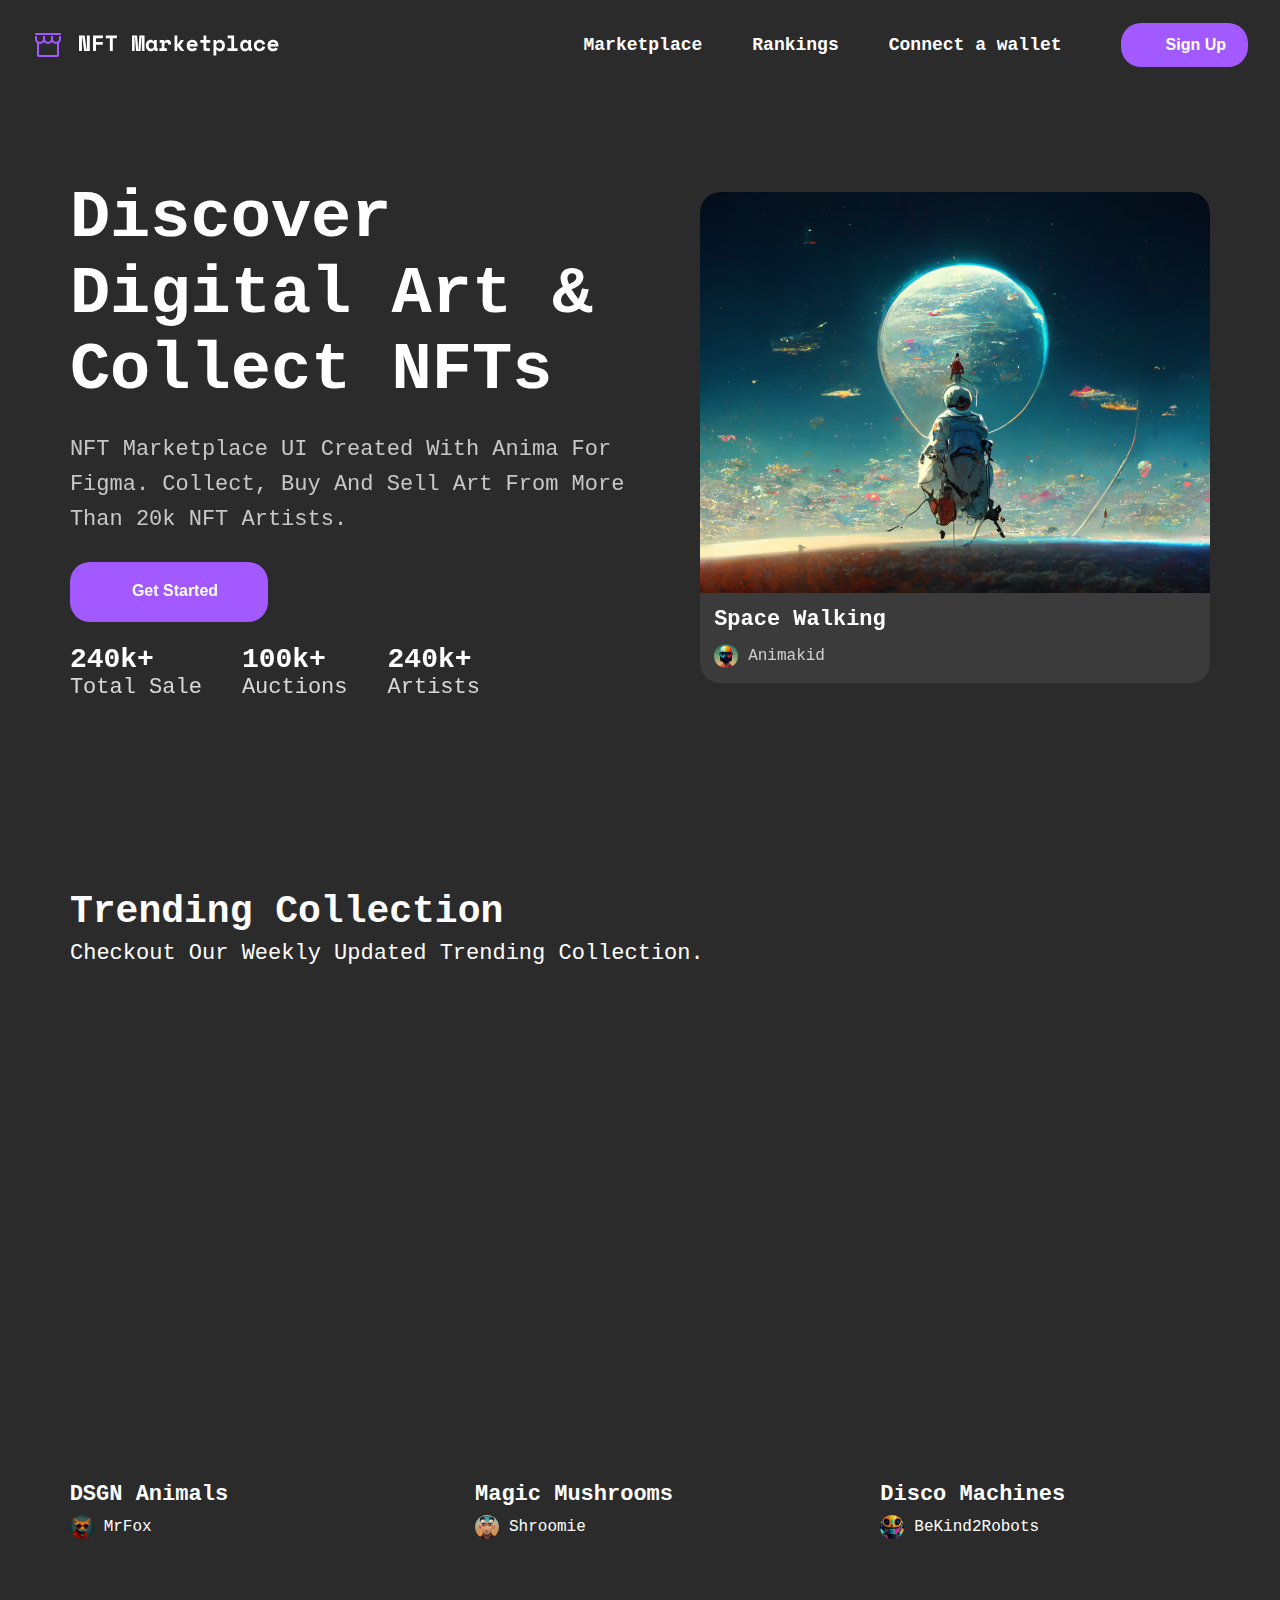
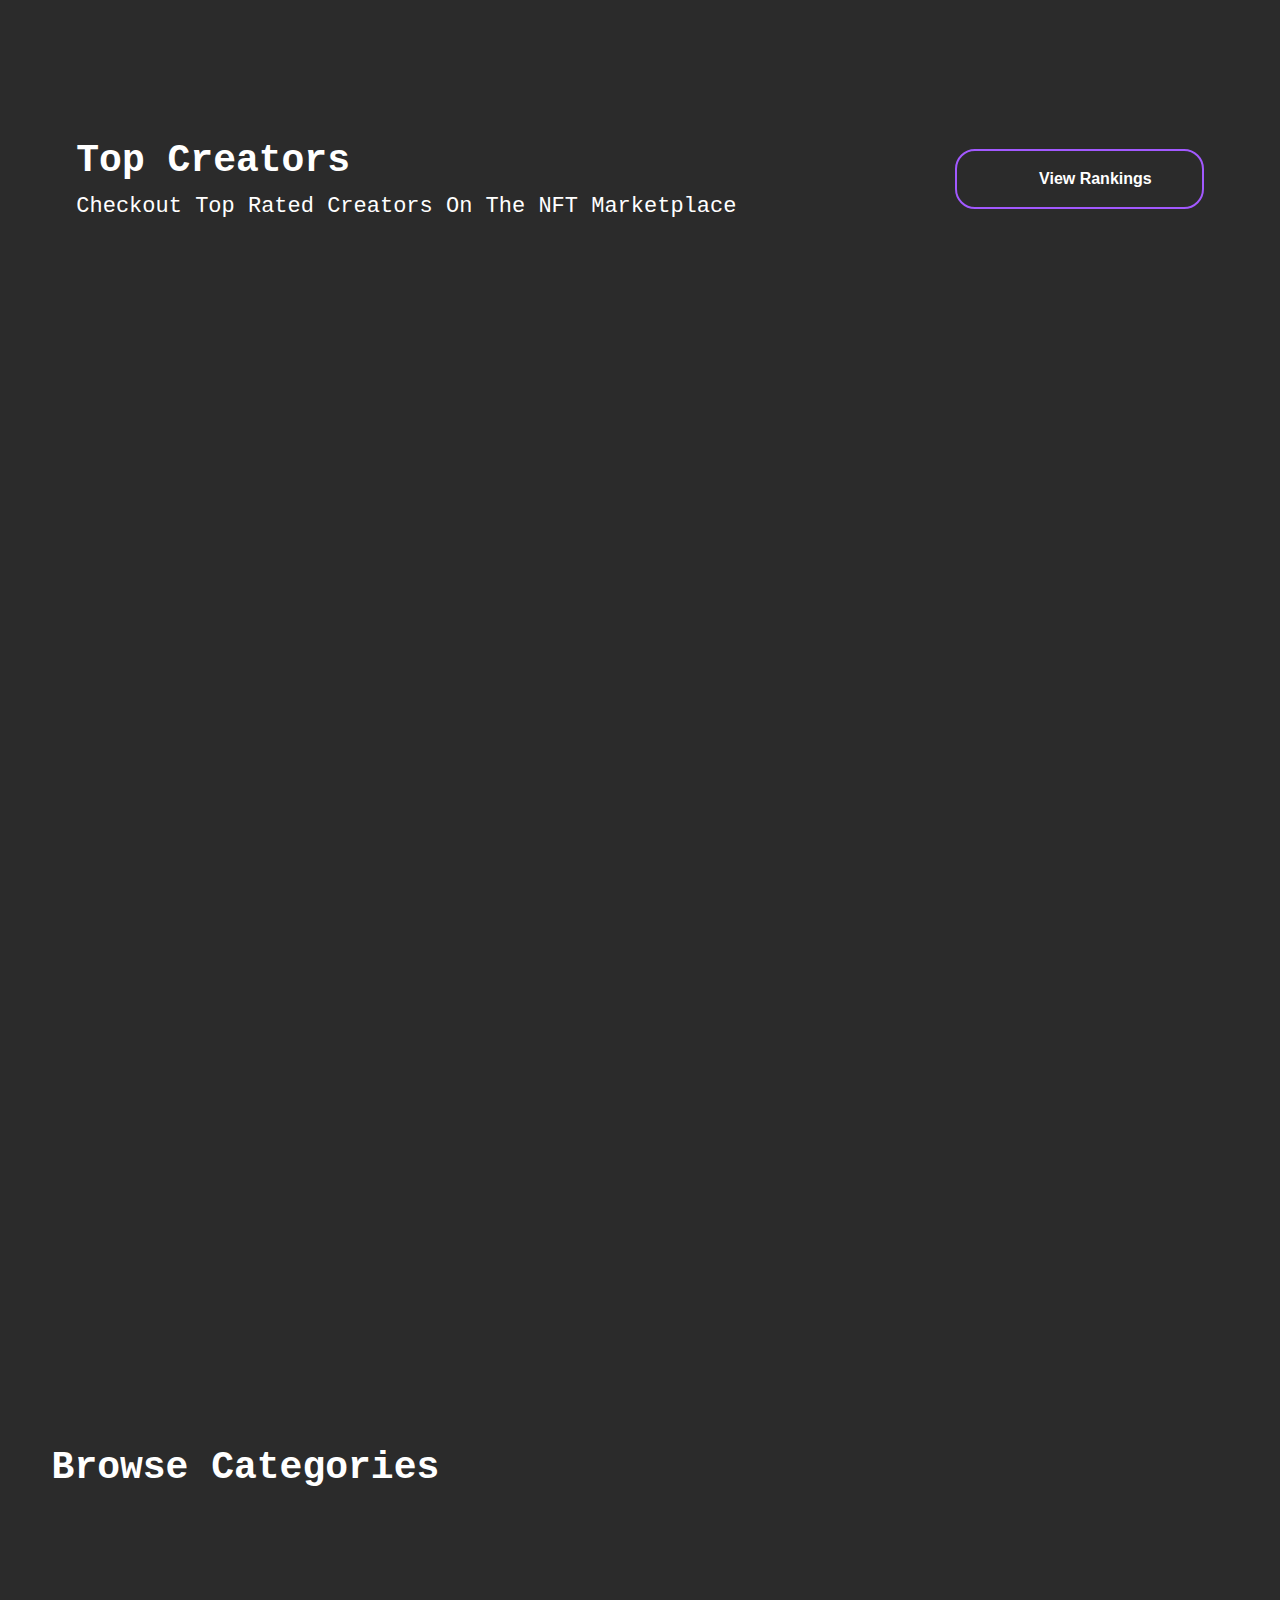
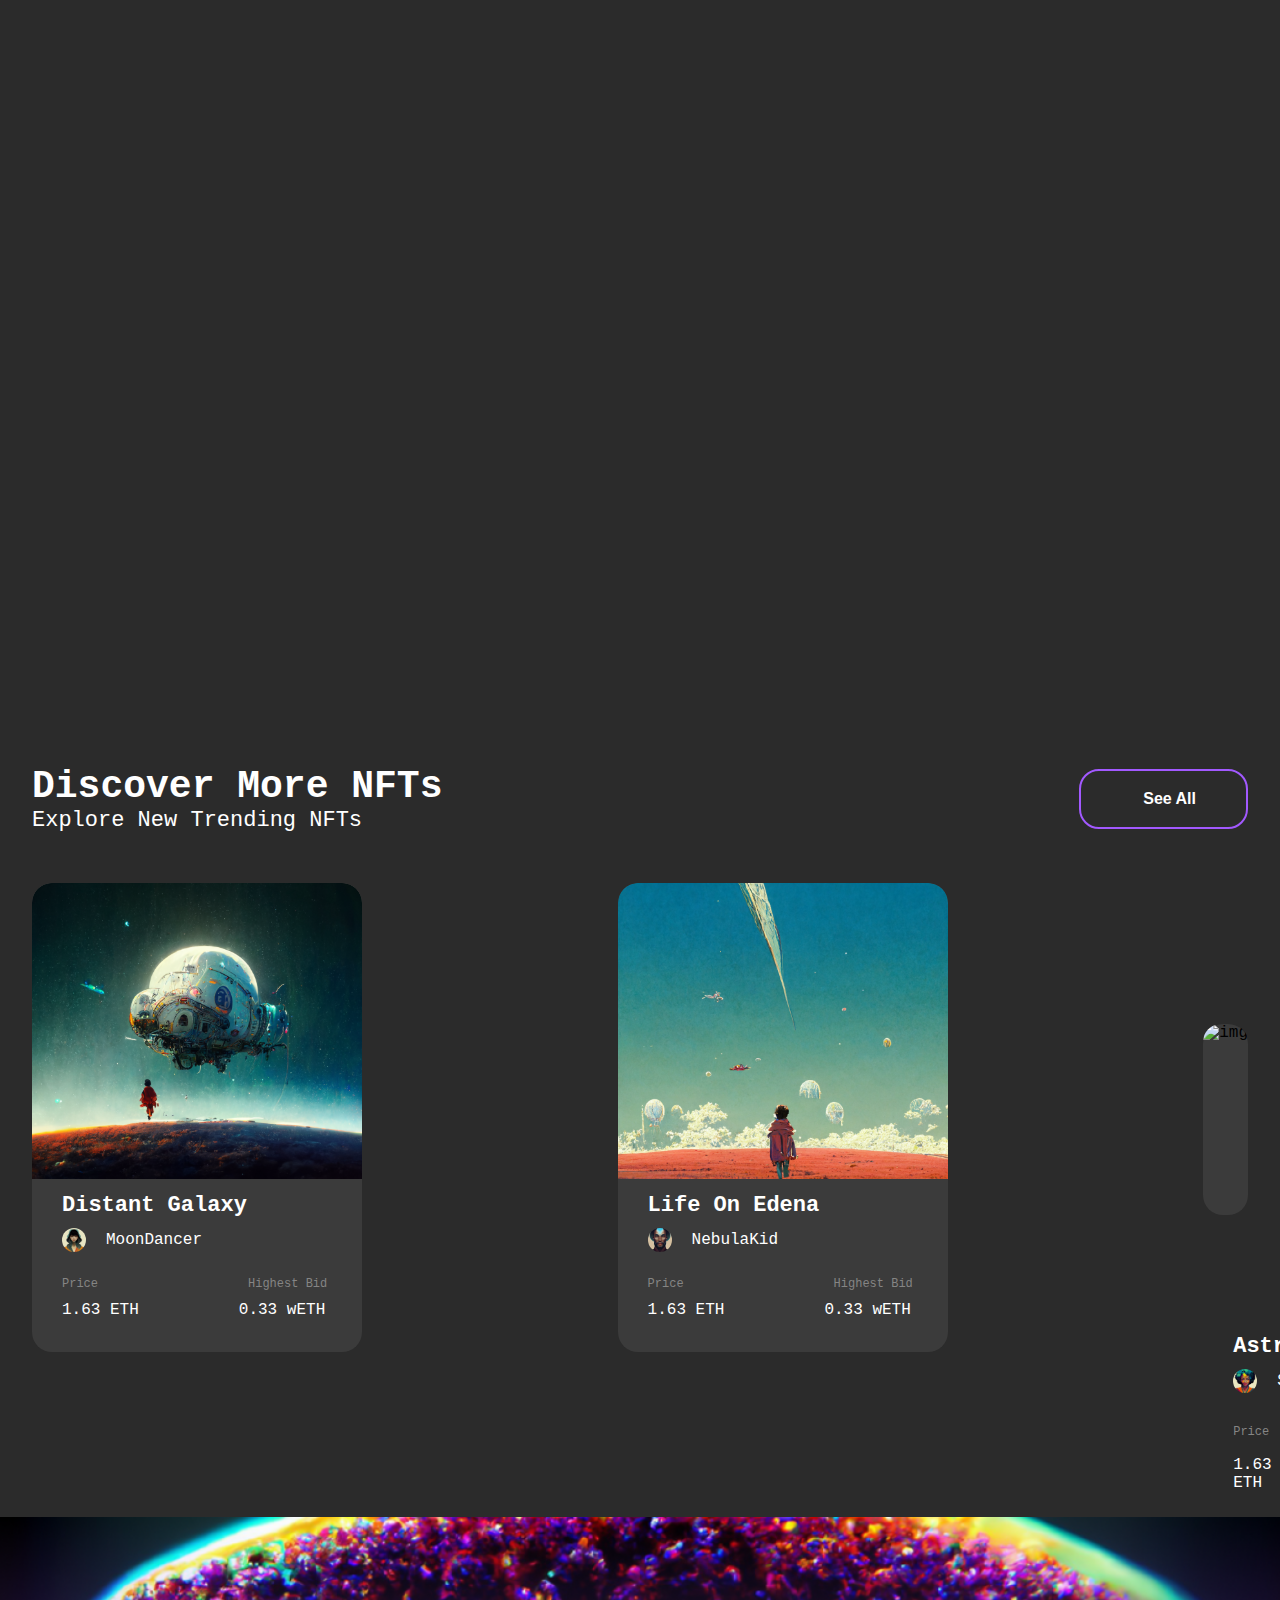
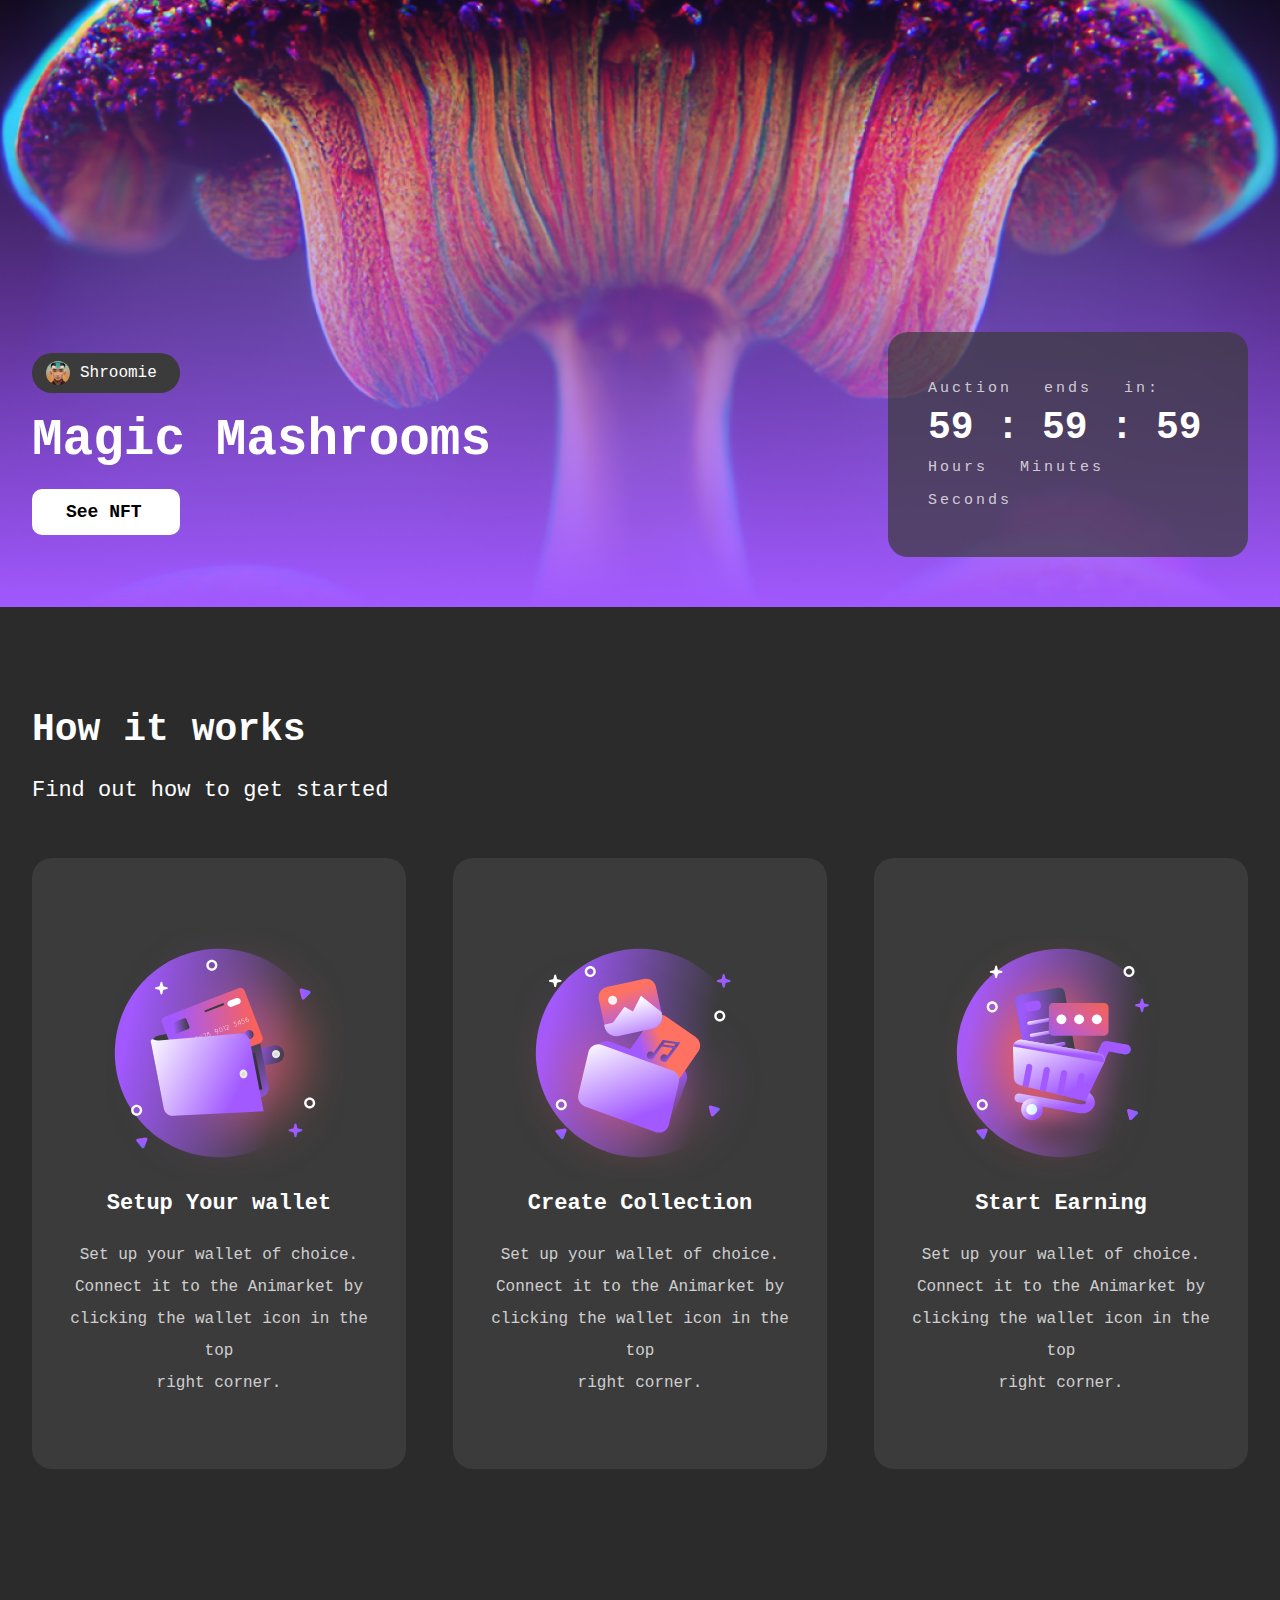
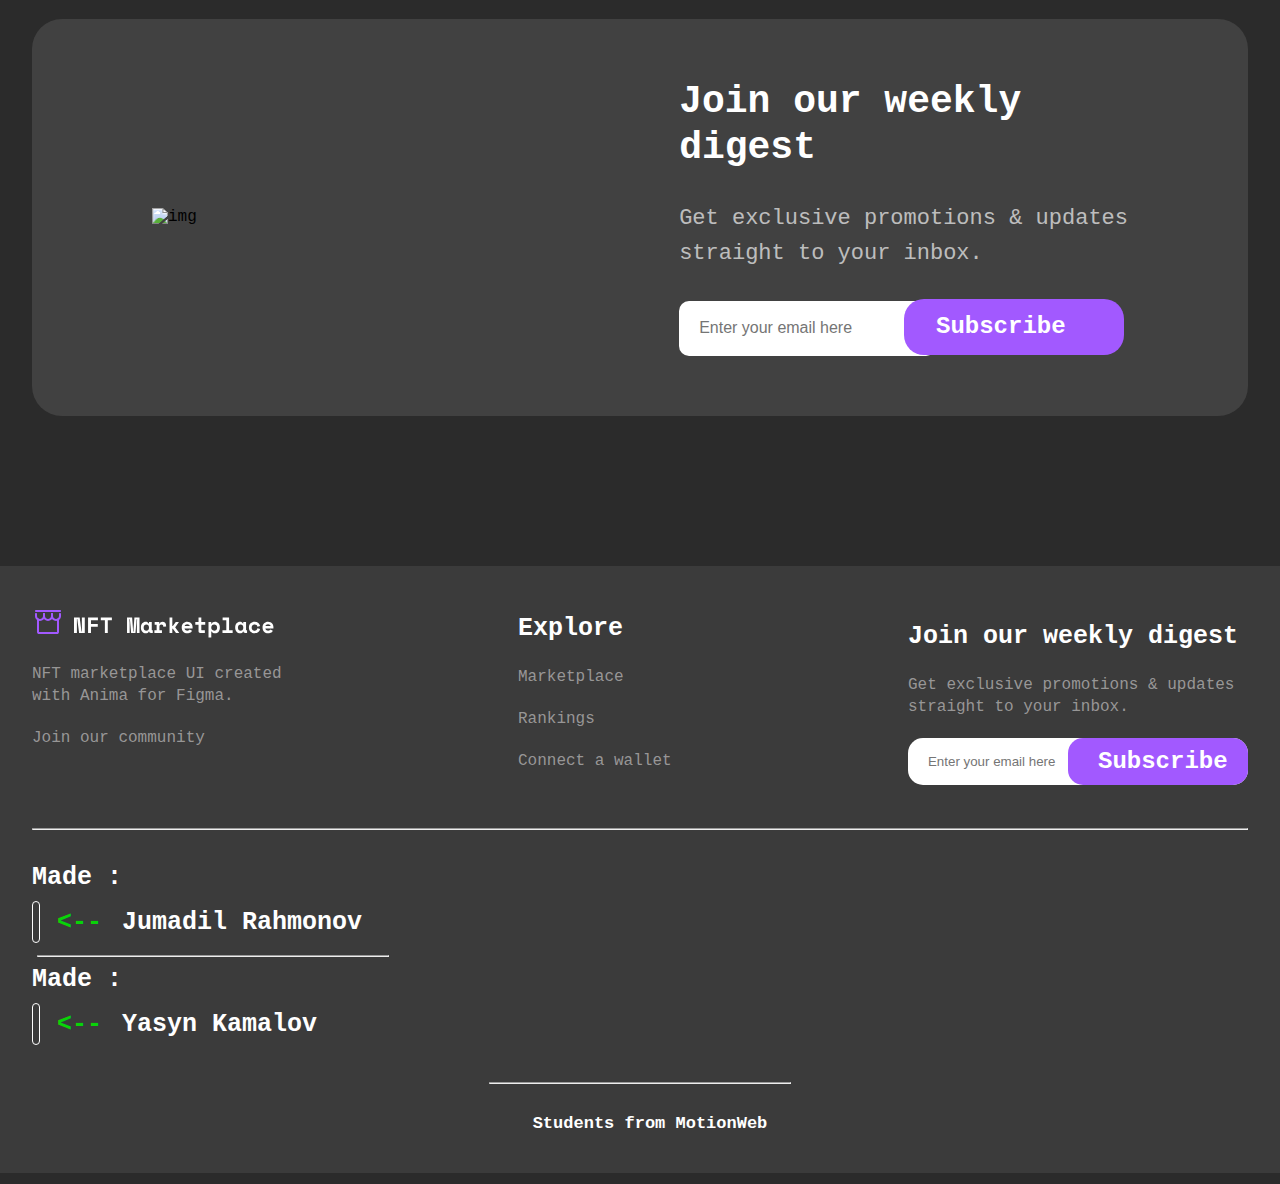
==== commit 3da8c8b2: "animation" ====
--- a/index.html
+++ b/index.html
@@ -46,7 +46,7 @@
         <div class="container">
             <div class="hero">
                 <div class="hero-all-info">
-                    <div class="hero-info">
+                    <div class="hero-info" data-aos="fade-right">
                         <h1>
                             Discover <br>
                              digital art & <br>
@@ -78,7 +78,7 @@
                             </div>
                         </div>
                     </div>
-                    <div class="hero-main-img">
+                    <div class="hero-main-img" data-aos="fade-left">
                         <img src="./img/hero-main.svg" alt="" class="hero-back">
                         <div class="main-img-txt">
                             <h1>Space Walking</h1>
@@ -102,11 +102,11 @@
                 <div class="collection-blocks">
                     <div class="dog">
                         
-                        <div class="back-dog"></div>
-                        <div class="types-dogs">
-                            <img src="./img/dog-2.svg" alt="img">
-                            <img src="./img/dog-3.svg" alt="img">
-                            <div class="types-1025">
+                        <div class="back-dog" data-aos="flip-left"></div>
+                        <div class="types-dogs" >
+                            <img src="./img/dog-2.svg" alt="img" data-aos="flip-left">
+                            <img src="./img/dog-3.svg" alt="img" data-aos="flip-right">
+                            <div class="types-1025" data-aos="flip-left">
                                 <h5>1025+</h5>
                             </div>
                         </div>
@@ -117,9 +117,9 @@
                    </div>
                     </div>
 
-                    <div class="dog">
-                        <div class="mush"></div>
-                        <div class="types-dogs">
+                    <div class="dog" >
+                        <div class="mush" data-aos="flip-right"></div>
+                        <div class="types-dogs" data-aos="flip-right">
                             <img src="./img/mushroom-2.svg" alt="img">
                             <img src="./img/mushroom-3.svg" alt="img">
                             <div class="types-1025">
@@ -134,8 +134,8 @@
                     </div>
 
                     <div class="dog">
-                        <div class="robot-back"></div>
-                        <div class="types-dogs">
+                        <div class="robot-back" data-aos="flip-left"></div>
+                        <div class="types-dogs" data-aos="flip-right">
                             <img src="./img/robot-2.svg" alt="img">
                             <img src="./img/robot-3.svg" alt="img">
                             <div class="types-1025">
@@ -173,16 +173,16 @@
                  </div>
  
                      <div class="cr-blocks">
-                         <div class="cr-block-1">
+                         <div class="cr-block-1" data-aos="flip-right">
                           <img src="./img/cr-img.svg" alt="img">
-                      <div class="cr-block-1-txt">
+                      <div class="cr-block-1-txt" >
                          <h5>Keepitreal</h5>
                          <p>Total Sales: <span>34.53 ETH</span></p>
                       </div>
                       <h3>1</h3>
                          </div>
  
-                         <div class="cr-block-1">
+                         <div class="cr-block-1" data-aos="flip-right">
                              <img src="./img/cr-img-2.svg" alt="img">
                          <div class="cr-block-1-txt">
                             <h5>DigiLab</h5>
@@ -191,7 +191,7 @@
                          <h3>2</h3>
                             </div>
  
-                            <div class="cr-block-1">
+                            <div class="cr-block-1" data-aos="flip-right">
                              <img src="./img/cr-img-3.svg" alt="img">
                          <div class="cr-block-1-txt">
                             <h5>GravityOne</h5>
@@ -200,7 +200,7 @@
                          <h3>3</h3>
                             </div>
  
-                            <div class="cr-block-1">
+                            <div class="cr-block-1" data-aos="flip-right">
                              <img src="./img/cr-img-4.svg" alt="img">
                          <div class="cr-block-1-txt">
                             <h5>Juanie</h5>
@@ -209,7 +209,7 @@
                          <h3>4</h3>
                             </div>
  
-                            <div class="cr-block-1">
+                            <div class="cr-block-1" data-aos="flip-right">
                              <img src="./img/cr-img-5.svg" alt="img">
                          <div class="cr-block-1-txt">
                             <h5>BlueWhale</h5>
@@ -218,7 +218,7 @@
                          <h3>5</h3>
                             </div>
  
-                            <div class="cr-block-1">
+                            <div class="cr-block-1" data-aos="flip-right">
                              <img src="./img/cr-img-6.svg" alt="img">
                          <div class="cr-block-1-txt">
                             <h5>mr fox</h5>
@@ -227,7 +227,7 @@
                          <h3>6</h3>
                             </div>
  
-                            <div class="cr-block-1">
+                            <div class="cr-block-1" data-aos="flip-right">
                              <img src="./img/cr-img-7.svg" alt="img">
                          <div class="cr-block-1-txt">
                             <h5>Shroomie</h5>
@@ -236,7 +236,7 @@
                          <h3>7</h3>
                             </div>
  
-                            <div class="cr-block-1">
+                            <div class="cr-block-1" data-aos="flip-right">
                              <img src="./img/cr-img-8.svg" alt="img">
                          <div class="cr-block-1-txt">
                             <h5>robotica</h5>
@@ -245,16 +245,16 @@
                          <h3>8</h3>
                             </div>
  
-                            <div class="cr-block-1">
+                            <div class="cr-block-1" data-aos="flip-right">
                              <img src="./img/cr-img-9.svg" alt="img">
                          <div class="cr-block-1-txt">
                             <h5>RustyRobot</h5>
                             <p>Total Sales: <span>34.53 ETH</span></p>
                          </div>
                          <h3>9</h3>
-                            </div>
- 
-                            <div class="cr-block-1">
+                            </div> 
+ 
+                            <div class="cr-block-1" data-aos="flip-right">
                              <img src="./img/cr-img-10.svg" alt="img">
                          <div class="cr-block-1-txt">
                             <h5>animakid</h5>
@@ -263,7 +263,7 @@
                          <h3>10</h3>
                             </div>
  
-                            <div class="cr-block-1">
+                            <div class="cr-block-1" data-aos="flip-right">
                              <img src="./img/cr-img-11.svg" alt="img">
                          <div class="cr-block-1-txt">
                             <h5>Dotgu</h5>
@@ -272,7 +272,7 @@
                          <h3>11</h3>
                             </div>
  
-                            <div class="cr-block-1">
+                            <div class="cr-block-1" data-aos="flip-right">
                              <img src="./img/cr-img-12.svg" alt="img">
                          <div class="cr-block-1-txt">
                             <h5>Ghiblier</h5>
@@ -296,49 +296,65 @@
                 </div>
                 <div class="itself-categories">
 
-                        <div class="categories-block">
+                        <div class="categories-block" data-aos="flip-left"
+                        data-aos-easing="ease-out-cubic"
+                        data-aos-duration="2000">
                             <div class="categories-back">
                             </div>
                             <ion-icon name="brush-outline"></ion-icon>
                             <h3>Art</h3>
                         </div>
-                        <div class="categories-block">
+                        <div class="categories-block" data-aos="flip-left"
+                        data-aos-easing="ease-out-cubic"
+                        data-aos-duration="2000">
                             <div class="categories-back-0">
                             </div>
                             <ion-icon name="bookmarks-outline"></ion-icon>
                             <h3>Collectibles</h3>
                         </div>
-                        <div class="categories-block">
+                        <div class="categories-block" data-aos="flip-left"
+                        data-aos-easing="ease-out-cubic"
+                        data-aos-duration="2000">
                             <div class="categories-back-1">
                             </div>
                             <ion-icon name="musical-notes-outline"></ion-icon>
                             <h3>Music</h3>
                         </div>
-                        <div class="categories-block">
+                        <div class="categories-block" data-aos="flip-left"
+                        data-aos-easing="ease-out-cubic"
+                        data-aos-duration="2000">
                             <div class="categories-back-2">
                             </div>
                             <ion-icon name="camera-outline"></ion-icon>
                             <h3>Photography</h3>
                         </div>
-                        <div class="categories-block">
+                        <div class="categories-block" data-aos="flip-left"
+                        data-aos-easing="ease-out-cubic"
+                        data-aos-duration="2000">
                             <div class="categories-back-3">
                             </div>
                             <ion-icon name="videocam-outline"></ion-icon>
                             <h3>Video</h3>
                         </div>
-                        <div class="categories-block">
+                        <div class="categories-block" data-aos="flip-left"
+                        data-aos-easing="ease-out-cubic"
+                        data-aos-duration="2000">
                             <div class="categories-back-4">
                             </div>
                             <ion-icon name="magnet-outline"></ion-icon>
                             <h3>Utility</h3>
                         </div>
-                        <div class="categories-block">
+                        <div class="categories-block" data-aos="flip-left"
+                        data-aos-easing="ease-out-cubic"
+                        data-aos-duration="2000">
                             <div class="categories-back-5">
                             </div>
                             <ion-icon name="basketball-outline"></ion-icon>
                             <h3>Sport</h3>
                         </div>
-                        <div class="categories-block">
+                        <div class="categories-block" data-aos="flip-left"
+                        data-aos-easing="ease-out-cubic"
+                        data-aos-duration="2000">
                             <div class="categories-back-6">
                             </div>
                             <ion-icon name="planet-outline"></ion-icon>
@@ -368,7 +384,7 @@
 
                 <div class="discover-blocks">
                     <div class="ds-block-1">
-                        <img class="ds-img-1" src="./img/discover-img-1.svg" alt="img">
+                        <img class="ds-img-1" src="./img/discover-img-1.svg" alt="img" class="i">
                         <div class="ds-block-1-down">
                             <h5>Distant Galaxy</h5>
                             <div class="ds-down-center">
--- a/css/style.css
+++ b/css/style.css
@@ -766,6 +766,8 @@
     padding-bottom: 173px;
     background: #3B3B3B;
     border-radius: 20px;
+    transition: .3s;
+    cursor: pointer;
 }
 
 .ds-block-1-down h5 {
@@ -1202,3 +1204,5 @@
 .linem hr{
     width: 300px;
 }
+
+
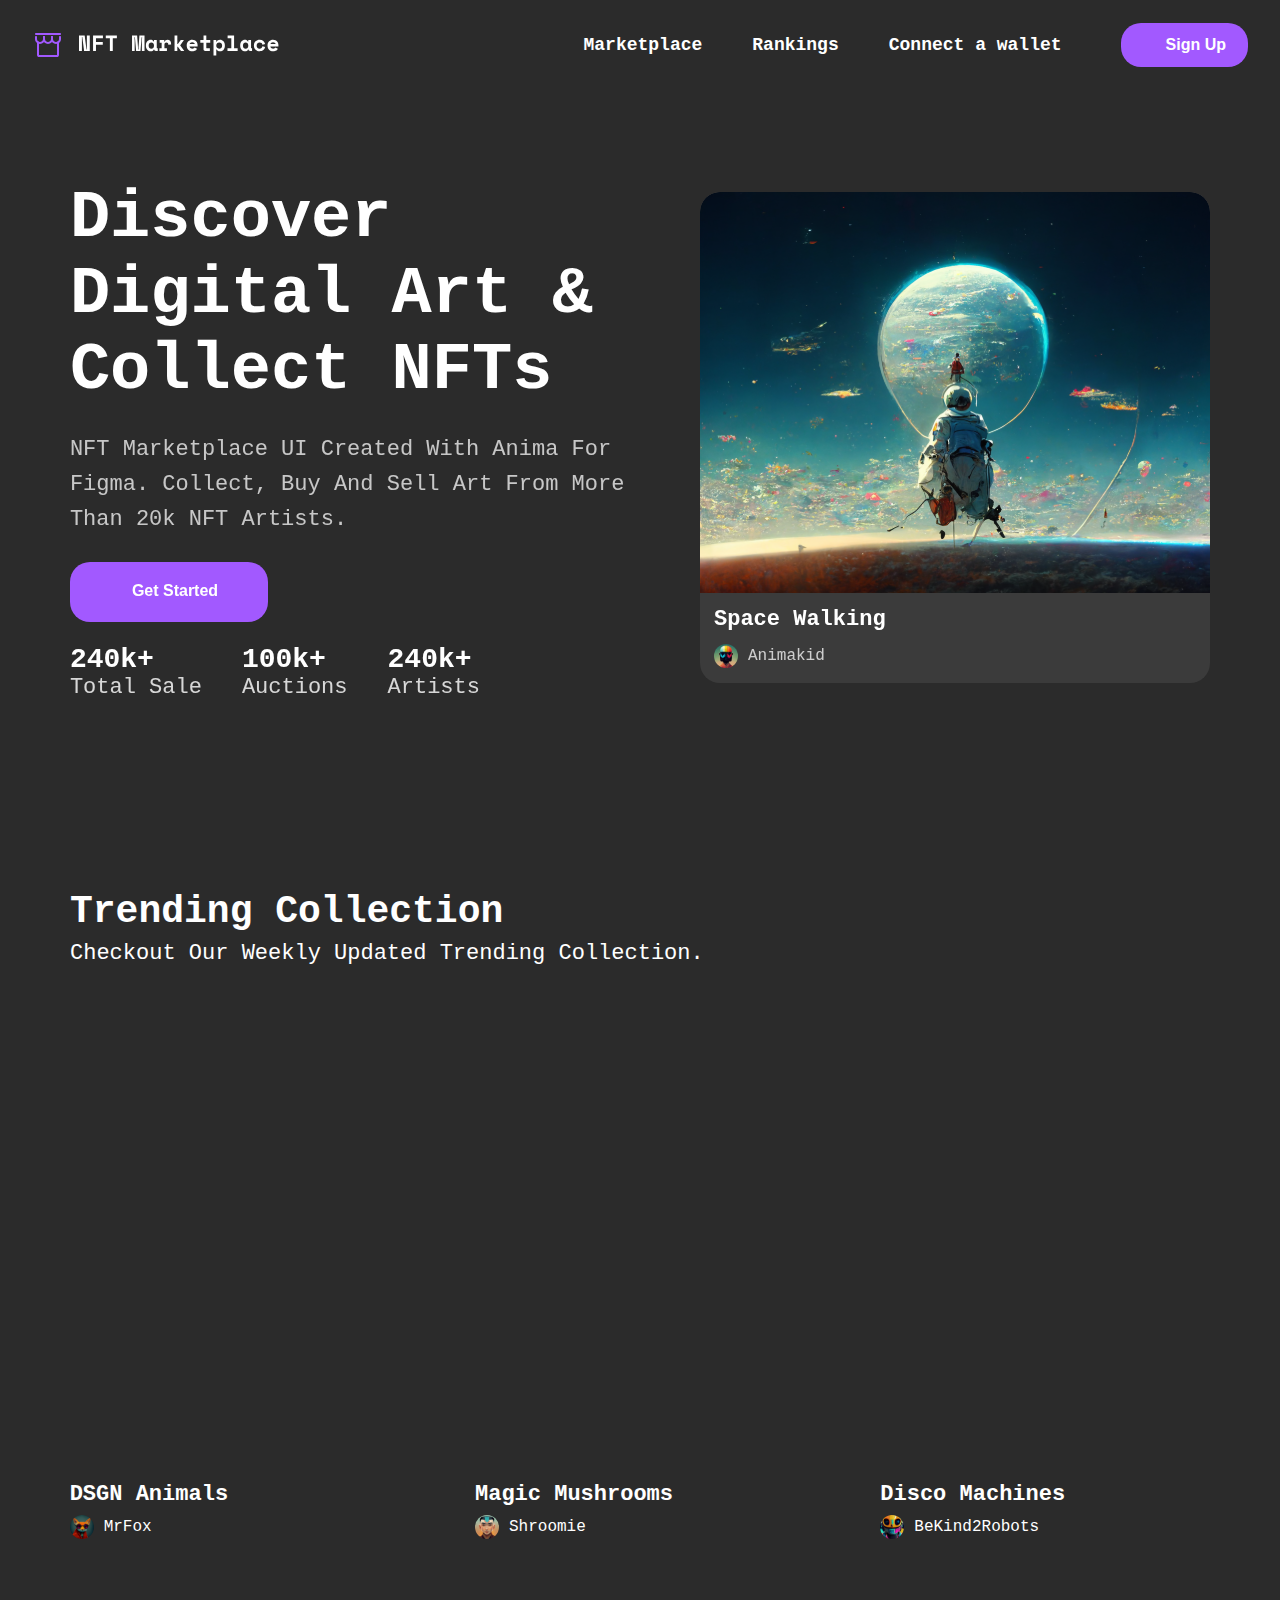
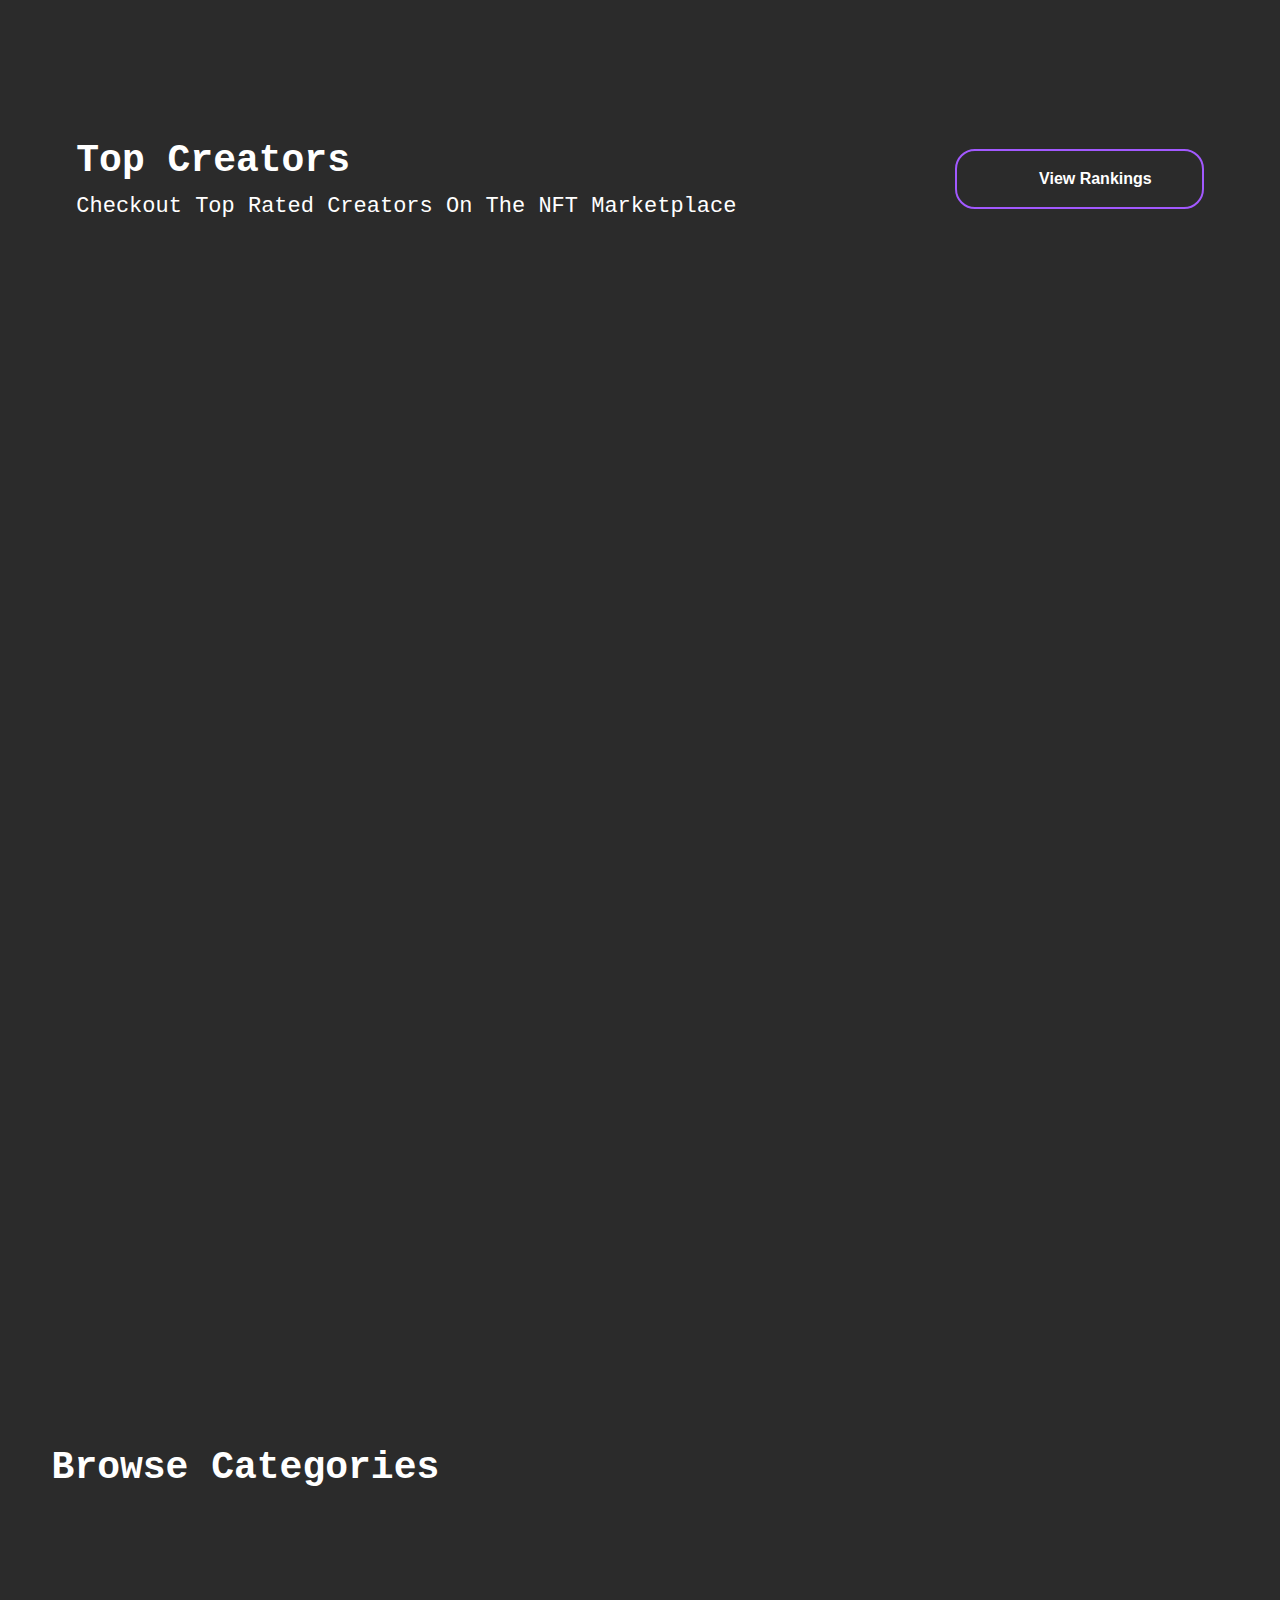
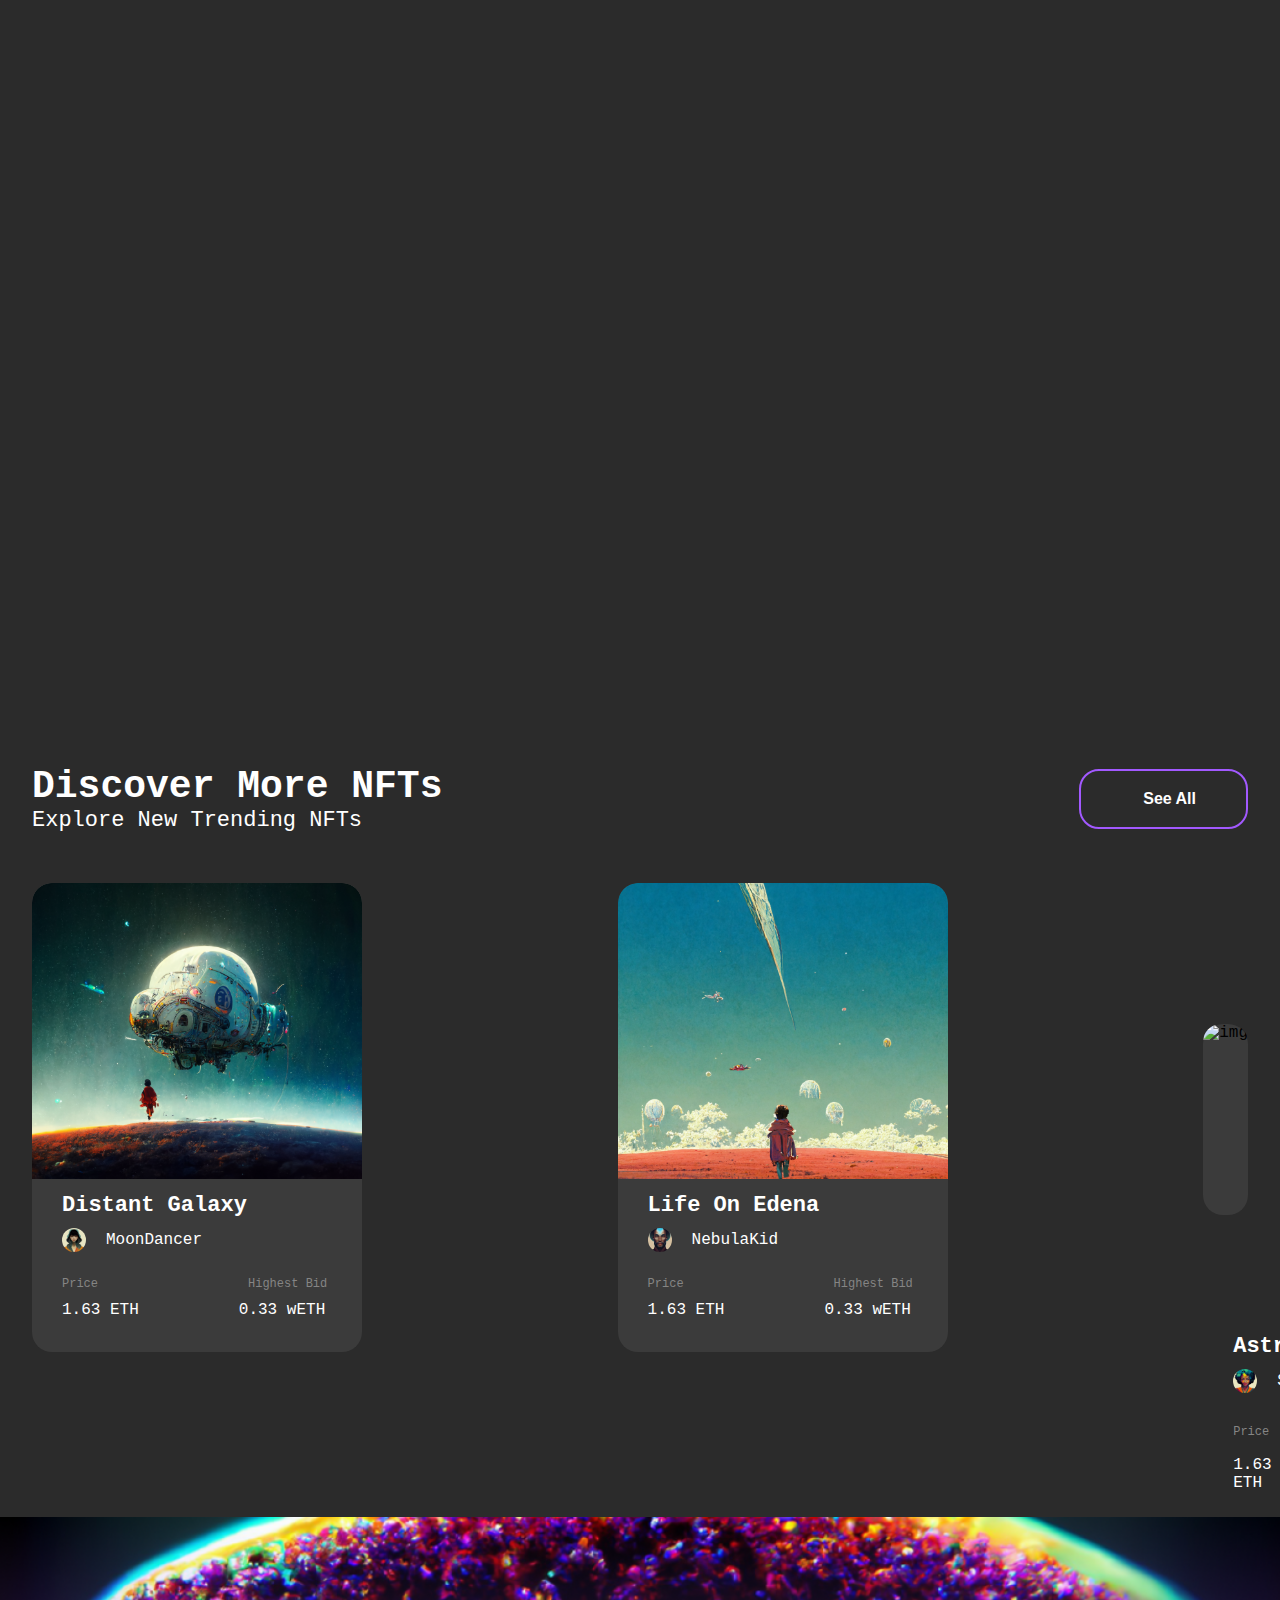
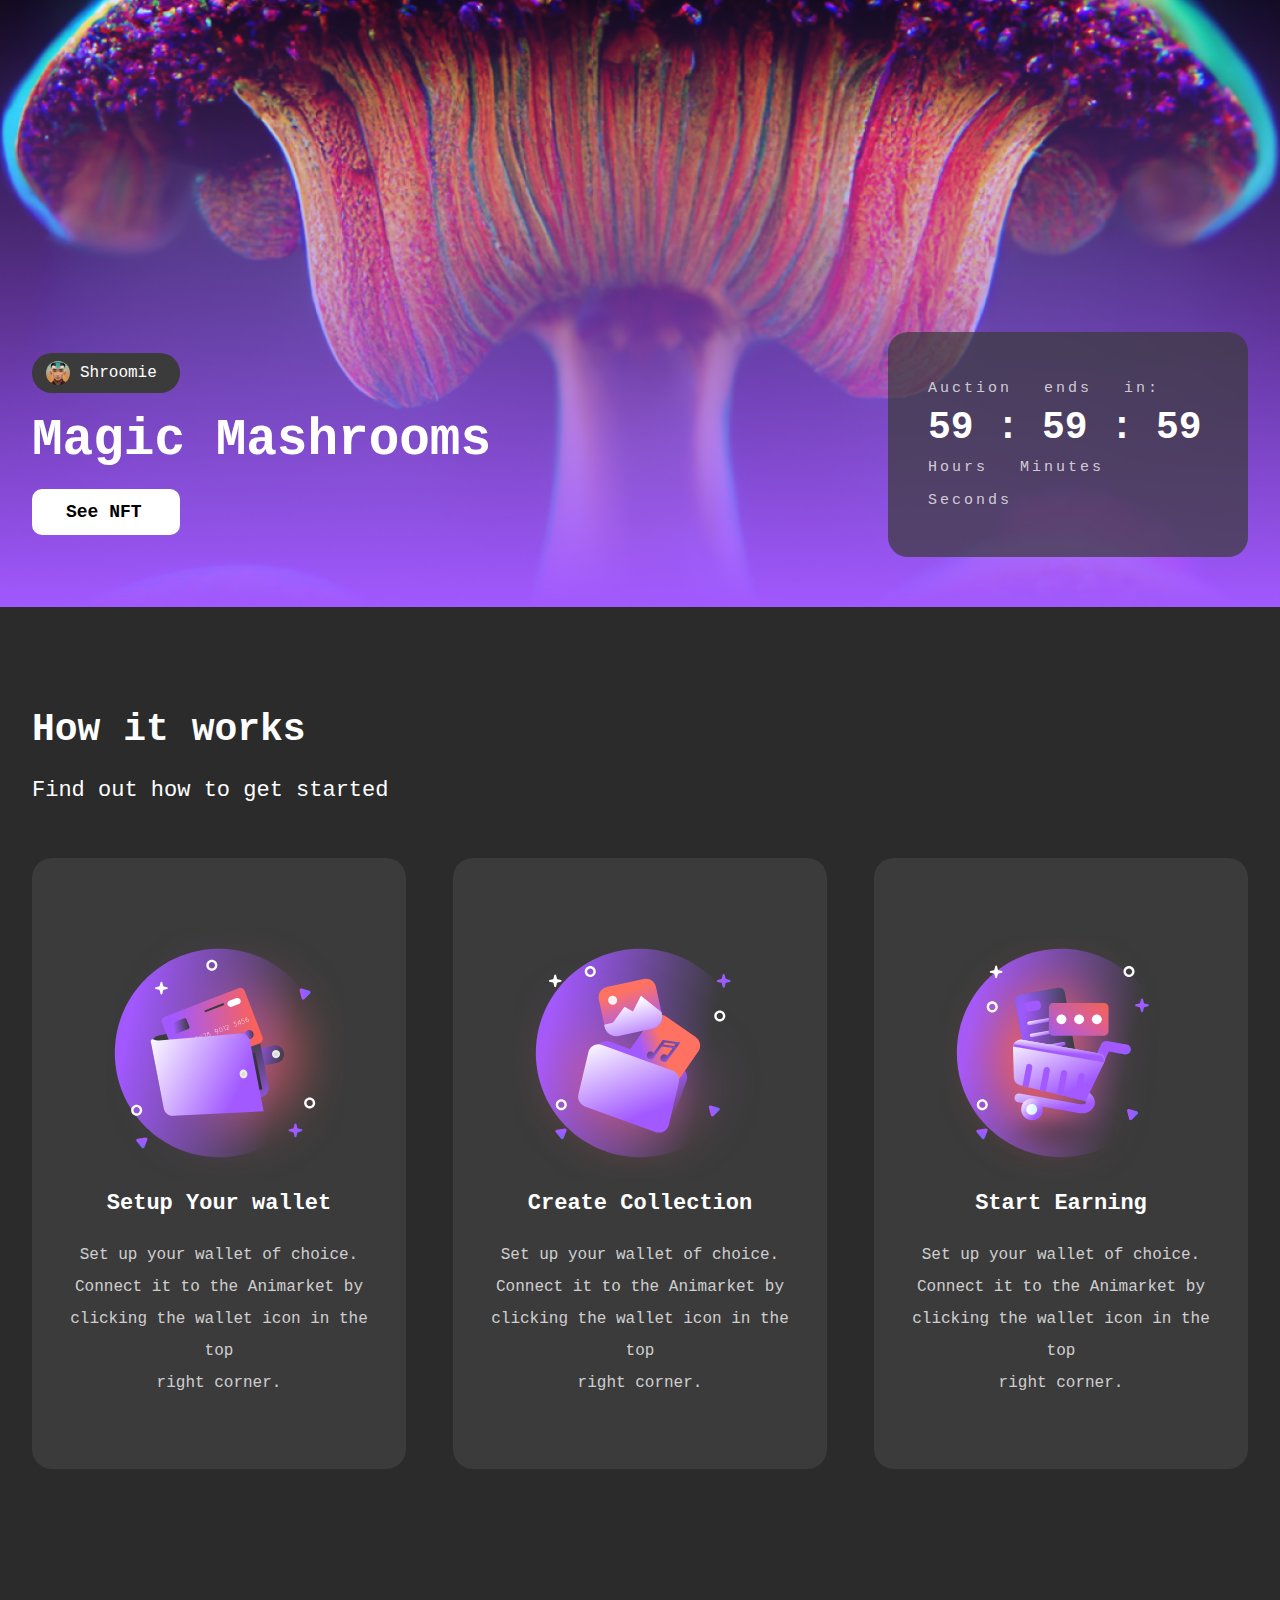
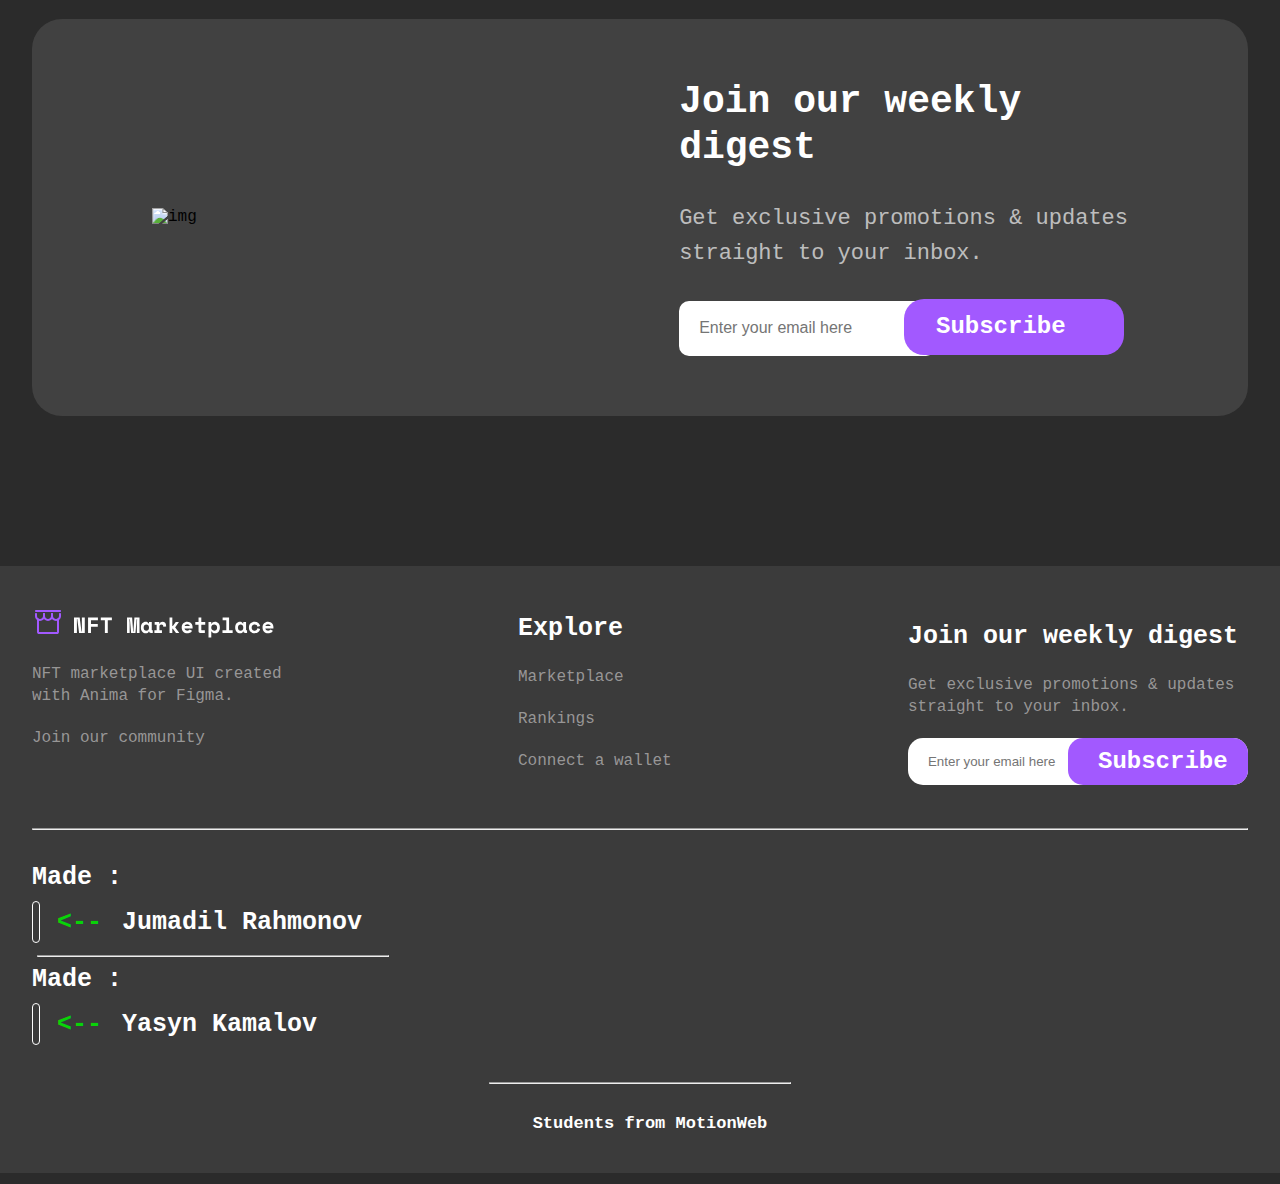
==== commit a800cfcf: "Adaptation have finish" ====
--- a/index.html
+++ b/index.html
@@ -78,7 +78,7 @@
                             </div>
                         </div>
                     </div>
-                    <div class="hero-main-img" data-aos="fade-left">
+                    <div class="hero-main-img" data-aos="flip-left">
                         <img src="./img/hero-main.svg" alt="" class="hero-back">
                         <div class="main-img-txt">
                             <h1>Space Walking</h1>
--- a/css/media.css
+++ b/css/media.css
@@ -19,6 +19,39 @@
     }
     .join {
         padding: 55px 88px;
+    }
+}
+@media(max-width:1125px){
+    .back-dog {
+        width: 88%;
+        height: 290px;
+    }
+    .back-dog:hover {
+        width: 88%;
+        height: 290px;
+    }
+    .mush{
+        width: 88%;
+        height: 290px;
+    }
+    .mush:hover{
+        width: 88%;
+        height: 290px;
+    }
+    .robot-back{
+        width: 88%;
+        height: 290px;
+    }
+    .robot-back:hover{
+        width: 88%;
+        height: 290px;
+    }
+    .types-dogs img{
+        width: 79px;
+    }
+    .types-1025 {
+        height: 19px;
+        width: 54px;
     }
 }
 @media(max-width: 1024px){
@@ -139,329 +172,716 @@
         gap: 106px;
     }
 }
-@media (max-width: 768px){
+@media(max-width: 981px){
+    .categories-main-txt h1 {
+        font-size: 28px;
+        margin-left: 16px;
+    }
+
+}
+@media(max-width: 768px){
+    .hero-info h1 {
+        font-size: 31px;
+    }
+    .hero-info .pp {
+        font-size: 15px;
+        line-height: 128%;
+    }
+    .hero-main-img .hero-back {
+        width: 289px;
+    }
+    .header-nav a {
+        font-size: 14px;
+    }
+    .btn ion-icon {
+        font-size: 19px;
+    }
+    .btn {
+        height: 29px;
+        padding: 0px 12px 0 32px;
+        font-size: 12px;
+    }
+    .hero-main-img h1 {
+        font-size: 18px;
+    }
+    .star-hero img{
+        width: 17px;
+    }
+    .star-hero p {
+        font-size: 13px;
+    }
+    .follow h1{
+        font-size: 23px;
+    }
+    .follow p {
+        font-size: 15px;
+    }
+    .types-dogs img {
+        width: 50px;
+    }
+    .dog h5 {
+        font-size: 15px;
+    }
+    .categories-main-txt {
+        gap: 565px;
+    }
+    .ds-img-1 {
+        width: 212px;
+        padding-bottom: 116px;
+    }
+    .ds-block-1-down {
+        gap: 0px;
+        top: 198px;
+        left: 10px;
+    }
+    .ds-block-1-down h5 {
+        font-size: 11px;
+        margin-bottom: 7px;
+    }
+    .ds-down-center p {
+        color: var(--White, #FFF);
+        font-size: 13px;
+        font-weight: 400;
+    }
+    .ds-down-end p {
+        color: var(--White, #FFF);
+        font-size: 13px;
+        font-weight: 400;
+    }
+    .ds-down-center-2 p {
+        color: #858584;
+        font-size: 10px;
+        font-weight: 400;
+    }
+    #magic {
+        height: 392px;
+    }
+    #magic:hover {
+        height: 392px;
+    }
+    .shromie {
+        gap: 9px;
+        padding: 4px 10px;
+        width: 103px;
+    }
+    .magic-left h1 {
+        font-size: 31px;
+    }
+    .see-nft {
+        gap: 7px;
+        width: 95px;
+        padding: 7px 13px;
+    }
+    .magic-right p {
+        font-size: 11px;
+        font-weight: 900;
+    }
+    .magic-right h1 {
+        font-size: 29px;
+    }
+    .magic-right {
+        width: 217px;
+        height: (144px);
+        padding: 8px 40px;
+    }
+    .work-main h1 {
+        font-size: 29px;
+    }
+    .work-main p {
+        font-size: 20px;
+        line-height: 0px;
+    }
+    .work-block img {
+        width: 101px;
+    }
+    .work-block h2 {
+        font-size: 15px;
+        line-height: 15px;
+    }
+    .work-block p {
+        font-size: 10px;
+        line-height: 23px;
+    }
+    .work-block {
+        width: 180px;
+    }
+    .itself-join img {
+        width: 242px;
+    }
+    .join-info h1 {
+        font-size: 21px;
+        line-height: 29px;
+    }    
+    .join-info p {
+        font-size: 14px;
+        line-height: 23px;
+    }
+    .join-input input {
+        padding: 9px 56px 9px 11px;
+    }
+    .join-icon {
+        font-size: 12px;
+        padding: 6px 7px;
+        width: 133px;
+        right: -31px;
+        top: 0px;
+        cursor: pointer;
+    }
+    .join-input input::placeholder{
+        font-size: 14px;
+    }
+    .footer-logo img{
+        width: 22px;
+    }
+    .footer-logo .l{
+        width: 104px;
+    }
+    .footer h1 {
+        font-size: 16px;
+        line-height: 24px;
+    }
+    .footer p {
+        font-size: 14px;
+        line-height: 15px;
+    }
+    .footer-input input {
+        width: 129px;
+        padding: 9px 35px 9px 11px;
+    }
+    .footer-input input::placeholder{
+        font-size: 13px;
+    }
+    .footer-icon h2 {
+        width: 48px;
+        padding: 7px 50px 8px 9px;
+        right: 13px;
+        font-size: 17px;
+    }
+    .types-1025 {
+        padding: 19px 3px;
+    }
+    .back-dog {
+        height: 174px;
+    }
+    .back-dog:hover {
+        height: 174px;
+    }
+    .mush{
+        height: 174px;
+    }
+    .mush:hover{
+        height: 174px;
+    }
+    .robot-back{
+        height: 174px;
+    }
+    .robot-back:hover{
+        height: 174px;
+    }
+    .cr-st-left h3 {
+        font-size: 29px;
+    }
+    .cr-st-left p {
+        font-size: 18px;
+    }
+    .cr-st-right button {
+        height: 47px;
+        padding: 0px 18px;
+        font-size: 12px;
+    }
+}
+@media(max-width: 576px){
+    .discover-blocks {
+        padding-top: 50px;
+        display: flex;
+        align-items: center;
+        justify-content: center;
+        flex-wrap: wrap;
+        gap: 30px;
+    }
+    .itself-join img {
+        width: 185px;
+    }
+    .join-info h1 {
+        font-size: 19px;
+        line-height: 25px;
+    }
+    .join-info p {
+        font-size: 13px;
+        line-height: 15px;
+        margin: 17px 0px;
+    }
+    .join-input input::placeholder{
+        font-size: 12px;
+    }
+    .join-input input {
+        padding: 6px 1px 6px 9px;
+    }
+    .join-icon {
+        font-size: 10px;
+        padding: 2px 4px;
+        width: 118px;
+        right: -11px;
+        top: 0px;
+        cursor: pointer;
+    }
+    .footer-main {
+        justify-content: center;
+        flex-wrap: wrap;
+        gap: 83px;
+    }
+    .join {
+        padding: 41px 33px;
+    }
+    .categories-main-txt {
+        gap: 366px;
+    }
+    .ds-start-txt h3 {
+        font-size: 33px;
+    }
+    .ds-start-txt p {
+        font-size: 19px;
+    }
+    .discover-start button {
+        height: 42px;
+        padding: 0px 29px;
+        font-size: 13px;
+    }
+    .ds-img-1 {
+        width: 243px;
+        padding-bottom: 136px;
+    }
+    .ds-block-1-down {
+        top: 236px;
+    }    
+    #magic {
+        height: 304px;
+    }
+    .magic-left h1 {
+        font-size: 28px;
+    }
+    .magic-right p {
+        font-size: 10px;
+        font-weight: 900;
+    }
+    .magic-right h1 {
+        font-size: 27px;
+    }
+    .magic-right {
+        width: 198px;
+        height: (144px);
+        padding: 4px 23px;
+    }
+    .work-main h1 {
+        font-size: 25px;
+    }
+    .work-main p {
+        font-size: 17px;
+        line-height: 0px;
+    }
+    .work-blocks {
+        justify-content: center;
+        flex-wrap: wrap;
+        gap: 30px;
+    }
+    .work-block img {
+        width: 110px;
+    }
+    .work-block {
+        width: 206px;
+    }
+    .work-block h2 {
+        font-size: 17px;
+        line-height: 15px;
+    }
+    .work-block p {
+        font-size: 12px;
+        line-height: 21px;
+    }
+    .header-end {
+        gap: 13px;
+        display: flex;
+        align-items: center;
+        flex-wrap: wrap;
+        justify-content: end;
+    }
+    .btn {
+        font-size: 11px;
+    }
+    .header-nav {
+        gap: 14px;
+    }
+    .header {
+        display: flex;
+        align-items: start;
+        justify-content: space-between;
+    }
+    .hero-all-info {
+        display: flex;
+        align-items: center;
+        justify-content: center;
+        flex-wrap: wrap;
+        gap: 47px;
+    }
+    .hero-info h1 {
+        font-size: 39px;
+        text-align: center;
+    }
+    .hero-info .pp {
+        font-size: 16px;
+        line-height: 126%;
+        text-align: center;
+    }
+    .hero-main-img .hero-back {
+        width: 343px;
+    }    
+}
+@media(max-width: 913px){
+    .btn {
+        height: 36px;
+        padding: 0px 13px 0 37px;
+        font-size: 13px;
+    }
     .logo img{
         width: 22px;
-        gap: 7px;
     }
     .logo .l{
-        width: 90px;
-    }
-    .btn {
-        height: 31px;
-        padding: 0px 15px 0 32px;
+        width: 117px;
+    }
+    .collection h3 {
+        font-size: 26px;
+    }
+    .collection p {
+        font-size: 17px;
+    }
+}
+@media(max-width: 451px){
+    .header-nav {
+        gap: 17px;
+        display: flex;
+        flex-direction: column;
+    }
+    .header-end {
+        gap: 19px;
+        display: flex;
+        align-items: center;
+        flex-wrap: wrap;
+        justify-content: end;
+        flex-direction: column;
+    }
+    .hero-info h1 {
+        font-size: 33px;
+        text-align: center;
+    }
+    .hero-info .pp {
+        font-size: 14px;
+        line-height: 126%;
+        text-align: center;
+    }
+    .hero-main-img .hero-back {
+        width: 301px;
+    }
+    .back-dog {
+        height: 258px;
+        width: 100%;
+    }
+    .back-dog:hover {
+        height: 258px;
+        width: 100%;
+    }
+    .mush{
+        height: 258px;
+        width: 100%;
+    }
+    .mush:hover{
+        height: 258px;
+        width: 100%;
+    }
+    .robot-back{
+        height: 258px;
+        width: 100%;
+    }
+    .robot-back:hover{
+        height: 258px;
+        width: 100%;
+    }
+    .collection-blocks {
+        flex-wrap: wrap;
+        gap: 36px;
+    }
+    .types-dogs img {
+        width: 74px;
+    }
+    .dog h5 {
+        font-size: 22px;
+    }
+    .types-1025 {
+        padding: 27px 10px;
+    }
+    .creators-start {
+        gap: 37px;
+    }
+    .cr-st-left h3 {
+        font-size: 25px;
+    }
+    .cr-st-left p {
+        font-size: 16px;
+    }
+    .cr-block-1 img{
+        width: 79px;
+    }
+    .cr-block-1 h5 {
+        font-size: 18px;
+    }
+    .cr-block-1 p {
+        font-size: 14px;
+    }
+    .cr-block-1 {
+        width: 175px;
+        height: 166px;
+        padding: 14px
+    }
+    .cr-block-1 span {
+        font-size: 14px;
+    }
+    .categories-main-txt {
+        gap: 233px;
+    }
+    .categories-main-txt h1 {
+        font-size: 25px;
+        margin-left: 16px;
+    }
+    .discover-start button {
+        padding: 0px 19px;
+    }
+    .ds-start-txt h3 {
+        font-size: 27px;
+    }
+    .ds-start-txt p {
+        font-size: 17px;
+    }
+    .ds-block-1-down h5 {
+        font-size: 14px;
+        margin-bottom: 7px;
+    }
+    .ds-img-1 {
+        width: 279px;
+        padding-bottom: 144px;
+    }
+    .ds-block-1-down {
+        top: 265px;
+        gap: 8px;
+    }
+    .ds-down-center-2 p {
+        font-size: 13px;
+    }
+    .ds-down-end p {
+        font-size: 15px;
+    }
+    .shromie {
+        gap: 9px;
+        padding: 3px 6px;
+        width: 101px;
+    }
+    .shromie img{
+        width: 20px;
+    }
+    .shromie h3 {
+        font-size: 14px;
+    }
+    .magic-left h1 {
+        font-size: 24px;
+        line-height: 26px;
+    }
+    #magic {
+        height: 215px;
+        
+    }
+    .magic-right p {
+        font-size: 9px;
+        font-weight: 900;
+    }
+    .work-main h1 {
+        font-size: 23px;
+    }
+    .work-block {
+        width: 258px;
+    }
+    .itself-join img {
+        width: 166px;
+    }
+    .join-info h1 {
+        font-size: 17px;
+        line-height: 20px;
+    }
+    .join-info p {
+        font-size: 12px;
+        line-height: 13px;
+        margin: 11px 0px;
+    }
+    .join {
+        padding: 31px 14px;
+    }
+    .join-input input::placeholder{
         font-size: 10px;
     }
-    .btn ion-icon{
-        font-size: 16px;
-    }
-    .header-nav a {
-        font-size: 12px;
-        margin-left: 23px;
+    .join-input input {
+        padding: 4px 1px 6px 6px;
+    }
+    .icon-inner, .ionicon, svg {
+        display: block;
+        height: 100%;
+        width: 100%;
+    }
+    .join-icon {
+        font-size: 9px;
+        padding: 1px 5px;
+        width: 105px;
+        right: 3px;
+        top: 0px;
+        cursor: pointer;
+    }
+    
+}
+@media(max-width: 400px){
+    .cr-st-left p {
+        font-size: 14px;
+    }
+    .ds-start-txt h3 {
+        font-size: 25px;
+    }
+    .discover-start button {
+        padding: 0px 10px;
+    }
+    .ds-start-txt p {
+        font-size: 15px;
+        margin: 5px 0px;
+    }
+    .discover-blocks {
+        gap: 56px;
+    }
+    .magic-right p {
+        font-size: 8px;
+        font-weight: 600;
+        line-height: 33px;
+        letter-spacing: 0.2em;
+        color: rgba(255, 255, 255, 0.74);
+        word-spacing: 11px;
+    }
+    .magic-right h1 {
+        font-size: 20px;
+    }
+    .magic-right {
+        width: 178px;
+        height: (144px);
+        padding: 0px 23px;
+    }
+    .itself-join img {
+        width: 123px;
+        /* height: 200px; */
+    }
+    .join-info p {
+        font-size: 10px;
+        line-height: 16px;
+        margin: 11px 0px;
+    }
+}
+@media(max-width: 376px){
+    .hero-info h1 {
+        font-size: 29px;
+        text-align: center;
     }
     .hero-main-img .hero-back {
-        width: 323px;
-    }
-    .hero-info h1 {
-        font-size: 21px;
-    }
+        width: 276px;
+    }
+    .cr-st-left p {
+        font-size: 13px;
+    }
+    .categories-main-txt h1 {
+        font-size: 24px;
+        margin-left: 0px;
+    }
+    .categories-main-txt {
+        gap: 207px;
+    }
+    .magic-right p {
+        font-size: 7px;
+    }
+    .join-icon {
+        font-size: 8px;
+        padding: 2px 0px;
+        width: 89px;
+        right: -6px;
+        top: 0px;
+        cursor: pointer;
+        gap: 4px;
+    }
+    .join-icon ion-icon{
+        font-size: 13px;
+        margin-left: 6px;
+    }
+}
+@media(max-width: 320px){
     .hero-info .pp {
         font-size: 12px;
-    }
-    .follow p {
-        font-size: 14px;
-    }
-    .collection h3 {
-        margin-left: 25px;
-        font-size: 26px;
-    }
-    .collection p {
-        margin: 7px 0 8px 27px;
-        font-size: 14px;
-    }
-    .back-dog {
-        width: 270px;
-        height: 269px;
-    }
-    .back-dog:hover {
-        width: 270px;
-        height: 269px;
-    }
-    .mush {
-        width: 270px;
-        height: 269px;
-    }
-    .mush:hover {
-        width: 270px;
-        height: 269px;
-    }
-    .robot-back{
-        width: 270px;
-        height: 269px;
-    }
-    .robot-back:hover{
-        width: 270px;
-        height: 269px;
-    }
-    .types-dogs img {
-        width: 65px;
-    }
-    .types-1025 {
-        width: 40px;
-        height: 3px;
-    }
-    .dog h5 {
-        font-size: 14px;
-    }
-    .collection p {
-        margin: 7px 0 8px 7px;
-        font-size: 13px;
-    }
-    .cr-st-left h3 {
-        font-size: 27px;
+        line-height: 126%;
+        text-align: center;
+    }
+    .hero-btn {
+        height: 37px;
+        padding: 0px 12px;
+        gap: 4px;
+        font-size: 12px;
+        
+    }
+    .hero-btn ion-icon {
+        font-size: 18px;
+    }
+    .hero-info h1 {
+        font-size: 22px;
+        text-align: center;
+    }
+    .hero-main-img .hero-back {
+        width: 249px;
     }
     .cr-st-left p {
-        font-size: 14px;
-    }
-    .cr-st-right button {
-        height: 52px;
-        padding: 0px 22px;
+        font-size: 9px;
+    }
+    .categories-main-txt h1 {
+        font-size: 20px;
+        margin-left: 0px;
+    }
+    .categories-main-txt {
+        gap: 179px;
+    }
+    .ds-img-1 {
+        width: 258px;
+        padding-bottom: 133px;
+    }
+    .ds-block-1-down {
+        top: 237px;
         gap: 8px;
-        font-size: 9px;
-    }
-    .cr-blocks img{
-        width: 81px;
-    }
-    .cr-block-1 h3 {
-        font-size: 10px;
-        height: 24px;
-        width: 24px;
-    }
-    .cr-block-1 h5 {
-        font-size: 16px;
-    }
-    .cr-block-1 p {
-        font-size: 11px;
-    }
-    .cr-block-1 span {
-        font-size: 11px;
-    }
-    .cr-block-1 {
-        width: 173px;
-        height: 175px;
-    }
-    .categories-main-txt {
-        gap: 512px;
-    }
-    .categories-main-txt h1 {
-        font-size: 19px;
-    }
-    .categories-block h3 {
-        font-size: 17px;
-    }
-    .ds-start-txt h3 {
-        font-size: 24px;
-    }
-    .ds-start-txt p {
-        font-size: 13px;
-    }
-    .discover-start button {
-        display: flex;
-        height: 48px;
-        padding: 0px 28px;
-        justify-content: center;
-        align-items: center;
-        gap: 11px;
-        border-radius: 20px;
-        border: 2px solid var(--Call-to-Action, #A259FF);
-        color: #FFF;
-        text-align: center;
-        font-size: 12px;
-        font-weight: 600;
-        background: transparent;
-    }
-    .ds-img-1 {
-        width: 193px;
-    }
-    .ds-img-1 {
-        padding-bottom: 85px;
-    }
-    .ds-block-1-down {
-        top: 178px;
-    }
-    .ds-block-1-down h5 {
-        font-size: 8px;
-        margin-bottom: 8px;
-    }
-    .ds-down-center-2 {
-        margin-top: 0px;
-        gap: 96px
-    }
-    .ds-down-center-2 p {
-        font-size: 9px;
-    }
-    .ds-down-center img{
-        width: 16px;
-    }
-    .ds-down-end p {
-        font-size: 10px;
-    }
-    #magic {
-        height: 340px;
-    }
-    #magic:hover {
-        height: 340px;
-    }
-    .shromie img{
-        width: 17px;
-    }
-    .shromie h3 {
-        font-size: 11px;
-       
-    }
-    .shromie {
-        padding: 4px 12px;
-        width: 79px;
-    }
-    .magic-left h1 {
-        font-size: 25px;
-    }
-    .see-nft {
-        width: 63px;
-        padding: 0px 15px;
-    }
-    .see-nft h2 {
-        font-size: 9px;
-    }
-    .magic-left {
-        gap: 0px;
-    }
-    .magic-right p {
-        font-size: 11px;
-        word-spacing: 21px;
-    }
-    .magic-right h1 {
-        font-size: 29px;
-    }
-    .magic-right {
-        width: 216px;
-        padding: 3px 47px;
-    }
-    .work-main h1 {
-        font-size: 25px;
-    
-    }
-    .work-main p {
-        font-size: 13px;
-        margin-top: 0px;
-    }
-    .work-block img {
-        width: 106px;
-    }
-    .work-block h2 {
-        font-size: 12px;
-        line-height: 0px;
-    }
-    .work-block p {
-        font-size: 9px;
-        line-height: 14px;
     }
     .work-block {
-        width: 175px;
-        padding: 37px 20px;
-    }
-    .itself-join img {
-        width: 216px;
-    }
-    .join-info h1 {
-        font-size: 16px;
-        line-height: 20px;
-    }
-    .join-info p {
-        font-size: 13px;
-    line-height: 27px;
-    margin: 10px 0p
-    }
-    .join-input input {
-        padding: 11px 59px 10px 11px;
-    }
-    .join-input input::placeholder{
-        font-size: 10px;
-    } 
-    .join-icon {
-        font-size: 9px;
-        padding: 6px 10px;
-        width: 107px;
-        right: -4px;
-        top: 0px;
-        cursor: pointer;
-    }
-    .join {
-        padding: 38px 76px;
-    }
-    .footer-logo img{
-        width: 19px;
-    }
-    .footer-logo .l{
-        width: 115px;
-    }
-    .footer-logo {
+        width: 222px;
+        height: 185px;
+    }
+    .itself-join {
         display: flex;
         align-items: center;
-        gap: 6px;
-    }
-    .footer h1 {
-        font-size: 13px;
+        justify-content: center;
+        flex-direction: column;
+        gap: 20px;
+    }
+    .join-info h1 {
+        font-size: 17px;
         line-height: 20px;
-    }
-    .footer p {
-        font-size: 12px;
-        font-weight: 400;
-        line-height: 14px;
-        letter-spacing: 0em;
-        text-align: left;
-        color: #a9a7a7dc;
-        margin: 13px 0px;
-    }
-    .footer-icons ion-icon {
-        font-size: 16px;
-    }
-    .footer-input input {
-        width: 107px;
-        padding: 10px 67px 10px 16px;
-    }
-    .footer-input input::placeholder {
-        font-size: 10px;
-    }
-    .footer-icon h2 {
-        width: 31px;
-        padding: 11px 55px 11px 21px;
-        right: -4px;
-        top: -1px;
-        font-size: 14px;
-    }
-    .jumadil-icon ion-icon {
-        font-size: 13px;
-    }
-    .motion h2 {
-        font-size: 13px;
-    }
-    .motion {
-        gap: 9px;
-    }
-}
-@media (max-width: 1160px){
-    .hero-info h1 {
-        font-size: 35px;}
-        .hero-info .pp {
-            font-size: 17px;
-            line-height: 128%;
-        }
-        .follow p {
-            font-size: 18px;
-        }
-        .hero-main-img .hero-back {
-            width: 390px;
-        }
-    
+        text-align: center;
+    }
+    .magic-right p {
+        font-size: 6px;
+    }
+    .magic-right h1 {
+        font-size: 18px;
+    }
 }